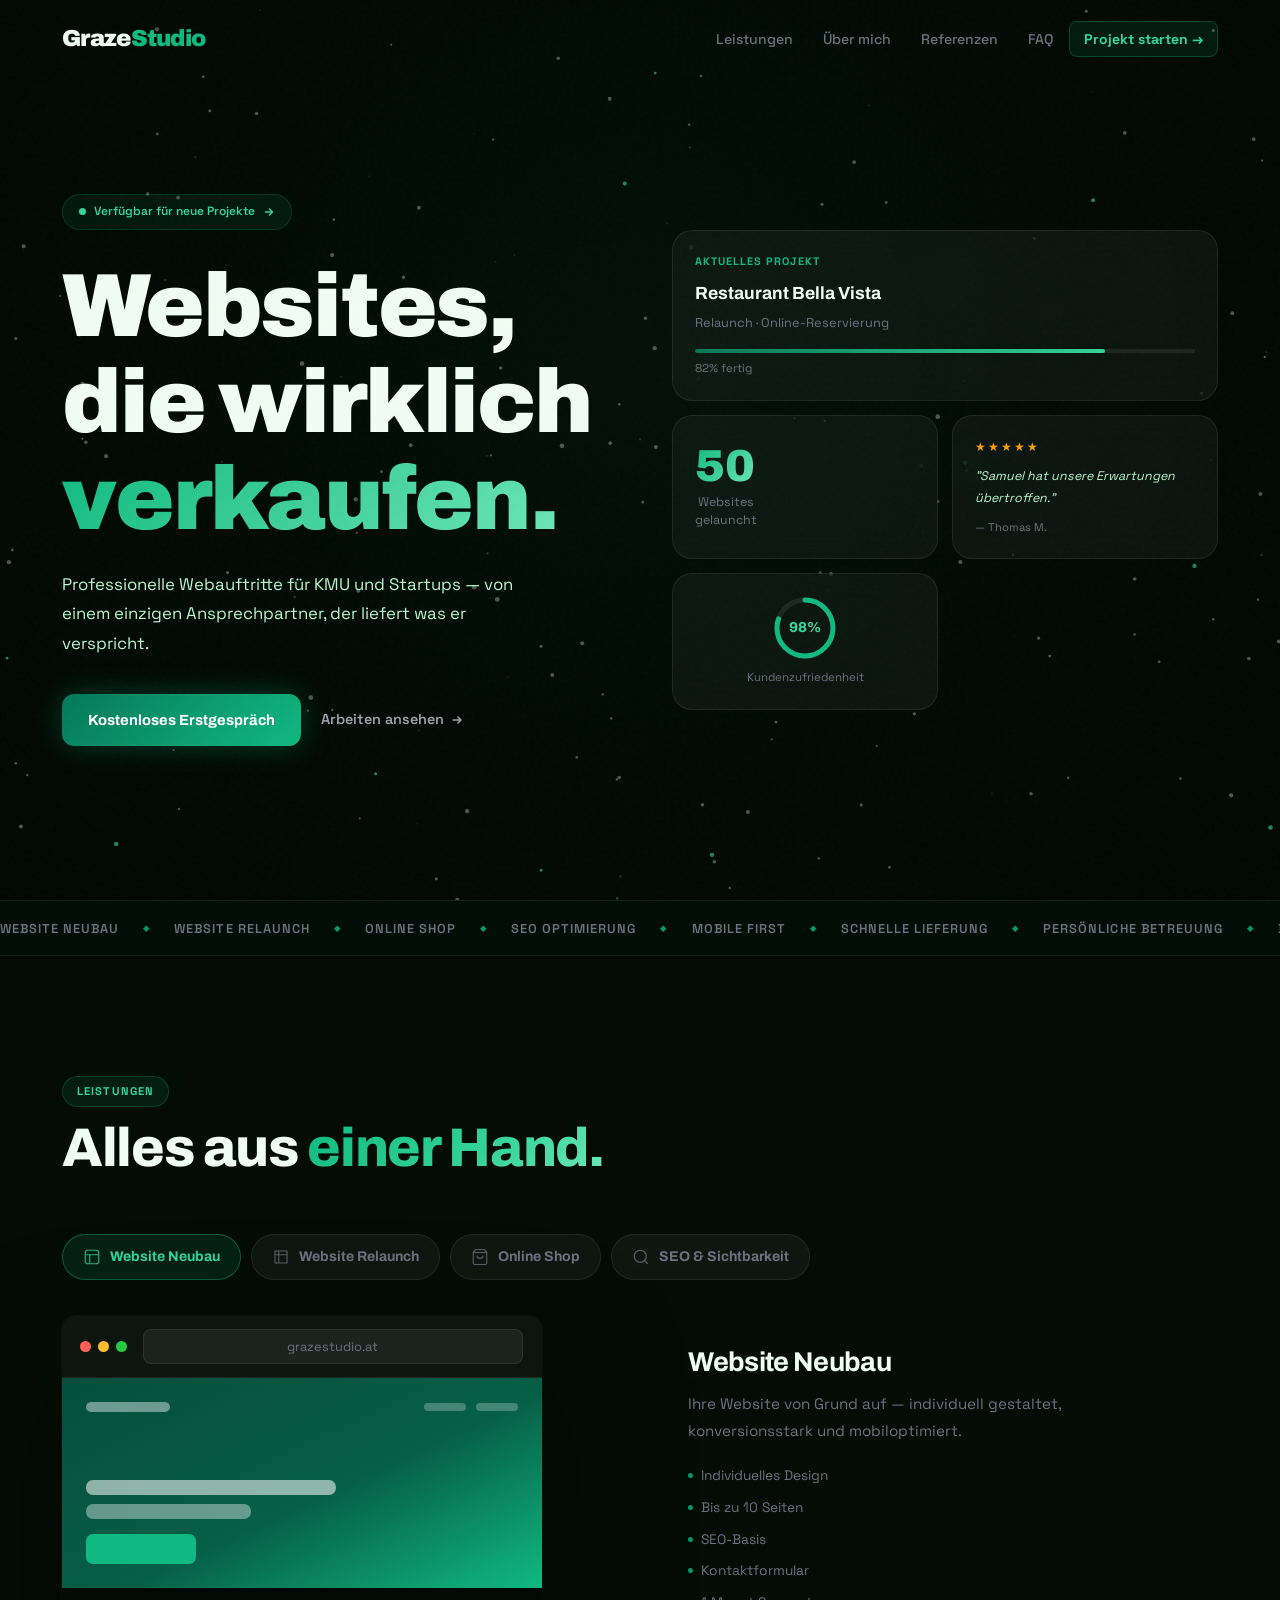
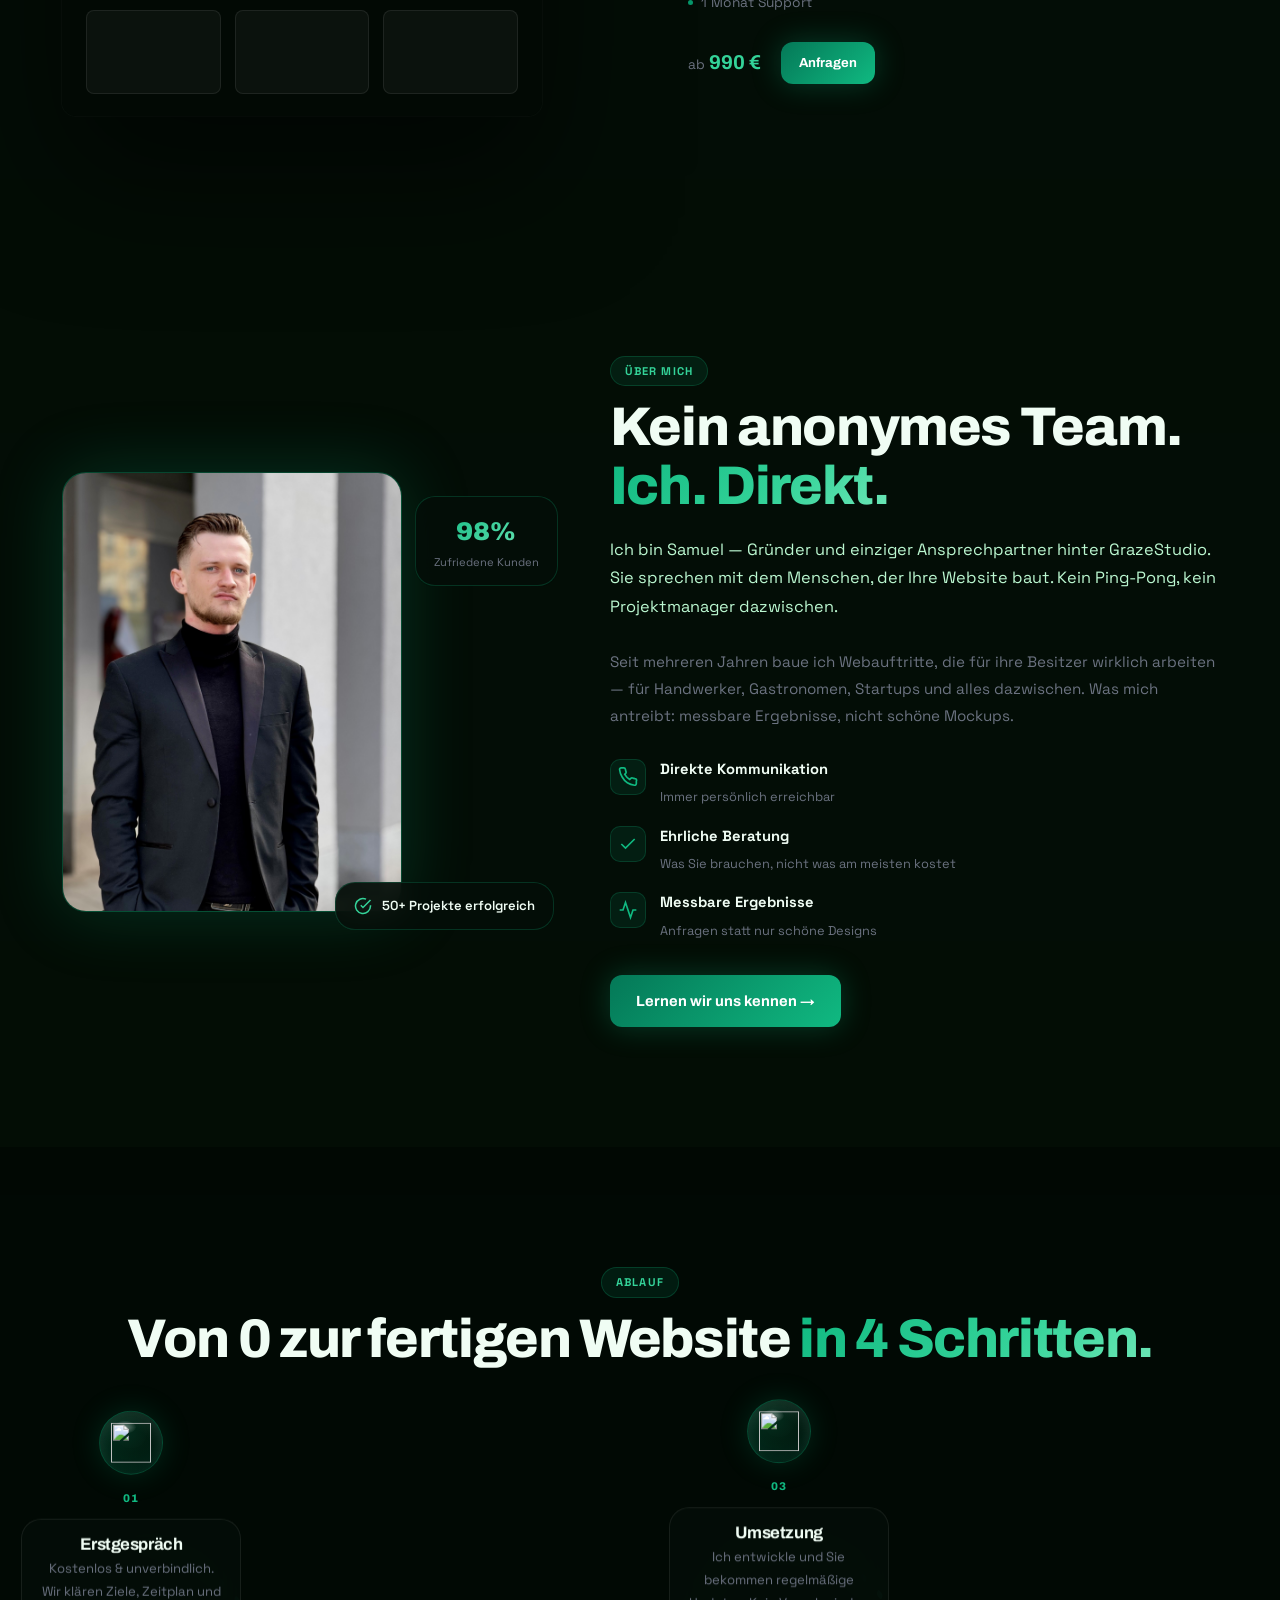
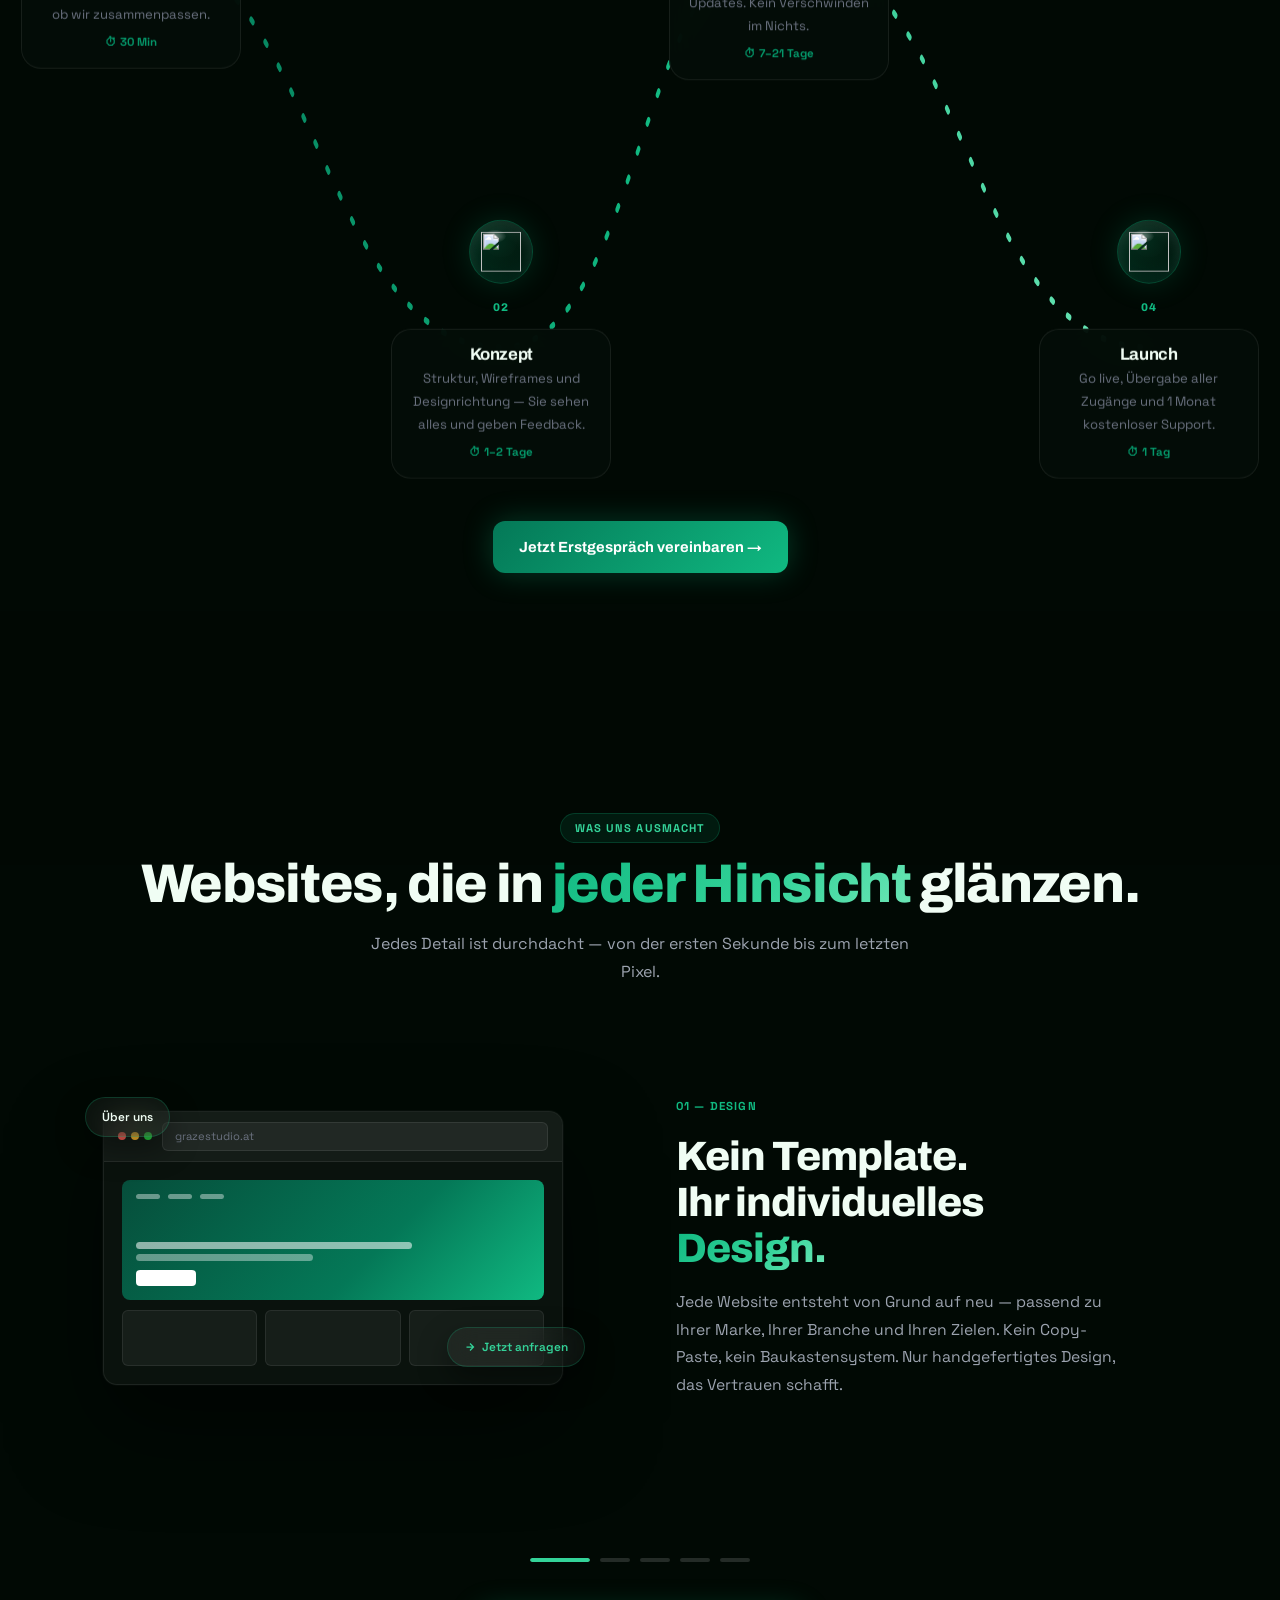
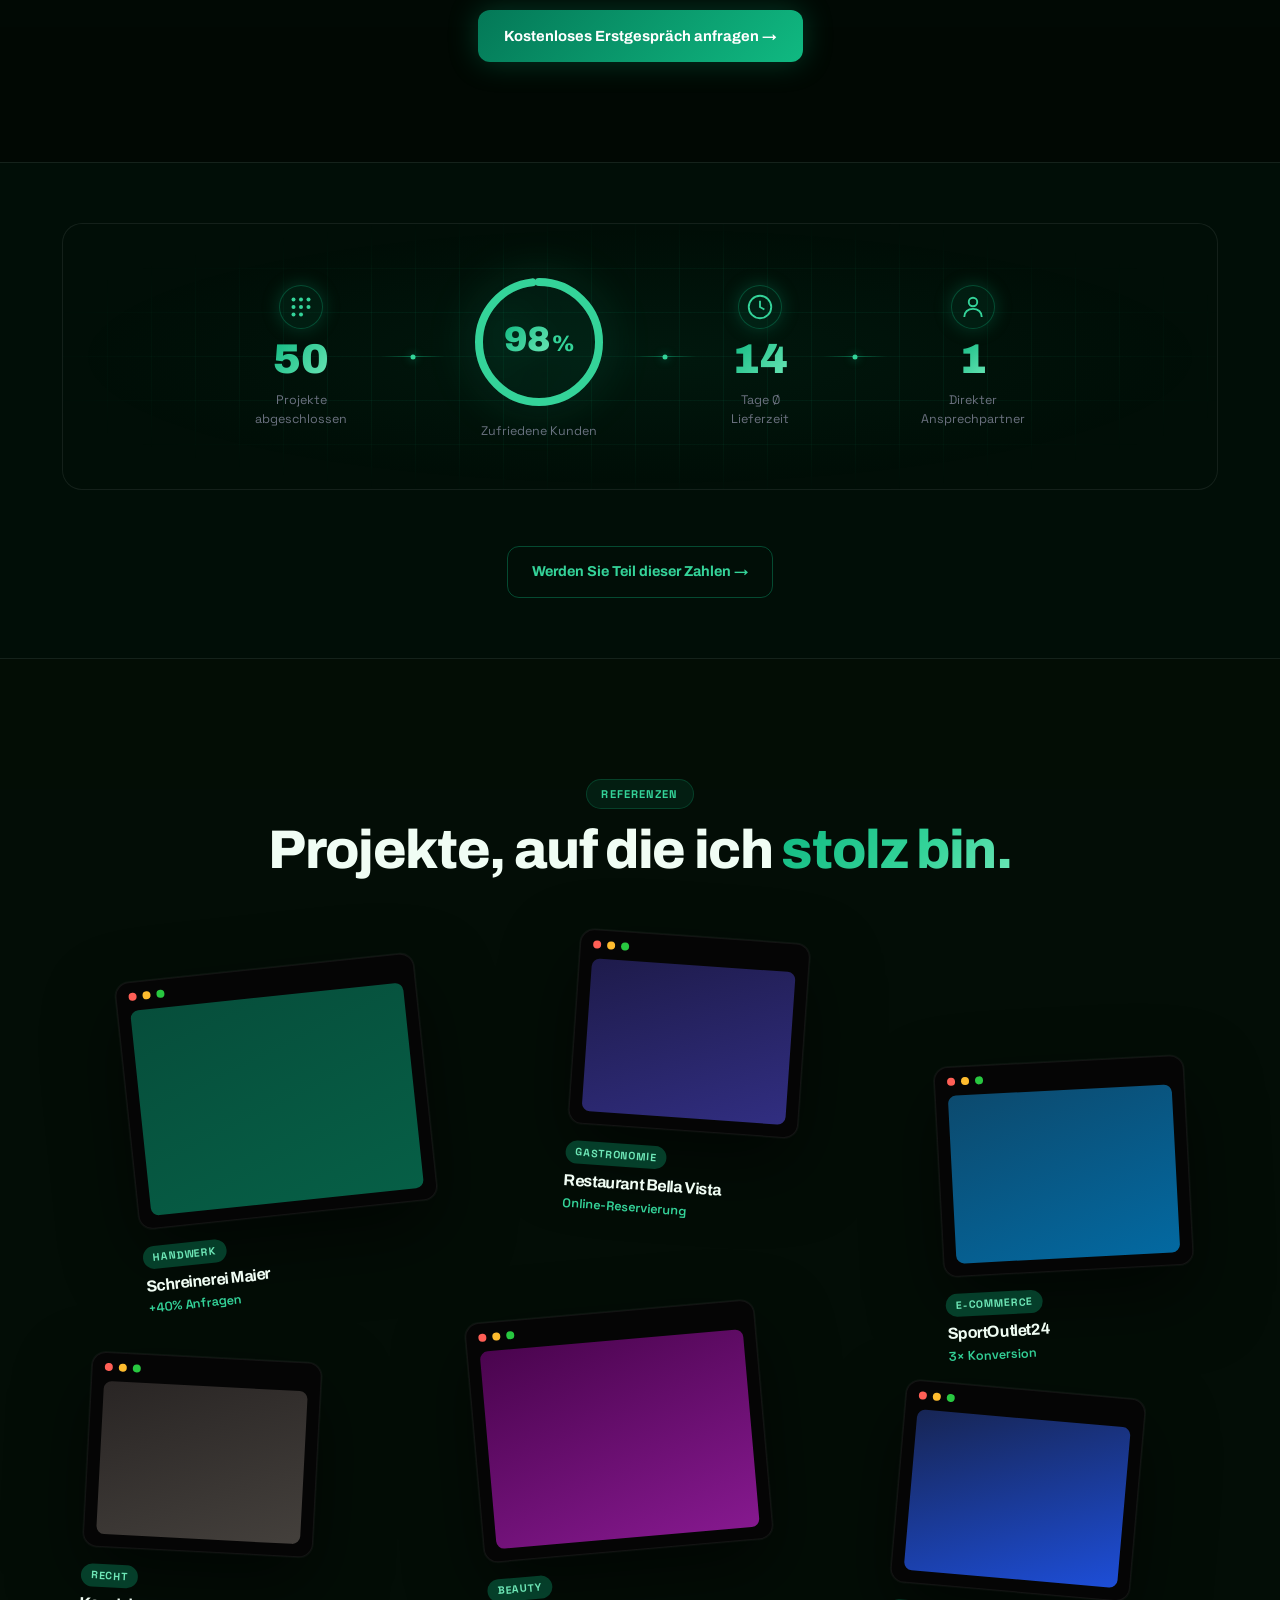
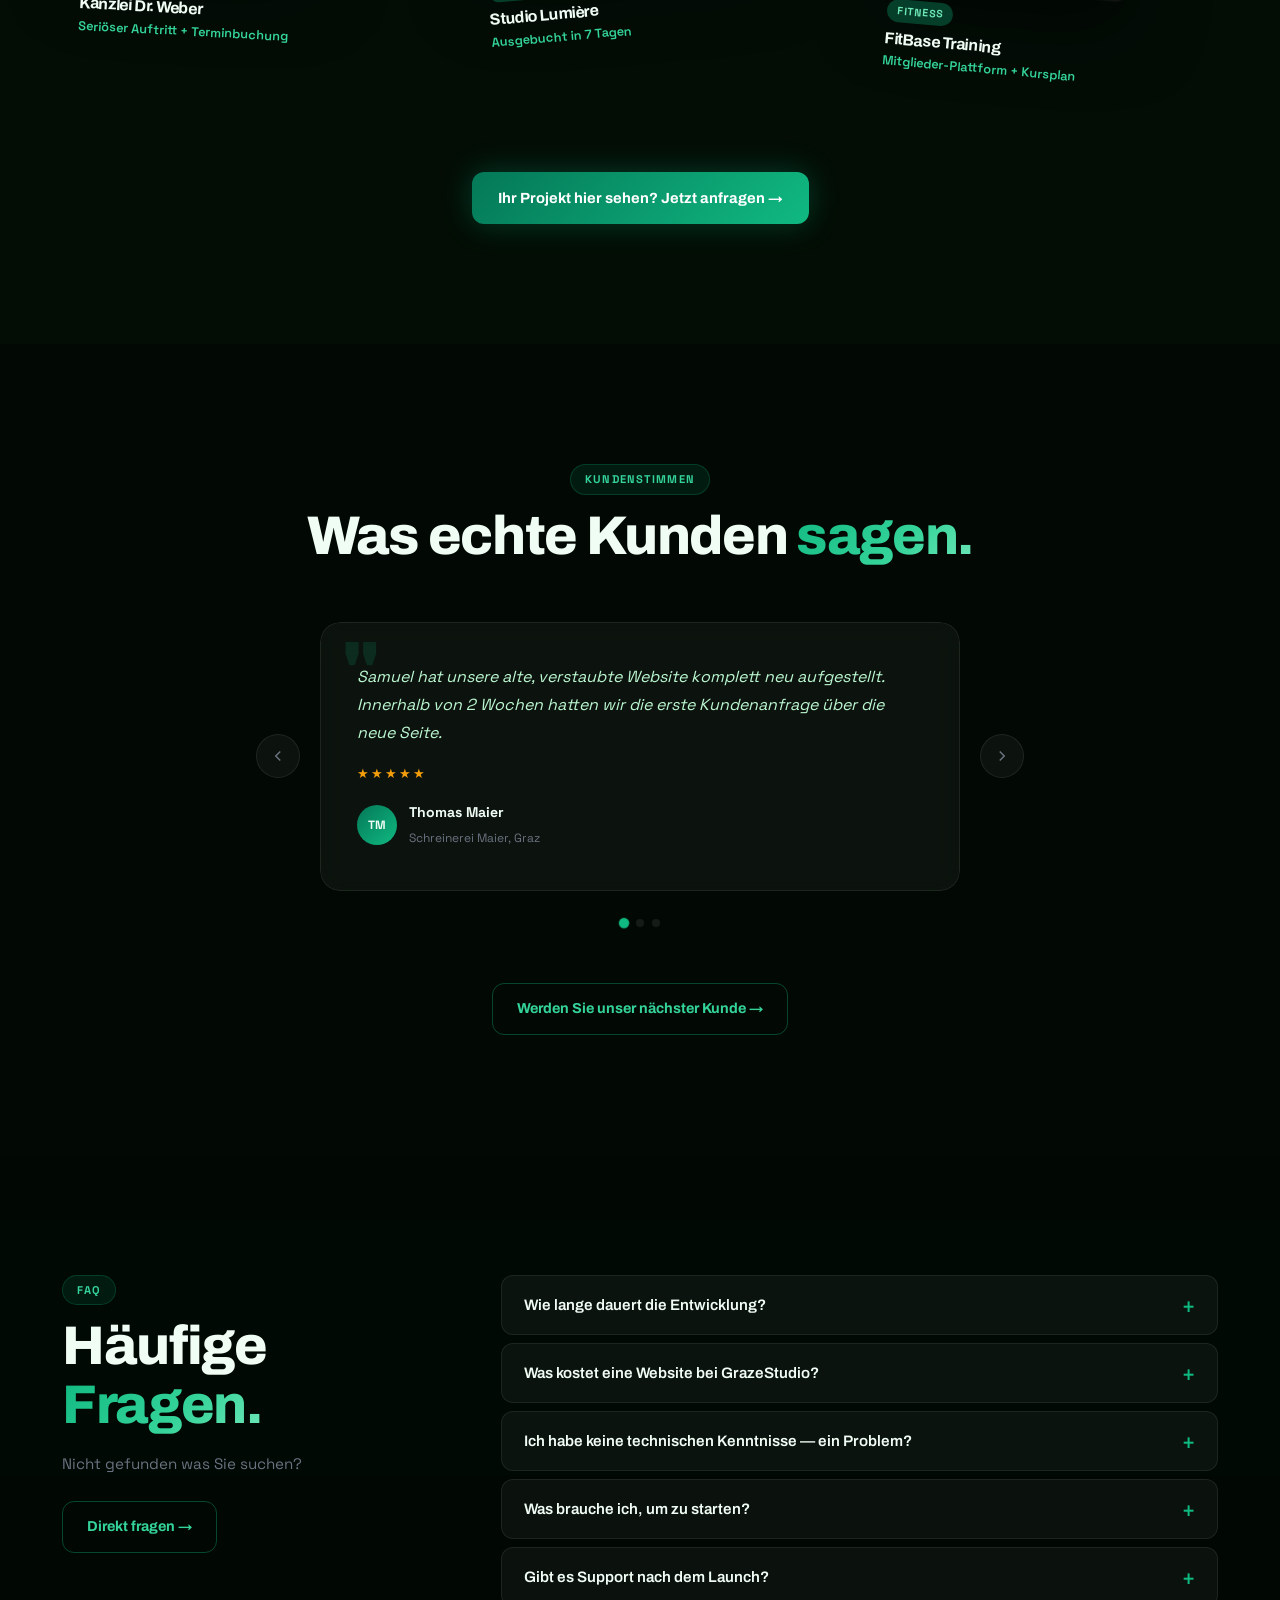
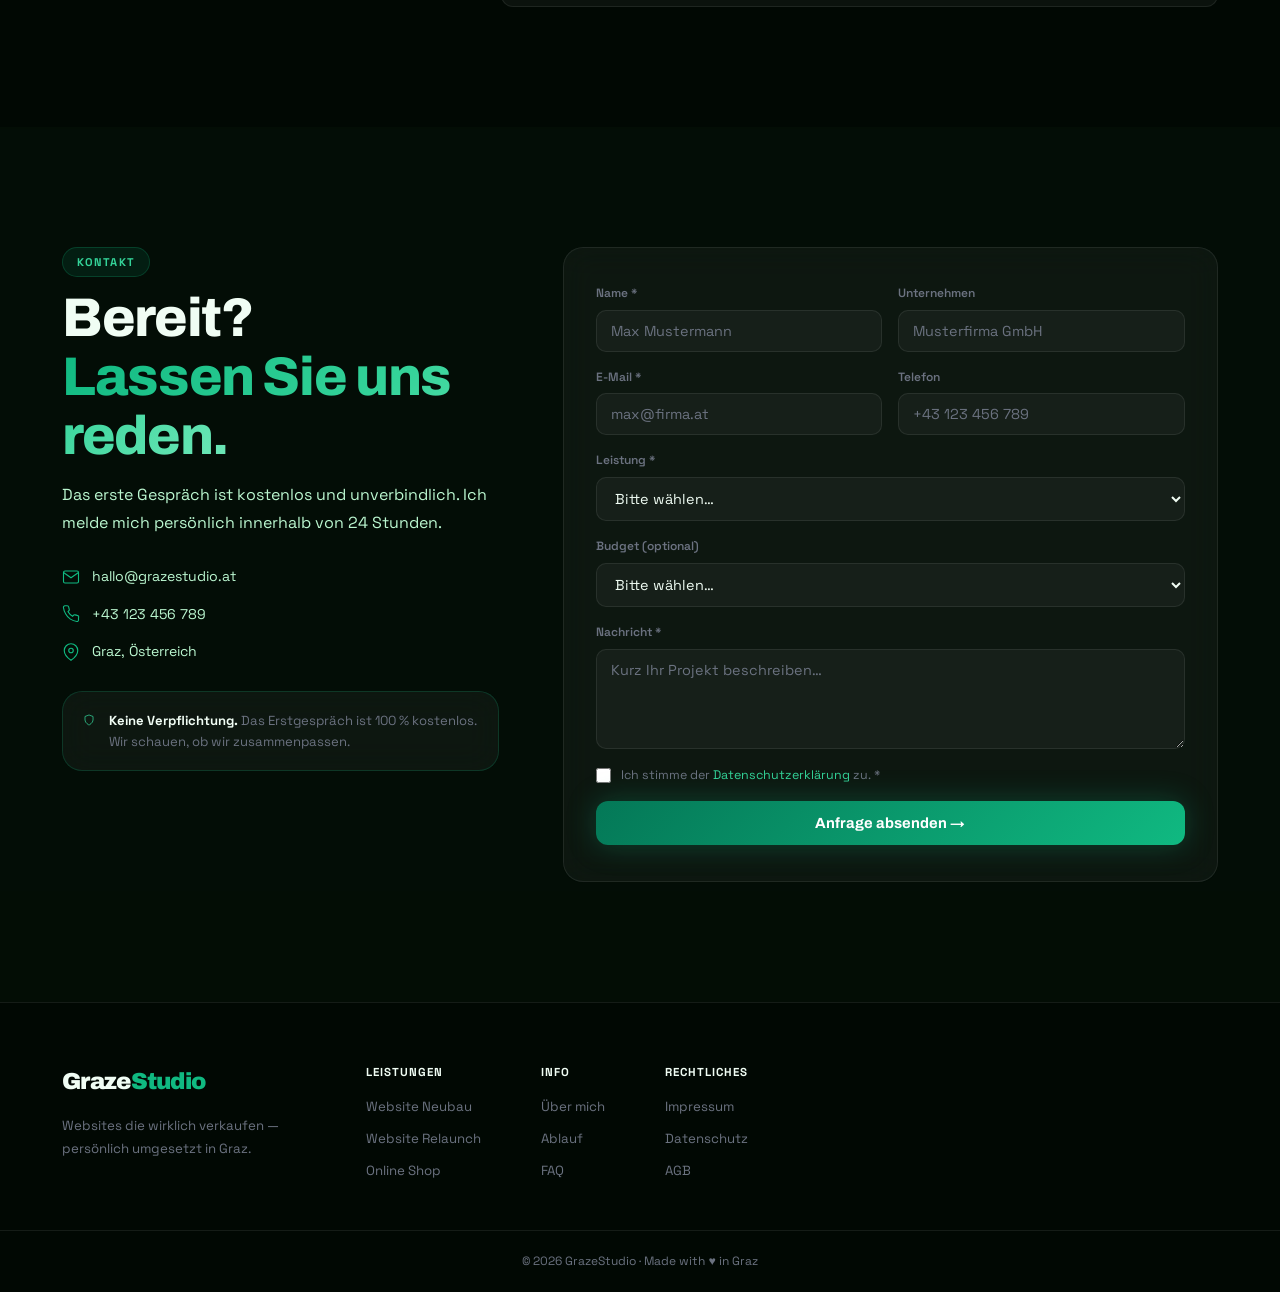
==== index.html @ c575b18d "Fix excessive gap above Highlights CTA The highlights dot-nav carried 96px bottom padding (fine when" ====
<!DOCTYPE html>
<html lang="de">
<head>
  <meta charset="UTF-8" />
  <meta name="viewport" content="width=device-width, initial-scale=1.0" />
  <title>GrazeStudio – Websites die verkaufen</title>
  <meta name="description" content="GrazeStudio baut professionelle Websites für kleine und mittlere Unternehmen." />
  <link rel="preconnect" href="https://fonts.googleapis.com" />
  <link rel="preconnect" href="https://fonts.gstatic.com" crossorigin />
  <link href="https://fonts.googleapis.com/css2?family=Archivo:wght@300;400;500;600;700;800;900&family=Space+Grotesk:wght@300;400;500;600;700&display=swap" rel="stylesheet" />
  <link rel="stylesheet" href="style.css?v=cta-spacing" />
</head>
<body>

  <!-- STATIC 3D WAVE BACKGROUND — fixed behind everything below the hero header -->
  <canvas id="siteWaveBg" class="site-wave-bg" aria-hidden="true"></canvas>

  <!-- NOISE OVERLAY -->
  <div class="noise-overlay" aria-hidden="true"></div>

  <!-- NAV -->
  <nav id="navbar">
    <div class="nav-inner">
      <a href="#hero" class="logo">Graze<span>Studio</span></a>
      <ul class="nav-links">
        <li><a href="#leistungen">Leistungen</a></li>
        <li><a href="#ueber-mich">Über mich</a></li>
        <li><a href="#referenzen">Referenzen</a></li>
        <li><a href="#faq">FAQ</a></li>
        <li><a href="#kontakt" class="btn-nav">Projekt starten →</a></li>
      </ul>
      <button class="burger" id="burger" aria-label="Menü öffnen">
        <span></span><span></span><span></span>
      </button>
    </div>
    <div class="mobile-menu" id="mobileMenu">
      <a href="#leistungen" class="mob-link">Leistungen</a>
      <a href="#ueber-mich" class="mob-link">Über mich</a>
      <a href="#referenzen" class="mob-link">Referenzen</a>
      <a href="#faq" class="mob-link">FAQ</a>
      <a href="#kontakt" class="mob-link cta">Projekt starten →</a>
    </div>
  </nav>

  <!-- ═══════════ HERO — Split Layout ═══════════ -->
  <section id="hero">
    <canvas id="heroParticles" class="hero-particles" aria-hidden="true"></canvas>
    <div class="container hero-grid">
      <!-- LEFT -->
      <div class="hero-left">
        <a href="#kontakt" class="availability-pill">
          <span class="avail-dot"></span>
          Verfügbar für neue Projekte
          <svg width="12" height="12" viewBox="0 0 12 12" fill="none"><path d="M2.5 6h7M6.5 3l3 3-3 3" stroke="currentColor" stroke-width="1.5" stroke-linecap="round" stroke-linejoin="round"/></svg>
        </a>
        <h1>
          Websites,<br />
          die wirklich<br />
          <em>verkaufen.</em>
        </h1>
        <p class="hero-desc">Professionelle Webauftritte für KMU und Startups — von einem einzigen Ansprechpartner, der liefert was er verspricht.</p>
        <div class="hero-actions">
          <a href="#kontakt" class="btn-primary">Kostenloses Erstgespräch</a>
          <a href="#referenzen" class="btn-text">
            Arbeiten ansehen
            <svg width="14" height="14" viewBox="0 0 14 14" fill="none"><path d="M3 7h8M8 4l3 3-3 3" stroke="currentColor" stroke-width="1.5" stroke-linecap="round"/></svg>
          </a>
        </div>
      </div>
      <!-- RIGHT — Floating Glass Cards -->
      <div class="hero-right" aria-hidden="true">
        <div class="hero-card card-main glass">
          <div class="card-label">Aktuelles Projekt</div>
          <div class="card-title">Restaurant Bella Vista</div>
          <div class="card-sub">Relaunch · Online-Reservierung</div>
          <div class="card-progress">
            <div class="progress-bar" style="--pct:82%"></div>
            <span>82% fertig</span>
          </div>
        </div>
        <div class="hero-card card-stat glass">
          <div class="stat-big counter" data-target="50">0</div>
          <div class="stat-label">Websites<br/>gelauncht</div>
        </div>
        <div class="hero-card card-review glass">
          <div class="review-stars">★★★★★</div>
          <p>"Samuel hat unsere Erwartungen übertroffen."</p>
          <div class="review-author">— Thomas M.</div>
        </div>
        <div class="hero-card card-speed glass">
          <div class="speed-ring">
            <svg viewBox="0 0 64 64" width="64" height="64">
              <circle cx="32" cy="32" r="28" fill="none" stroke="rgba(255,255,255,.08)" stroke-width="5"/>
              <circle cx="32" cy="32" r="28" fill="none" stroke="var(--em-500)" stroke-width="5"
                      stroke-dasharray="176" stroke-dashoffset="35" stroke-linecap="round"
                      transform="rotate(-90 32 32)"/>
            </svg>
            <span>98%</span>
          </div>
          <div class="speed-label">Kundenzufriedenheit</div>
        </div>
      </div>
    </div>
  </section>

  <!-- MARQUEE TICKER -->
  <div class="marquee-wrap" aria-hidden="true">
    <div class="marquee-track">
      <span>Website Neubau</span><span class="marquee-dot">◆</span>
      <span>Website Relaunch</span><span class="marquee-dot">◆</span>
      <span>Online Shop</span><span class="marquee-dot">◆</span>
      <span>SEO Optimierung</span><span class="marquee-dot">◆</span>
      <span>Mobile First</span><span class="marquee-dot">◆</span>
      <span>Schnelle Lieferung</span><span class="marquee-dot">◆</span>
      <span>Persönliche Betreuung</span><span class="marquee-dot">◆</span>
      <span>DSGVO konform</span><span class="marquee-dot">◆</span>
      <span>Website Neubau</span><span class="marquee-dot">◆</span>
      <span>Website Relaunch</span><span class="marquee-dot">◆</span>
      <span>Online Shop</span><span class="marquee-dot">◆</span>
      <span>SEO Optimierung</span><span class="marquee-dot">◆</span>
      <span>Mobile First</span><span class="marquee-dot">◆</span>
      <span>Schnelle Lieferung</span><span class="marquee-dot">◆</span>
      <span>Persönliche Betreuung</span><span class="marquee-dot">◆</span>
      <span>DSGVO konform</span><span class="marquee-dot">◆</span>
    </div>
  </div>

  <!-- ═══════════ BENTO GRID — Leistungen ═══════════ -->
  <section id="leistungen">
    <div class="container">
      <div class="section-header reveal">
        <span class="section-tag">Leistungen</span>
        <h2>Alles aus <span class="gradient-text">einer Hand.</span></h2>
      </div>
      <div class="capabilities reveal">
        <div class="cap-tabs" role="tablist" id="capTabs">
          <button class="cap-tab active" data-cap="neubau" role="tab" aria-selected="true">
            <svg width="18" height="18" viewBox="0 0 24 24" fill="none" stroke="currentColor" stroke-width="1.5"><rect x="3" y="3" width="18" height="18" rx="3"/><path d="M3 9h18M9 21V9"/></svg>
            Website Neubau
          </button>
          <button class="cap-tab" data-cap="relaunch" role="tab" aria-selected="false">
            <svg width="18" height="18" viewBox="0 0 24 24" fill="none" stroke="currentColor" stroke-width="1.5"><path d="M4 4h16v16H4z"/><path d="M4 9h16M9 4v16"/></svg>
            Website Relaunch
          </button>
          <button class="cap-tab" data-cap="shop" role="tab" aria-selected="false">
            <svg width="18" height="18" viewBox="0 0 24 24" fill="none" stroke="currentColor" stroke-width="1.5"><path d="M6 2 3 6v14a2 2 0 0 0 2 2h14a2 2 0 0 0 2-2V6l-3-4z"/><line x1="3" y1="6" x2="21" y2="6"/><path d="M16 10a4 4 0 0 1-8 0"/></svg>
            Online Shop
          </button>
          <button class="cap-tab" data-cap="seo" role="tab" aria-selected="false">
            <svg width="18" height="18" viewBox="0 0 24 24" fill="none" stroke="currentColor" stroke-width="1.5"><circle cx="11" cy="11" r="8"/><path d="m21 21-4.35-4.35"/></svg>
            SEO &amp; Sichtbarkeit
          </button>
        </div>

        <div class="cap-panels" id="capPanels">
          <!-- Website Neubau -->
          <div class="cap-panel active" data-panel="neubau">
            <div class="cap-visual">
              <div class="browser-chrome cap-browser">
                <div class="browser-bar">
                  <div class="browser-dots"><i></i><i></i><i></i></div>
                  <div class="browser-url">grazestudio.at</div>
                </div>
                <div class="bscene-hero" style="background:linear-gradient(155deg,#064e3b,#065f46 55%,#10b981)">
                  <div class="bscene-nav"><div class="bscene-logo"></div><div class="bscene-nav-links"></div></div>
                  <div class="bscene-headline"><div class="bsh-line"></div><div class="bsh-line short"></div><div class="bsh-btn"></div></div>
                </div>
                <div class="bscene-body">
                  <div class="bscene-grid3"><div class="bscene-card"></div><div class="bscene-card"></div><div class="bscene-card"></div></div>
                </div>
              </div>
            </div>
            <div class="cap-info">
              <h3>Website Neubau</h3>
              <p>Ihre Website von Grund auf — individuell gestaltet, konversionsstark und mobiloptimiert.</p>
              <ul class="cap-list">
                <li>Individuelles Design</li>
                <li>Bis zu 10 Seiten</li>
                <li>SEO-Basis</li>
                <li>Kontaktformular</li>
                <li>1 Monat Support</li>
              </ul>
              <div class="cap-footer">
                <div class="cap-price">ab <strong>990 €</strong></div>
                <a href="#kontakt" class="btn-primary btn-sm">Anfragen</a>
              </div>
            </div>
          </div>

          <!-- Website Relaunch -->
          <div class="cap-panel" data-panel="relaunch">
            <div class="cap-visual">
              <div class="browser-chrome cap-browser">
                <div class="browser-bar">
                  <div class="browser-dots"><i></i><i></i><i></i></div>
                  <div class="browser-url">ihre-website.at</div>
                </div>
                <div class="bscene-body" style="background:var(--bg-alt)">
                  <div class="bscene-grid2">
                    <div class="bscene-img-block" style="background:rgba(16,185,129,.14); border-color:rgba(16,185,129,.25)"></div>
                    <div class="bscene-text-block"><div class="bsh-line" style="width:100%"></div><div class="bsh-line" style="width:90%"></div><div class="bsh-line short"></div><div class="bsh-btn" style="margin-top:10px"></div></div>
                  </div>
                </div>
              </div>
            </div>
            <div class="cap-info">
              <h3>Website Relaunch</h3>
              <p>Ihre Seite ist veraltet? Ich erneuere Design, Technik und Struktur — gleiches Ziel, modernes Ergebnis.</p>
              <ul class="cap-list">
                <li>Neues Design auf Basis Ihrer Marke</li>
                <li>Technik &amp; Performance modernisiert</li>
                <li>Inhalte werden übernommen</li>
                <li>1 Monat Support</li>
              </ul>
              <div class="cap-footer">
                <div class="cap-price">ab <strong>790 €</strong></div>
                <a href="#kontakt" class="btn-outline-sm">Anfragen</a>
              </div>
            </div>
          </div>

          <!-- Online Shop -->
          <div class="cap-panel" data-panel="shop">
            <div class="cap-visual">
              <div class="browser-chrome cap-browser">
                <div class="browser-bar">
                  <div class="browser-dots"><i></i><i></i><i></i></div>
                  <div class="browser-url">ihr-shop.at</div>
                </div>
                <div class="bscene-hero" style="background:linear-gradient(155deg,#022c22,#065f46 60%,#34d399)">
                  <div class="bscene-nav"><div class="bscene-logo"></div><div class="bscene-nav-links"></div></div>
                  <div class="bscene-headline"><div class="bsh-line"></div><div class="bsh-line short"></div></div>
                </div>
                <div class="bscene-body">
                  <div class="bscene-grid3"><div class="bscene-card"></div><div class="bscene-card"></div><div class="bscene-card"></div></div>
                </div>
              </div>
            </div>
            <div class="cap-info">
              <h3>Online Shop</h3>
              <p>Verkaufen Sie Produkte direkt online — mit sicherem Checkout und einfachem Bestellmanagement.</p>
              <ul class="cap-list">
                <li>Produktkatalog &amp; Warenkorb</li>
                <li>Sicherer Checkout</li>
                <li>Bestellmanagement</li>
                <li>1 Monat Support</li>
              </ul>
              <div class="cap-footer">
                <div class="cap-price">ab <strong>1.990 €</strong></div>
                <a href="#kontakt" class="btn-outline-sm">Anfragen</a>
              </div>
            </div>
          </div>

          <!-- SEO & Sichtbarkeit -->
          <div class="cap-panel" data-panel="seo">
            <div class="cap-visual cap-visual-seo">
              <div class="cap-seo-grid">
                <div class="cap-seo-item">
                  <svg width="22" height="22" viewBox="0 0 24 24" fill="none" stroke="var(--em-400)" stroke-width="1.5"><path d="M13 2L3 14h9l-1 8 10-12h-9l1-8z"/></svg>
                  <span>Ladezeit &lt; 2 Sek.</span>
                </div>
                <div class="cap-seo-item">
                  <svg width="22" height="22" viewBox="0 0 24 24" fill="none" stroke="var(--em-400)" stroke-width="1.5"><rect x="5" y="2" width="14" height="20" rx="2"/><path d="M12 18h.01"/></svg>
                  <span>Mobile First</span>
                </div>
                <div class="cap-seo-item">
                  <svg width="22" height="22" viewBox="0 0 24 24" fill="none" stroke="var(--em-400)" stroke-width="1.5"><circle cx="11" cy="11" r="8"/><path d="m21 21-4.35-4.35"/></svg>
                  <span>SEO-Ready</span>
                </div>
                <div class="cap-seo-item">
                  <svg width="22" height="22" viewBox="0 0 24 24" fill="none" stroke="var(--em-400)" stroke-width="1.5"><path d="M12 22s8-4 8-10V5l-8-3-8 3v7c0 6 8 10 8 10z"/></svg>
                  <span>DSGVO konform</span>
                </div>
              </div>
            </div>
            <div class="cap-info">
              <h3>SEO &amp; Sichtbarkeit</h3>
              <p>In jedem Projekt inklusive: technische Optimierung, strukturierte Daten und schnelle Ladezeiten, damit Sie bei Google gefunden werden.</p>
              <ul class="cap-list">
                <li>Google PageSpeed 90+</li>
                <li>Strukturierte Daten &amp; Meta-Tags</li>
                <li>DSGVO-konforme Umsetzung</li>
                <li>Laufend optimierbar</li>
              </ul>
              <div class="cap-footer">
                <div class="cap-price">In jedem Projekt <strong>inklusive</strong></div>
                <a href="#kontakt" class="btn-outline-sm">Anfragen</a>
              </div>
            </div>
          </div>
        </div>
      </div>
    </div>
  </section>

  <!-- ═══════════ ÜBER MICH — Two-column cinematic ═══════════ -->
  <section id="ueber-mich" class="section-alt">
    <div class="container about-layout">
      <div class="about-visual reveal">
        <div class="about-frame">
          <div class="about-photo">
            <div class="photo-glow"></div>
            <img src="assets/images/samuel.jpg" alt="Samuel, Gründer von GrazeStudio" class="about-photo-img" />
          </div>
          <div class="about-float-card glass">
            <svg width="18" height="18" viewBox="0 0 24 24" fill="none" stroke="var(--em-400)" stroke-width="2"><path d="M22 11.08V12a10 10 0 1 1-5.93-9.14"/><polyline points="22 4 12 14.01 9 11.01"/></svg>
            <span>50+ Projekte erfolgreich</span>
          </div>
          <div class="about-float-stat glass">
            <div class="float-num">98%</div>
            <div class="float-text">Zufriedene Kunden</div>
          </div>
        </div>
      </div>
      <div class="about-text reveal">
        <span class="section-tag">Über mich</span>
        <h2>Kein anonymes Team.<br/><span class="gradient-text">Ich. Direkt.</span></h2>
        <p class="about-lead">Ich bin Samuel — Gründer und einziger Ansprechpartner hinter GrazeStudio. Sie sprechen mit dem Menschen, der Ihre Website baut. Kein Ping-Pong, kein Projektmanager dazwischen.</p>
        <p>Seit mehreren Jahren baue ich Webauftritte, die für ihre Besitzer wirklich arbeiten — für Handwerker, Gastronomen, Startups und alles dazwischen. Was mich antreibt: messbare Ergebnisse, nicht schöne Mockups.</p>
        <div class="value-grid">
          <div class="value-block">
            <div class="value-num">
              <svg width="20" height="20" viewBox="0 0 24 24" fill="none" stroke="var(--em-500)" stroke-width="2"><path d="M22 16.92v3a2 2 0 0 1-2.18 2 19.79 19.79 0 0 1-8.63-3.07A19.5 19.5 0 0 1 4.99 12a19.79 19.79 0 0 1-3.07-8.67A2 2 0 0 1 3.92 1h3a2 2 0 0 1 2 1.72c.127.96.361 1.903.7 2.81a2 2 0 0 1-.45 2.11L8.09 8.91a16 16 0 0 0 6 6l1.27-1.27a2 2 0 0 1 2.11-.45c.907.339 1.85.573 2.81.7A2 2 0 0 1 22 16.92z"/></svg>
            </div>
            <div>
              <strong>Direkte Kommunikation</strong>
              <span>Immer persönlich erreichbar</span>
            </div>
          </div>
          <div class="value-block">
            <div class="value-num">
              <svg width="20" height="20" viewBox="0 0 24 24" fill="none" stroke="var(--em-500)" stroke-width="2"><polyline points="20 6 9 17 4 12"/></svg>
            </div>
            <div>
              <strong>Ehrliche Beratung</strong>
              <span>Was Sie brauchen, nicht was am meisten kostet</span>
            </div>
          </div>
          <div class="value-block">
            <div class="value-num">
              <svg width="20" height="20" viewBox="0 0 24 24" fill="none" stroke="var(--em-500)" stroke-width="2"><polyline points="22 12 18 12 15 21 9 3 6 12 2 12"/></svg>
            </div>
            <div>
              <strong>Messbare Ergebnisse</strong>
              <span>Anfragen statt nur schöne Designs</span>
            </div>
          </div>
        </div>
        <a href="#kontakt" class="btn-primary">Lernen wir uns kennen →</a>
      </div>
    </div>
  </section>

  <!-- ═══════════ PROZESS — Storyline curve ═══════════ -->
  <section id="prozess">
    <div class="container">
      <div class="section-header text-center reveal">
        <span class="section-tag">Ablauf</span>
        <h2>Von 0 zur fertigen Website <span class="gradient-text">in 4 Schritten.</span></h2>
      </div>

      <div class="storyline reveal">
        <svg class="storyline-svg" viewBox="0 0 1000 300" preserveAspectRatio="none" aria-hidden="true">
          <path d="M60,55 C220,55 220,245 380,245 C500,245 500,55 620,55 C780,55 780,245 940,245"
                fill="none" stroke="url(#storyGrad)" stroke-width="3" stroke-dasharray="2 14" stroke-linecap="round"/>
          <defs>
            <linearGradient id="storyGrad" x1="0" y1="0" x2="1" y2="0">
              <stop offset="0%" stop-color="#047857"/>
              <stop offset="50%" stop-color="#10b981"/>
              <stop offset="100%" stop-color="#6ee7b7"/>
            </linearGradient>
          </defs>
        </svg>

        <div class="story-step" style="--x:6%; --y:18%">
          <div class="story-icon"><div class="story-icon-float"><img src="https://d8j0ntlcm91z4.cloudfront.net/user_3Fo8OJRpdPkxkR7ZYIqtBbCpSjX/hf_20260701_085308_16b68c79-f0a1-42de-8b29-b3843efd6728.svg" alt="" width="44" height="44" loading="lazy" /></div></div>
          <span class="story-step-num">01</span>
          <div class="story-text glass">
            <h3>Erstgespräch</h3>
            <p>Kostenlos &amp; unverbindlich. Wir klären Ziele, Zeitplan und ob wir zusammenpassen.</p>
            <div class="story-time">⏱ 30 Min</div>
          </div>
        </div>

        <div class="story-step" style="--x:38%; --y:82%">
          <div class="story-icon"><div class="story-icon-float"><img src="https://d8j0ntlcm91z4.cloudfront.net/user_3Fo8OJRpdPkxkR7ZYIqtBbCpSjX/hf_20260701_085309_8d0d1a33-e359-45ea-abee-3d100ac16124.svg" alt="" width="44" height="44" loading="lazy" /></div></div>
          <span class="story-step-num">02</span>
          <div class="story-text glass">
            <h3>Konzept</h3>
            <p>Struktur, Wireframes und Designrichtung — Sie sehen alles und geben Feedback.</p>
            <div class="story-time">⏱ 1–2 Tage</div>
          </div>
        </div>

        <div class="story-step" style="--x:62%; --y:18%">
          <div class="story-icon"><div class="story-icon-float"><img src="https://d8j0ntlcm91z4.cloudfront.net/user_3Fo8OJRpdPkxkR7ZYIqtBbCpSjX/hf_20260701_085312_d4e67f1e-28a3-42b1-b039-258fe74d850a.svg" alt="" width="44" height="44" loading="lazy" /></div></div>
          <span class="story-step-num">03</span>
          <div class="story-text glass">
            <h3>Umsetzung</h3>
            <p>Ich entwickle und Sie bekommen regelmäßige Updates. Kein Verschwinden im Nichts.</p>
            <div class="story-time">⏱ 7–21 Tage</div>
          </div>
        </div>

        <div class="story-step" style="--x:94%; --y:82%">
          <div class="story-icon"><div class="story-icon-float"><img src="https://d8j0ntlcm91z4.cloudfront.net/user_3Fo8OJRpdPkxkR7ZYIqtBbCpSjX/hf_20260701_085313_b766cb0e-2519-47b1-9c9e-38eef336ff41.svg" alt="" width="44" height="44" loading="lazy" /></div></div>
          <span class="story-step-num">04</span>
          <div class="story-text glass">
            <h3>Launch</h3>
            <p>Go live, Übergabe aller Zugänge und 1 Monat kostenloser Support.</p>
            <div class="story-time">⏱ 1 Tag</div>
          </div>
        </div>
      </div>
      <div class="section-cta reveal">
        <a href="#kontakt" class="btn-primary">Jetzt Erstgespräch vereinbaren →</a>
      </div>
    </div>
  </section>

  <!-- ═══════════ HIGHLIGHTS GALLERY — Apple-Style ═══════════ -->
  <section id="highlights">
    <div class="container">
      <div class="section-header text-center reveal">
        <span class="section-tag">Was uns ausmacht</span>
        <h2>Websites, die in <span class="gradient-text">jeder Hinsicht</span> glänzen.</h2>
        <p class="hl-lead">Jedes Detail ist durchdacht — von der ersten Sekunde bis zum letzten Pixel.</p>
      </div>
    </div>
    <div class="hl-track-outer">
      <div class="hl-track" id="hlTrack">

        <!-- Slide 1 — Design -->
        <div class="hl-slide playing">
          <div class="container hl-card-inner">
            <div class="hl-visual" aria-hidden="true">
              <div class="hl-vis-design">
                <div class="hl-browser-mini">
                  <div class="hl-brow-bar">
                    <div class="hl-dot-trio"><i></i><i></i><i></i></div>
                    <div class="hl-url-bar">grazestudio.at</div>
                  </div>
                  <div class="hl-brow-body">
                    <div class="hl-page-hero">
                      <div class="hl-page-hero-nav"><span></span><span></span><span></span></div>
                      <div class="hl-page-hero-text"><div class="hl-ph-line"></div><div class="hl-ph-line short"></div><div class="hl-ph-btn"></div></div>
                    </div>
                    <div class="hl-page-cards">
                      <div class="hl-page-card"></div>
                      <div class="hl-page-card"></div>
                      <div class="hl-page-card"></div>
                    </div>
                  </div>
                </div>
                <div class="hl-design-float hl-df1 glass">Über uns</div>
                <div class="hl-design-float hl-df2 glass">
                  <svg width="12" height="12" viewBox="0 0 24 24" fill="none" stroke="var(--em-400)" stroke-width="2.5"><path d="M5 12h14M12 5l7 7-7 7"/></svg>
                  Jetzt anfragen
                </div>
              </div>
            </div>
            <div class="hl-text">
              <span class="hl-tag-label">01 — Design</span>
              <h3>Kein Template.<br/>Ihr individuelles<br/><span class="gradient-text">Design.</span></h3>
              <p>Jede Website entsteht von Grund auf neu — passend zu Ihrer Marke, Ihrer Branche und Ihren Zielen. Kein Copy-Paste, kein Baukastensystem. Nur handgefertigtes Design, das Vertrauen schafft.</p>
            </div>
          </div>
        </div>

        <!-- Slide 2 — Geschwindigkeit -->
        <div class="hl-slide">
          <div class="container hl-card-inner">
            <div class="hl-visual" aria-hidden="true">
              <div class="hl-vis-speed">
                <div class="hl-gauge-card glass">
                  <div class="hl-gauge-label-top">Google PageSpeed Score</div>
                  <svg class="hl-gauge" viewBox="0 0 200 180">
                    <circle cx="100" cy="110" r="80" fill="none" stroke="rgba(255,255,255,.06)" stroke-width="14" stroke-dasharray="251.2" stroke-dashoffset="62.8" stroke-linecap="round" transform="rotate(135 100 110)"/>
                    <circle cx="100" cy="110" r="80" fill="none" stroke="url(#gGrad)" stroke-width="14" stroke-dasharray="251.2" stroke-dashoffset="62.8" stroke-linecap="round" transform="rotate(135 100 110)" class="hl-gauge-arc"/>
                    <defs>
                      <linearGradient id="gGrad" x1="0%" y1="0%" x2="100%" y2="0%">
                        <stop offset="0%" stop-color="#059669"/>
                        <stop offset="100%" stop-color="#6ee7b7"/>
                      </linearGradient>
                    </defs>
                    <text x="100" y="104" text-anchor="middle" fill="#f0fdf4" font-size="38" font-weight="900" font-family="Archivo, sans-serif">98</text>
                    <text x="100" y="126" text-anchor="middle" fill="#6b7280" font-size="11" font-family="Space Grotesk, sans-serif">von 100</text>
                  </svg>
                  <div class="hl-speed-tags">
                    <div class="hl-speed-tag"><span class="hl-green-dot"></span>FCP: 0.8s</div>
                    <div class="hl-speed-tag"><span class="hl-green-dot"></span>LCP: 1.2s</div>
                    <div class="hl-speed-tag"><span class="hl-green-dot"></span>CLS: 0.00</div>
                  </div>
                </div>
              </div>
            </div>
            <div class="hl-text">
              <span class="hl-tag-label">02 — Geschwindigkeit</span>
              <h3>Unter 2 Sekunden<br/>Ladezeit —<br/><span class="gradient-text">garantiert.</span></h3>
              <p>Langsame Websites verlieren 53 % der Besucher. Alle GrazeStudio-Websites erreichen Google PageSpeed-Werte von 90+ — das verbessert das Ranking und hält Besucher auf der Seite.</p>
            </div>
          </div>
        </div>

        <!-- Slide 3 — Mobile -->
        <div class="hl-slide">
          <div class="container hl-card-inner">
            <div class="hl-visual" aria-hidden="true">
              <div class="hl-vis-mobile">
                <div class="hl-phone">
                  <div class="hl-phone-notch"></div>
                  <div class="hl-phone-screen">
                    <div class="hl-mob-hero"></div>
                    <div class="hl-mob-content">
                      <div class="hl-mob-line"></div>
                      <div class="hl-mob-line short"></div>
                      <div class="hl-mob-cards">
                        <div class="hl-mob-card"></div>
                        <div class="hl-mob-card"></div>
                      </div>
                      <div class="hl-mob-btn"></div>
                    </div>
                  </div>
                  <div class="hl-phone-home"></div>
                </div>
                <div class="hl-phone-glow"></div>
              </div>
            </div>
            <div class="hl-text">
              <span class="hl-tag-label">03 — Mobile First</span>
              <h3>Perfekt auf<br/>jedem Gerät.<br/><span class="gradient-text">Immer.</span></h3>
              <p>Über 65 % Ihrer Besucher kommen vom Smartphone. Alle Websites werden mobile-first entwickelt — und auf echten Geräten getestet, nicht nur im Browser.</p>
            </div>
          </div>
        </div>

        <!-- Slide 4 — SEO -->
        <div class="hl-slide">
          <div class="container hl-card-inner">
            <div class="hl-visual" aria-hidden="true">
              <div class="hl-vis-seo">
                <div class="hl-serp glass">
                  <div class="hl-serp-header">
                    <div class="hl-serp-logo">G</div>
                    <div class="hl-serp-bar">Schreinerei Graz <span>×</span></div>
                    <svg width="14" height="14" viewBox="0 0 24 24" fill="none" stroke="#9ca3af" stroke-width="2"><circle cx="11" cy="11" r="8"/><path d="m21 21-4.35-4.35"/></svg>
                  </div>
                  <div class="hl-serp-results">
                    <div class="hl-serp-result hl-rank1">
                      <div class="hl-rank-badge">#1</div>
                      <div class="hl-result-content">
                        <div class="hl-result-url">schreinerei-maier.at › start</div>
                        <div class="hl-result-title">Schreinerei Maier Graz – Maßmöbel &amp; Innenausbau</div>
                        <div class="hl-result-desc">Hochwertige Holzarbeiten in Graz. ✓ Kostenlose Beratung ✓ 20 Jahre Erfahrung…</div>
                      </div>
                    </div>
                    <div class="hl-serp-result hl-rank-other">
                      <div class="hl-result-url muted">mitbewerber-graz.at ›</div>
                      <div class="hl-result-title muted">Schreiner in Graz — Holzarbeiten</div>
                    </div>
                    <div class="hl-serp-result hl-rank-other">
                      <div class="hl-result-url muted">anderer-anbieter.at ›</div>
                      <div class="hl-result-title muted">Tischlerei Graz &amp; Umgebung</div>
                    </div>
                  </div>
                </div>
              </div>
            </div>
            <div class="hl-text">
              <span class="hl-tag-label">04 — SEO</span>
              <h3>Auf Google<br/>gefunden —<br/><span class="gradient-text">von Anfang an.</span></h3>
              <p>SEO ist kein Addon — es steckt in der Struktur jeder Website. Technische Optimierung, strukturierte Daten, sauberer Code und schnelle Ladezeiten von Tag eins.</p>
            </div>
          </div>
        </div>

        <!-- Slide 5 — Konversion -->
        <div class="hl-slide">
          <div class="container hl-card-inner">
            <div class="hl-visual" aria-hidden="true">
              <div class="hl-vis-conv">
                <div class="hl-chart glass">
                  <div class="hl-chart-header">
                    <span class="hl-chart-label">Kundenanfragen / Monat</span>
                    <span class="hl-chart-badge">+147%</span>
                  </div>
                  <div class="hl-bars" id="hlBars">
                    <div class="hl-bar-wrap"><div class="hl-bar" style="--bh:28%"></div><span>Jan</span></div>
                    <div class="hl-bar-wrap"><div class="hl-bar" style="--bh:36%"></div><span>Feb</span></div>
                    <div class="hl-bar-wrap"><div class="hl-bar" style="--bh:40%"></div><span>Mär</span></div>
                    <div class="hl-bar-wrap"><div class="hl-bar launch" style="--bh:48%"></div><span>Apr</span></div>
                    <div class="hl-bar-wrap"><div class="hl-bar new" style="--bh:72%"></div><span>Mai</span></div>
                    <div class="hl-bar-wrap"><div class="hl-bar new" style="--bh:88%"></div><span>Jun</span></div>
                    <div class="hl-bar-wrap"><div class="hl-bar new" style="--bh:100%"></div><span>Jul</span></div>
                  </div>
                  <div class="hl-launch-marker">
                    <div class="hl-launch-line"></div>
                    <span class="hl-launch-label">
                      <svg width="10" height="10" viewBox="0 0 24 24" fill="none" stroke="var(--em-400)" stroke-width="2.5"><polygon points="5 3 19 12 5 21 5 3"/></svg>
                      Launch
                    </span>
                  </div>
                </div>
              </div>
            </div>
            <div class="hl-text">
              <span class="hl-tag-label">05 — Konversion</span>
              <h3>Mehr Anfragen.<br/>Mehr Umsatz.<br/><span class="gradient-text">Messbar.</span></h3>
              <p>Design allein verkauft nicht. Jede Seite wird psychologisch optimiert — klare Handlungsaufforderungen, Vertrauenssignale und eine Struktur, die Besucher in Kunden verwandelt.</p>
            </div>
          </div>
        </div>

      </div><!-- /hl-track -->

      <!-- Dot Navigation -->
      <div class="hl-dotnav" id="hlDotnav" role="tablist" aria-label="Highlights Navigation">
        <button class="hl-dot active" data-idx="0" aria-label="Design"><div class="hl-dot-progress"></div></button>
        <button class="hl-dot" data-idx="1" aria-label="Geschwindigkeit"><div class="hl-dot-progress"></div></button>
        <button class="hl-dot" data-idx="2" aria-label="Mobile"><div class="hl-dot-progress"></div></button>
        <button class="hl-dot" data-idx="3" aria-label="SEO"><div class="hl-dot-progress"></div></button>
        <button class="hl-dot" data-idx="4" aria-label="Konversion"><div class="hl-dot-progress"></div></button>
      </div>
    </div><!-- /hl-track-outer -->
    <div class="container">
      <div class="section-cta reveal">
        <a href="#kontakt" class="btn-primary">Kostenloses Erstgespräch anfragen →</a>
      </div>
    </div>
  </section>

  <!-- ═══════════ STATS BAND — Dynamic Data Viz ═══════════ -->
  <div class="stats-band">
    <div class="container">
      <div class="stats-viz reveal">
        <div class="stats-viz-grid" aria-hidden="true"></div>

        <div class="stat-node">
          <div class="stat-node-icon">
            <svg width="30" height="30" viewBox="0 0 24 24" fill="none" stroke="var(--em-400)" stroke-width="1.5"><circle cx="6" cy="6" r="1.6" fill="var(--em-400)" stroke="none"/><circle cx="12" cy="6" r="1.6" fill="var(--em-400)" stroke="none"/><circle cx="18" cy="6" r="1.6" fill="var(--em-400)" stroke="none"/><circle cx="6" cy="12" r="1.6" fill="var(--em-400)" stroke="none"/><circle cx="12" cy="12" r="1.6" fill="var(--em-400)" stroke="none"/><circle cx="18" cy="12" r="1.6" fill="var(--em-400)" stroke="none"/><circle cx="6" cy="18" r="1.6" fill="var(--em-400)" stroke="none"/><circle cx="12" cy="18" r="1.6" fill="var(--em-400)" stroke="none"/></svg>
          </div>
          <div class="stat-number counter" data-target="50">0</div>
          <div class="stat-label">Projekte<br/>abgeschlossen</div>
        </div>

        <div class="stats-connector" aria-hidden="true"></div>

        <div class="stat-node stat-node-center">
          <div class="stat-ring">
            <svg viewBox="0 0 140 140">
              <circle class="ring-track" cx="70" cy="70" r="60"/>
              <circle class="ring-fill counter-ring" data-target="98" cx="70" cy="70" r="60"/>
            </svg>
            <div class="stat-ring-value">
              <span class="stat-number counter" data-target="98">0</span><span class="stat-unit">%</span>
            </div>
          </div>
          <div class="stat-label">Zufriedene Kunden</div>
        </div>

        <div class="stats-connector" aria-hidden="true"></div>

        <div class="stat-node">
          <div class="stat-node-icon">
            <svg width="30" height="30" viewBox="0 0 24 24" fill="none" stroke="var(--em-400)" stroke-width="1.5"><circle cx="12" cy="12" r="9"/><path d="M12 7v5l3.5 2"/></svg>
          </div>
          <div class="stat-number counter" data-target="14">0</div>
          <div class="stat-label">Tage Ø<br/>Lieferzeit</div>
        </div>

        <div class="stats-connector" aria-hidden="true"></div>

        <div class="stat-node">
          <div class="stat-node-icon">
            <svg width="30" height="30" viewBox="0 0 24 24" fill="none" stroke="var(--em-400)" stroke-width="1.5"><circle cx="12" cy="8" r="3.4"/><path d="M5 20c0-4 3-6.5 7-6.5s7 2.5 7 6.5"/></svg>
          </div>
          <div class="stat-number counter" data-target="1">0</div>
          <div class="stat-label">Direkter<br/>Ansprechpartner</div>
        </div>
      </div>
      <div class="section-cta reveal">
        <a href="#kontakt" class="btn-outline">Werden Sie Teil dieser Zahlen →</a>
      </div>
    </div>
  </div>

  <!-- ═══════════ REFERENZEN — Infinite Canvas Portfolio ═══════════ -->
  <section id="referenzen" class="section-alt">
    <div class="container">
      <div class="section-header text-center reveal">
        <span class="section-tag">Referenzen</span>
        <h2>Projekte, auf die ich <span class="gradient-text">stolz bin.</span></h2>
      </div>

      <div class="canvas-portfolio reveal">
        <div class="canvas-card" style="--x:6%; --y:4%; --rot:-6deg; --w:300px;">
          <div class="canvas-browser"><i></i><i></i><i></i>
            <div class="canvas-hero" style="background:linear-gradient(160deg,#064e3b,#065f46)"></div>
          </div>
          <div class="canvas-label">
            <span class="ref-tag">Handwerk</span>
            <h4>Schreinerei Maier</h4>
            <p>+40% Anfragen</p>
          </div>
        </div>

        <div class="canvas-card" style="--x:44%; --y:0%; --rot:4deg; --w:230px;">
          <div class="canvas-browser"><i></i><i></i><i></i>
            <div class="canvas-hero" style="background:linear-gradient(160deg,#1e1b4b,#312e81)"></div>
          </div>
          <div class="canvas-label">
            <span class="ref-tag">Gastronomie</span>
            <h4>Restaurant Bella Vista</h4>
            <p>Online-Reservierung</p>
          </div>
        </div>

        <div class="canvas-card" style="--x:76%; --y:16%; --rot:-3deg; --w:250px;">
          <div class="canvas-browser"><i></i><i></i><i></i>
            <div class="canvas-hero" style="background:linear-gradient(160deg,#0c4a6e,#0369a1)"></div>
          </div>
          <div class="canvas-label">
            <span class="ref-tag">E-Commerce</span>
            <h4>SportOutlet24</h4>
            <p>3× Konversion</p>
          </div>
        </div>

        <div class="canvas-card" style="--x:2%; --y:54%; --rot:3deg; --w:230px;">
          <div class="canvas-browser"><i></i><i></i><i></i>
            <div class="canvas-hero" style="background:linear-gradient(160deg,#292524,#44403c)"></div>
          </div>
          <div class="canvas-label">
            <span class="ref-tag">Recht</span>
            <h4>Kanzlei Dr. Weber</h4>
            <p>Seriöser Auftritt + Terminbuchung</p>
          </div>
        </div>

        <div class="canvas-card" style="--x:36%; --y:48%; --rot:-5deg; --w:290px;">
          <div class="canvas-browser"><i></i><i></i><i></i>
            <div class="canvas-hero" style="background:linear-gradient(160deg,#4a044e,#86198f)"></div>
          </div>
          <div class="canvas-label">
            <span class="ref-tag">Beauty</span>
            <h4>Studio Lumière</h4>
            <p>Ausgebucht in 7 Tagen</p>
          </div>
        </div>

        <div class="canvas-card" style="--x:72%; --y:58%; --rot:5deg; --w:240px;">
          <div class="canvas-browser"><i></i><i></i><i></i>
            <div class="canvas-hero" style="background:linear-gradient(160deg,#172554,#1d4ed8)"></div>
          </div>
          <div class="canvas-label">
            <span class="ref-tag">Fitness</span>
            <h4>FitBase Training</h4>
            <p>Mitglieder-Plattform + Kursplan</p>
          </div>
        </div>
      </div>
      <button class="portfolio-more" id="portfolioMore">Weitere Projekte anzeigen</button>
      <div class="section-cta reveal">
        <a href="#kontakt" class="btn-primary">Ihr Projekt hier sehen? Jetzt anfragen →</a>
      </div>
    </div>
  </section>

  <!-- ═══════════ TESTIMONIALS ═══════════ -->
  <section id="testimonials">
    <div class="container">
      <div class="section-header text-center reveal">
        <span class="section-tag">Kundenstimmen</span>
        <h2>Was echte Kunden <span class="gradient-text">sagen.</span></h2>
      </div>
      <div class="testimonial-carousel reveal">
        <button class="tc-arrow tc-prev" id="tcPrev" aria-label="Vorheriges Zitat">
          <svg width="18" height="18" viewBox="0 0 24 24" fill="none" stroke="currentColor" stroke-width="2"><path d="M15 18l-6-6 6-6"/></svg>
        </button>

        <div class="tc-viewport">
          <div class="tc-track" id="tcTrack">
            <div class="t-quote glass tc-slide">
              <div class="quote-mark">"</div>
              <p>Samuel hat unsere alte, verstaubte Website komplett neu aufgestellt. Innerhalb von 2 Wochen hatten wir die erste Kundenanfrage über die neue Seite.</p>
              <div class="stars">★★★★★</div>
              <div class="t-author">
                <div class="t-avatar">TM</div>
                <div>
                  <strong>Thomas Maier</strong>
                  <span>Schreinerei Maier, Graz</span>
                </div>
              </div>
            </div>
            <div class="t-quote glass tc-slide">
              <div class="quote-mark">"</div>
              <p>Endlich eine Website, bei der ich nicht mehr rot werde wenn ich sie zeige. Die Zusammenarbeit war unkompliziert — Samuel hat wirklich zugehört.</p>
              <div class="stars">★★★★★</div>
              <div class="t-author">
                <div class="t-avatar">SK</div>
                <div>
                  <strong>Sandra Klein</strong>
                  <span>Studio Lumière, Wien</span>
                </div>
              </div>
            </div>
            <div class="t-quote glass tc-slide">
              <div class="quote-mark">"</div>
              <p>Professionell, schnell und faires Preis-Leistungs-Verhältnis. Unser Shop läuft seit dem Launch ohne Probleme und die Konversionsrate hat sich verdreifacht.</p>
              <div class="stars">★★★★★</div>
              <div class="t-author">
                <div class="t-avatar">MR</div>
                <div>
                  <strong>Markus Richter</strong>
                  <span>SportOutlet24</span>
                </div>
              </div>
            </div>
          </div>
        </div>

        <button class="tc-arrow tc-next" id="tcNext" aria-label="Nächstes Zitat">
          <svg width="18" height="18" viewBox="0 0 24 24" fill="none" stroke="currentColor" stroke-width="2"><path d="M9 6l6 6-6 6"/></svg>
        </button>
      </div>
      <div class="tc-dots" id="tcDots">
        <button class="tc-dot active" data-idx="0" aria-label="Zitat 1"></button>
        <button class="tc-dot" data-idx="1" aria-label="Zitat 2"></button>
        <button class="tc-dot" data-idx="2" aria-label="Zitat 3"></button>
      </div>
      <div class="section-cta reveal">
        <a href="#kontakt" class="btn-outline">Werden Sie unser nächster Kunde →</a>
      </div>
    </div>
  </section>

  <!-- ═══════════ FAQ ═══════════ -->
  <section id="faq" class="section-alt">
    <div class="container faq-layout">
      <div class="faq-left reveal">
        <span class="section-tag">FAQ</span>
        <h2>Häufige<br/><span class="gradient-text">Fragen.</span></h2>
        <p>Nicht gefunden was Sie suchen?</p>
        <a href="#kontakt" class="btn-outline">Direkt fragen →</a>
      </div>
      <div class="faq-right">
        <div class="faq-item reveal">
          <button class="faq-q" onclick="toggleFaq(this)">Wie lange dauert die Entwicklung?<span class="faq-plus">+</span></button>
          <div class="faq-a"><p>Eine Standard-Website ist in 7–21 Tagen fertig. Ein Online-Shop kann 3–6 Wochen dauern. Sie erhalten von Anfang an einen klaren Zeitplan — keine Überraschungen.</p></div>
        </div>
        <div class="faq-item reveal">
          <button class="faq-q" onclick="toggleFaq(this)">Was kostet eine Website bei GrazeStudio?<span class="faq-plus">+</span></button>
          <div class="faq-a"><p>Eine Business-Website beginnt ab 990 €, ein Relaunch ab 790 €, ein Online-Shop ab 1.990 €. Im kostenlosen Erstgespräch erstelle ich ein genaues Angebot für Ihr Projekt.</p></div>
        </div>
        <div class="faq-item reveal">
          <button class="faq-q" onclick="toggleFaq(this)">Ich habe keine technischen Kenntnisse — ein Problem?<span class="faq-plus">+</span></button>
          <div class="faq-a"><p>Überhaupt nicht. Ich erkläre alles verständlich, übernehme alle technischen Aufgaben und zeige Ihnen nach dem Launch, wie Sie Inhalte selbst einfach aktualisieren.</p></div>
        </div>
        <div class="faq-item reveal">
          <button class="faq-q" onclick="toggleFaq(this)">Was brauche ich, um zu starten?<span class="faq-plus">+</span></button>
          <div class="faq-a"><p>Idealerweise: Ihre Vorstellungen, Texte, Bilder und Ihr Logo. Falls etwas fehlt — kein Problem, ich helfe Ihnen dabei, gute Inhalte zu formulieren.</p></div>
        </div>
        <div class="faq-item reveal">
          <button class="faq-q" onclick="toggleFaq(this)">Gibt es Support nach dem Launch?<span class="faq-plus">+</span></button>
          <div class="faq-a"><p>Ja. Jedes Projekt beinhaltet 1 Monat kostenlosen Support. Danach biete ich günstige Wartungspakete an, damit Ihre Website immer sicher und aktuell bleibt.</p></div>
        </div>
      </div>
    </div>
  </section>

  <!-- ═══════════ KONTAKT ═══════════ -->
  <section id="kontakt">
    <div class="container">
      <div class="contact-layout">
        <div class="contact-left reveal">
          <span class="section-tag">Kontakt</span>
          <h2>Bereit?<br/><span class="gradient-text">Lassen Sie uns reden.</span></h2>
          <p class="contact-lead">Das erste Gespräch ist kostenlos und unverbindlich. Ich melde mich persönlich innerhalb von 24 Stunden.</p>
          <div class="contact-details">
            <div class="contact-row">
              <svg width="18" height="18" viewBox="0 0 24 24" fill="none" stroke="var(--em-500)" stroke-width="1.5"><path d="M4 4h16c1.1 0 2 .9 2 2v12c0 1.1-.9 2-2 2H4c-1.1 0-2-.9-2-2V6c0-1.1.9-2 2-2z"/><polyline points="22,6 12,13 2,6"/></svg>
              <span>hallo@grazestudio.at</span>
            </div>
            <div class="contact-row">
              <svg width="18" height="18" viewBox="0 0 24 24" fill="none" stroke="var(--em-500)" stroke-width="1.5"><path d="M22 16.92v3a2 2 0 0 1-2.18 2 19.79 19.79 0 0 1-8.63-3.07A19.5 19.5 0 0 1 4.99 12a19.79 19.79 0 0 1-3.07-8.67A2 2 0 0 1 3.92 1h3a2 2 0 0 1 2 1.72 12.84 12.84 0 0 0 .7 2.81 2 2 0 0 1-.45 2.11L8.09 8.91a16 16 0 0 0 6 6l1.27-1.27a2 2 0 0 1 2.11-.45 12.84 12.84 0 0 0 2.81.7A2 2 0 0 1 22 16.92z"/></svg>
              <span>+43 123 456 789</span>
            </div>
            <div class="contact-row">
              <svg width="18" height="18" viewBox="0 0 24 24" fill="none" stroke="var(--em-500)" stroke-width="1.5"><path d="M21 10c0 7-9 13-9 13s-9-6-9-13a9 9 0 0 1 18 0z"/><circle cx="12" cy="10" r="3"/></svg>
              <span>Graz, Österreich</span>
            </div>
          </div>
          <div class="guarantee glass">
            <svg width="20" height="20" viewBox="0 0 24 24" fill="none" stroke="var(--em-400)" stroke-width="1.5"><path d="M12 22s8-4 8-10V5l-8-3-8 3v7c0 6 8 10 8 10z"/></svg>
            <p><strong>Keine Verpflichtung.</strong> Das Erstgespräch ist 100 % kostenlos. Wir schauen, ob wir zusammenpassen.</p>
          </div>
        </div>
        <div class="glass contact-form-card reveal">
          <form id="contactForm" onsubmit="handleSubmit(event)">
            <div class="form-row">
              <div class="form-group">
                <label>Name *</label>
                <input type="text" name="name" placeholder="Max Mustermann" required />
              </div>
              <div class="form-group">
                <label>Unternehmen</label>
                <input type="text" name="company" placeholder="Musterfirma GmbH" />
              </div>
            </div>
            <div class="form-row">
              <div class="form-group">
                <label>E-Mail *</label>
                <input type="email" name="email" placeholder="max@firma.at" required />
              </div>
              <div class="form-group">
                <label>Telefon</label>
                <input type="tel" name="phone" placeholder="+43 123 456 789" />
              </div>
            </div>
            <div class="form-group">
              <label>Leistung *</label>
              <select name="service" required>
                <option value="" disabled selected>Bitte wählen…</option>
                <option>Website Neubau</option>
                <option>Website Relaunch</option>
                <option>Online Shop</option>
                <option>Ich bin noch unsicher</option>
              </select>
            </div>
            <div class="form-group">
              <label>Budget (optional)</label>
              <select name="budget">
                <option value="" disabled selected>Bitte wählen…</option>
                <option>500 – 1.000 €</option>
                <option>1.000 – 2.500 €</option>
                <option>2.500 – 5.000 €</option>
                <option>Über 5.000 €</option>
              </select>
            </div>
            <div class="form-group">
              <label>Nachricht *</label>
              <textarea name="message" rows="4" placeholder="Kurz Ihr Projekt beschreiben…" required></textarea>
            </div>
            <div class="form-check">
              <input type="checkbox" id="dsgvo" required />
              <label for="dsgvo">Ich stimme der <a href="#" class="link">Datenschutzerklärung</a> zu. *</label>
            </div>
            <button type="submit" class="btn-primary w-full" id="submitBtn">Anfrage absenden →</button>
            <div class="form-success" id="formSuccess">✓ Danke! Ich melde mich persönlich innerhalb von 24 Stunden.</div>
          </form>
        </div>
      </div>
    </div>
  </section>

  <!-- FOOTER -->
  <footer>
    <div class="container footer-inner">
      <div class="footer-brand">
        <a href="#hero" class="logo">Graze<span>Studio</span></a>
        <p>Websites die wirklich verkaufen — persönlich umgesetzt in Graz.</p>
      </div>
      <div class="footer-links">
        <div class="footer-col">
          <strong>Leistungen</strong>
          <a href="#leistungen">Website Neubau</a>
          <a href="#leistungen">Website Relaunch</a>
          <a href="#leistungen">Online Shop</a>
        </div>
        <div class="footer-col">
          <strong>Info</strong>
          <a href="#ueber-mich">Über mich</a>
          <a href="#prozess">Ablauf</a>
          <a href="#faq">FAQ</a>
        </div>
        <div class="footer-col">
          <strong>Rechtliches</strong>
          <a href="#">Impressum</a>
          <a href="#">Datenschutz</a>
          <a href="#">AGB</a>
        </div>
      </div>
    </div>
    <div class="footer-bottom">
      <p>© 2026 GrazeStudio · Made with ♥ in Graz</p>
    </div>
  </footer>

  <script src="main.js?v=swipe-carousels"></script>
</body>
</html>
---- style.css ----
/* ============================================================
   GRAZE STUDIO — Cinematic Dark Glassmorphism
   Fonts: Archivo (headings) + Space Grotesk (body)
   Source: UI/UX Pro Max — cinematic dark + bento grid
   ============================================================ */

*, *::before, *::after { box-sizing: border-box; margin: 0; padding: 0; }

:root {
  --em-300: #6ee7b7;
  --em-400: #34d399;
  --em-500: #10b981;
  --em-600: #059669;
  --em-700: #047857;
  --em-900: #064e3b;

  --bg:      #020904;
  --bg-alt:  #050f07;
  --bg-t:     rgba(2,9,4,0.8);
  --bg-alt-t: rgba(5,15,7,0.76);
  --glass:   rgba(255,255,255,0.045);
  --glass-h: rgba(255,255,255,0.075);
  --border:  rgba(255,255,255,0.08);
  --border-h:rgba(16,185,129,0.30);

  --text-1: #f0fdf4;
  --text-2: #bbf7d0;
  --text-3: #6b7280;
  --text-4: #9ca3af;

  --blur: 16px;
  --r: 20px;
  --r-sm: 12px;
  --ease: cubic-bezier(0.16, 1, 0.3, 1);
  --t: 0.28s;
}

html { scroll-behavior: smooth; }

body {
  font-family: 'Space Grotesk', sans-serif;
  background: var(--bg);
  color: var(--text-1);
  line-height: 1.65;
  overflow-x: hidden;
}

/* Animated 3D wave backdrop — sits behind everything below the hero.
   Pinned via position:fixed so it never scrolls with the page; only the
   wave motion inside the canvas animates in place. */
.site-wave-bg {
  position: fixed; inset: 0; z-index: -1;
  width: 100%; height: 100%;
  display: block; pointer-events: none;
}

/* Noise texture overlay */
.noise-overlay {
  position: fixed; inset: 0; z-index: 999; pointer-events: none;
  background-image: url("data:image/svg+xml,%3Csvg viewBox='0 0 256 256' xmlns='http://www.w3.org/2000/svg'%3E%3Cfilter id='n'%3E%3CfeTurbulence type='fractalNoise' baseFrequency='0.9' numOctaves='4' stitchTiles='stitch'/%3E%3C/filter%3E%3Crect width='100%25' height='100%25' filter='url(%23n)' opacity='1'/%3E%3C/svg%3E");
  opacity: 0.022;
}

/* ---- TYPE ---- */
h1,h2,h3,h4 { font-family:'Archivo',sans-serif; letter-spacing:-0.025em; line-height:1.08; }
h1 { font-size:clamp(3rem,7vw,5.8rem); font-weight:900; }
h1 em { font-style:normal; background:linear-gradient(135deg,var(--em-500),var(--em-300)); -webkit-background-clip:text; -webkit-text-fill-color:transparent; background-clip:text; }
h2 { font-size:clamp(2rem,4.5vw,3.4rem); font-weight:800; }
h3 { font-size:1.15rem; font-weight:700; }
p  { color:var(--text-3); font-size:0.95rem; line-height:1.75; }

.gradient-text {
  background:linear-gradient(135deg,var(--em-500) 0%,var(--em-400) 60%,var(--em-300) 100%);
  -webkit-background-clip:text; -webkit-text-fill-color:transparent; background-clip:text;
}

/* ---- LAYOUT ---- */
.container { max-width:1220px; margin:0 auto; padding:0 32px; }
.text-center { text-align:center; }
section { padding:120px 0; }
.section-alt { background:var(--bg-alt-t); }

.section-header { margin-bottom:56px; }
.section-header h2 { margin-top:12px; }

.section-cta { text-align:center; margin-top:56px; }

/* ---- GLASS ---- */
.glass {
  background:var(--glass);
  backdrop-filter:blur(var(--blur));
  -webkit-backdrop-filter:blur(var(--blur));
  border:1px solid var(--border);
  border-radius:var(--r);
}

/* ---- TAGS ---- */
.section-tag {
  display:inline-block;
  background:rgba(16,185,129,.1);
  border:1px solid rgba(16,185,129,.22);
  color:var(--em-400);
  padding:5px 14px; border-radius:999px;
  font-size:.7rem; font-weight:700; letter-spacing:.1em; text-transform:uppercase;
}

/* ---- BUTTONS ---- */
.btn-primary {
  display:inline-flex; align-items:center; justify-content:center; gap:6px;
  background:linear-gradient(135deg,var(--em-700),var(--em-500));
  color:#fff; font-family:'Archivo',sans-serif; font-weight:700; font-size:.92rem;
  padding:14px 26px; border-radius:var(--r-sm);
  border:none; cursor:pointer; text-decoration:none;
  box-shadow:0 0 30px rgba(16,185,129,.28);
  transition:transform var(--t) var(--ease), box-shadow var(--t) var(--ease);
}
.btn-primary:hover { transform:translateY(-2px); box-shadow:0 0 48px rgba(16,185,129,.48); }
.btn-primary.btn-sm { padding:10px 18px; font-size:.82rem; }
.btn-large { padding:17px 36px; font-size:1rem; }
.w-full { width:100%; }

.btn-outline {
  display:inline-flex; align-items:center; gap:6px;
  background:transparent; color:var(--em-400);
  font-family:'Archivo',sans-serif; font-weight:700; font-size:.9rem;
  padding:13px 24px; border-radius:var(--r-sm);
  border:1px solid rgba(16,185,129,.35); text-decoration:none;
  transition:background var(--t), border-color var(--t);
}
.btn-outline:hover { background:rgba(16,185,129,.1); border-color:rgba(16,185,129,.6); }

.btn-outline-sm {
  display:inline-flex; align-items:center;
  background:transparent; color:var(--em-400);
  font-weight:700; font-size:.8rem; padding:8px 16px;
  border-radius:8px; border:1px solid rgba(16,185,129,.3);
  text-decoration:none; cursor:pointer; transition:background var(--t);
}
.btn-outline-sm:hover { background:rgba(16,185,129,.1); }

.btn-text {
  display:inline-flex; align-items:center; gap:6px;
  color:var(--text-4); font-weight:600; font-size:.9rem;
  text-decoration:none; padding:14px 0;
  transition:color var(--t);
}
.btn-text:hover { color:var(--text-1); }

/* ---- NAVBAR ---- */
#navbar {
  position:fixed; top:0; left:0; right:0; z-index:1000;
  border-bottom:1px solid transparent;
  transition:background .3s, border-color .3s, backdrop-filter .3s;
}
#navbar.scrolled {
  background:rgba(2,9,4,.85);
  backdrop-filter:blur(24px);
  -webkit-backdrop-filter:blur(24px);
  border-bottom-color:var(--border);
}
.nav-inner { max-width:1220px; margin:0 auto; padding:20px 32px; display:flex; align-items:center; justify-content:space-between; }
.logo { font-family:'Archivo',sans-serif; font-size:1.45rem; font-weight:900; color:var(--text-1); text-decoration:none; letter-spacing:-.03em; }
.logo span { color:var(--em-500); }
.nav-links { list-style:none; display:flex; align-items:center; gap:2px; }
.nav-links a { color:var(--text-3); font-size:.88rem; font-weight:500; padding:8px 14px; border-radius:8px; text-decoration:none; transition:color var(--t); }
.nav-links a:hover { color:var(--text-1); }
.btn-nav { background:rgba(16,185,129,.1) !important; border:1px solid rgba(16,185,129,.28) !important; color:var(--em-400) !important; font-weight:700 !important; }
.btn-nav:hover { background:rgba(16,185,129,.22) !important; color:#fff !important; }

.burger { display:none; flex-direction:column; gap:5px; background:none; border:none; cursor:pointer; padding:8px; }
.burger span { width:22px; height:2px; background:var(--text-3); border-radius:2px; display:block; }
.mobile-menu { display:none; flex-direction:column; padding:16px 32px; border-top:1px solid var(--border); background:#020904; }
.mobile-menu.open { display:flex; }
.mob-link { color:var(--text-3); font-weight:500; padding:13px 0; border-bottom:1px solid var(--border); text-decoration:none; transition:color var(--t); }
.mob-link:hover,.mob-link.cta { color:var(--em-400); }
.mob-link.cta { border:none; font-weight:700; margin-top:8px; }

/* ════════════════════════════════
   HERO — Split Layout
   ════════════════════════════════ */
#hero {
  min-height:100vh; display:flex; align-items:center;
  position:relative; overflow:hidden; padding:120px 0 80px;
  background:var(--bg); /* fully opaque — the wave backdrop only starts below the hero */
}

/* Ambient particle field (physics-based, replaces static blobs) */
.hero-particles {
  position:absolute; inset:0; z-index:0;
  display:block; width:100%; height:100%;
  pointer-events:none;
}

.hero-grid {
  display:grid; grid-template-columns:1fr 1fr;
  gap:64px; align-items:center;
  position:relative; z-index:1;
}

.availability-pill {
  display:inline-flex; align-items:center; gap:8px;
  background:rgba(16,185,129,.08); border:1px solid rgba(16,185,129,.2);
  color:var(--em-400); padding:7px 16px; border-radius:999px;
  font-size:.75rem; font-weight:600; text-decoration:none;
  margin-bottom:28px; transition:background var(--t);
}
.availability-pill:hover { background:rgba(16,185,129,.15); }
.avail-dot { width:7px; height:7px; background:var(--em-400); border-radius:50%; animation:pulse 2s ease infinite; }
@keyframes pulse { 0%,100%{opacity:1;box-shadow:0 0 0 0 rgba(16,185,129,.4)} 50%{opacity:.7;box-shadow:0 0 0 6px rgba(16,185,129,0)} }

.hero-left h1 { margin-bottom:22px; }
.hero-desc { font-size:1.05rem; color:var(--text-2); margin-bottom:36px; max-width:480px; }
.hero-actions { display:flex; align-items:center; gap:20px; flex-wrap:wrap; }

/* Floating cards right side */
.hero-right {
  display:grid;
  grid-template-columns:1fr 1fr;
  grid-template-rows:auto auto;
  gap:14px;
  animation:heroFloat 6s ease-in-out infinite;
}
@keyframes heroFloat { 0%,100%{transform:translateY(0)} 50%{transform:translateY(-8px)} }

.hero-card { padding:22px; cursor:default; }
.hero-card:hover { border-color:var(--border-h); background:var(--glass-h); }

.card-main { grid-column:span 2; }
.card-label { font-size:.68rem; font-weight:700; color:var(--em-500); text-transform:uppercase; letter-spacing:.09em; margin-bottom:8px; }
.card-title { font-family:'Archivo',sans-serif; font-weight:700; font-size:1.1rem; margin-bottom:4px; }
.card-sub   { font-size:.8rem; color:var(--text-3); margin-bottom:16px; }
.card-progress { display:flex; flex-direction:column; gap:6px; }
.progress-bar { height:4px; background:rgba(255,255,255,.08); border-radius:2px; position:relative; overflow:hidden; }
.progress-bar::after { content:''; position:absolute; inset:0 auto 0 0; width:var(--pct); background:linear-gradient(90deg,var(--em-700),var(--em-400)); border-radius:2px; animation:fillBar 1.2s var(--ease) .5s both; }
@keyframes fillBar { from{width:0} to{width:var(--pct)} }
.card-progress span { font-size:.72rem; color:var(--text-3); }

.card-stat { display:flex; flex-direction:column; justify-content:center; align-items:flex-start; gap:4px; }
.stat-big { font-family:'Archivo',sans-serif; font-size:2.8rem; font-weight:900; line-height:1; background:linear-gradient(135deg,var(--em-500),var(--em-300)); -webkit-background-clip:text; -webkit-text-fill-color:transparent; background-clip:text; }
.stat-label { font-size:.75rem; color:var(--text-3); line-height:1.4; }

.card-review { display:flex; flex-direction:column; gap:8px; }
.review-stars { color:#f59e0b; font-size:.75rem; letter-spacing:2px; }
.card-review p { font-size:.78rem; font-style:italic; color:var(--text-2); }
.review-author { font-size:.7rem; color:var(--text-3); }

.card-speed { display:flex; flex-direction:column; align-items:center; justify-content:center; gap:8px; }
.speed-ring { position:relative; display:flex; align-items:center; justify-content:center; }
.speed-ring span { position:absolute; font-family:'Archivo',sans-serif; font-size:.9rem; font-weight:800; color:var(--em-400); }
.speed-label { font-size:.72rem; color:var(--text-3); text-align:center; }

/* ════════════════════════════════
   MARQUEE TICKER
   ════════════════════════════════ */
.marquee-wrap {
  border-top:1px solid var(--border);
  border-bottom:1px solid var(--border);
  background:rgba(16,185,129,.03);
  padding:14px 0; overflow:hidden; white-space:nowrap;
}
.marquee-track {
  display:inline-flex; align-items:center; gap:24px;
  animation:marquee 28s linear infinite;
  font-size:.8rem; font-weight:600; color:var(--text-3);
  text-transform:uppercase; letter-spacing:.08em;
}
.marquee-dot { color:var(--em-600); font-size:.5rem; }
@keyframes marquee { from{transform:translateX(0)} to{transform:translateX(-50%)} }

/* ════════════════════════════════
   CAPABILITIES — tabbed services with live preview
   ════════════════════════════════ */
#leistungen { background:var(--bg-alt-t); }

.cap-tabs { display:flex; flex-wrap:wrap; gap:10px; margin-bottom:36px; }
.cap-tab {
  display:inline-flex; align-items:center; gap:9px;
  background:var(--glass); border:1px solid var(--border); color:var(--text-3);
  font-family:'Archivo',sans-serif; font-weight:700; font-size:.88rem;
  padding:13px 20px; border-radius:999px; cursor:pointer;
  transition:background var(--t), border-color var(--t), color var(--t);
}
.cap-tab svg { flex-shrink:0; opacity:.8; }
.cap-tab:hover { border-color:var(--border-h); color:var(--text-1); }
.cap-tab.active { background:rgba(16,185,129,.12); border-color:rgba(16,185,129,.4); color:var(--em-400); }

.cap-panel { display:none; grid-template-columns:1.1fr 1fr; gap:44px; align-items:center; }
.cap-panel.active { display:grid; animation:capFade .4s var(--ease) both; }
@keyframes capFade { from{opacity:0; transform:translateY(10px)} to{opacity:1; transform:translateY(0)} }

.cap-browser { max-width:480px; }
.cap-visual-seo {
  background:var(--glass); border:1px solid var(--border); border-radius:var(--r);
  padding:32px; backdrop-filter:blur(var(--blur));
}
.cap-seo-grid { display:grid; grid-template-columns:1fr 1fr; gap:16px; }
.cap-seo-item {
  display:flex; align-items:center; gap:10px;
  background:rgba(16,185,129,.06); border:1px solid rgba(16,185,129,.18);
  border-radius:var(--r-sm); padding:16px;
}
.cap-seo-item span { font-size:.85rem; font-weight:600; color:var(--text-2); }

.cap-info h3 { font-size:1.7rem; margin-bottom:14px; }
.cap-info p { margin-bottom:20px; max-width:440px; }
.cap-list { list-style:none; display:flex; flex-direction:column; gap:9px; margin-bottom:28px; }
.cap-list li { font-size:.86rem; color:var(--text-3); display:flex; align-items:center; gap:8px; }
.cap-list li::before { content:''; width:5px; height:5px; background:var(--em-600); border-radius:50%; flex-shrink:0; }
.cap-footer { display:flex; align-items:center; gap:20px; flex-wrap:wrap; }
.cap-price { font-size:.85rem; color:var(--text-3); }
.cap-price strong { color:var(--em-400); font-size:1.25rem; font-family:'Archivo',sans-serif; }

/* ════════════════════════════════
   ÜBER MICH
   ════════════════════════════════ */
.about-layout { display:grid; grid-template-columns:1fr 1.3fr; gap:80px; align-items:center; }

.about-frame { position:relative; }
.about-photo {
  width:340px; height:440px;
  background:linear-gradient(160deg,rgba(16,185,129,.12),rgba(16,185,129,.03));
  border:1px solid rgba(16,185,129,.3); border-radius:24px;
  display:flex; align-items:center; justify-content:center;
  position:relative; overflow:hidden;
  box-shadow:0 0 70px rgba(16,185,129,.22), 0 0 0 1px rgba(16,185,129,.08) inset;
}
.photo-glow {
  position:absolute; width:220px; height:220px; border-radius:50%;
  background:var(--em-700); filter:blur(60px); opacity:.4;
}
.about-photo-img {
  width:100%; height:100%; object-fit:cover;
  position:relative; z-index:1;
}
.about-float-card {
  position:absolute; bottom:-18px; right:-24px; z-index:2;
  padding:12px 18px; display:flex; align-items:center; gap:10px;
  font-size:.82rem; font-weight:600; color:var(--text-1);
  border-color:rgba(16,185,129,.22) !important;
  background:rgba(4,14,8,.9) !important;
}
.about-float-stat {
  position:absolute; top:24px; right:-28px; z-index:2;
  padding:14px 18px; text-align:center;
  border-color:rgba(16,185,129,.22) !important;
  background:rgba(4,14,8,.9) !important;
}
.float-num { font-family:'Archivo',sans-serif; font-size:1.6rem; font-weight:900; background:linear-gradient(135deg,var(--em-500),var(--em-300)); -webkit-background-clip:text; -webkit-text-fill-color:transparent; background-clip:text; }
.float-text { font-size:.7rem; color:var(--text-3); }

.about-text h2 { margin-top:12px; margin-bottom:20px; }
.about-lead { font-size:1.02rem !important; color:var(--text-2) !important; margin-bottom:14px; }
.about-text > p { margin-bottom:28px; }

.value-grid { display:flex; flex-direction:column; gap:14px; margin-bottom:32px; }
.value-block { display:flex; align-items:flex-start; gap:14px; }
.value-num { width:36px; height:36px; background:rgba(16,185,129,.1); border:1px solid rgba(16,185,129,.2); border-radius:10px; display:flex; align-items:center; justify-content:center; flex-shrink:0; margin-top:2px; }
.value-block strong { display:block; font-size:.92rem; color:var(--text-1); margin-bottom:2px; }
.value-block span { font-size:.8rem; color:var(--text-3); }

/* ════════════════════════════════
   STORYLINE PROCESS
   ════════════════════════════════ */
#prozess { background:var(--bg-t); }

.storyline { position:relative; margin-top:32px; height:640px; }
.storyline-svg { position:absolute; inset:0; width:100%; height:100%; }

.story-step {
  position:absolute; left:var(--x); top:var(--y);
  transform:translate(-50%,-50%);
  width:220px; text-align:center;
  display:flex; flex-direction:column; align-items:center; gap:4px;
}
.story-icon {
  width:64px; height:64px; border-radius:50%;
  display:flex; align-items:center; justify-content:center;
  background:radial-gradient(circle at 35% 30%, rgba(16,185,129,.22), rgba(2,9,4,.4));
  border:1px solid rgba(16,185,129,.3);
  box-shadow:0 0 30px rgba(16,185,129,.18), inset 0 8px 14px rgba(255,255,255,.08), inset 0 -10px 16px rgba(16,185,129,.12);
  margin-bottom:10px;
  position:relative; overflow:hidden;
  cursor:default;
  transition:transform .35s var(--ease), box-shadow .35s var(--ease);
}
/* Glassy bubble highlight */
.story-icon::before {
  content:''; position:absolute; top:9px; left:14px; width:22px; height:13px;
  background:radial-gradient(ellipse at center, rgba(255,255,255,.4), transparent 75%);
  border-radius:50%; pointer-events:none;
}
.story-icon:hover {
  transform:scale(1.16);
  box-shadow:0 0 44px rgba(16,185,129,.4), inset 0 8px 14px rgba(255,255,255,.1), inset 0 -10px 16px rgba(16,185,129,.16);
}
.story-icon-float { display:flex; animation:bubbleFloat 3.6s ease-in-out infinite; }
.story-icon img { width:40px; height:40px; display:block; }

@keyframes bubbleFloat {
  0%, 100% { transform:translate(0, 0); }
  50%      { transform:translate(1px, -7px); }
}

/* Stagger the float so bubbles don't bob in unison */
.story-step:nth-of-type(1) .story-icon-float { animation-duration:3.6s; animation-delay:0s; }
.story-step:nth-of-type(2) .story-icon-float { animation-duration:4.2s; animation-delay:.4s; }
.story-step:nth-of-type(3) .story-icon-float { animation-duration:3.9s; animation-delay:.9s; }
.story-step:nth-of-type(4) .story-icon-float { animation-duration:4.4s; animation-delay:.2s; }

@media (prefers-reduced-motion: reduce) {
  .story-icon-float { animation:none; }
}
.story-step-num { font-family:'Archivo',sans-serif; font-size:.7rem; font-weight:800; color:var(--em-500); letter-spacing:.1em; position:relative; z-index:1; }
/* Solid card behind the text so the connecting path passes behind it, not across bare text */
.story-text { position:relative; z-index:1; margin-top:8px; padding:16px 18px; background:rgba(4,14,8,.92); }
.story-text h3 { font-size:1.05rem; margin-bottom:4px; }
.story-text p { font-size:.82rem; }
.story-time { margin-top:6px; font-size:.72rem; color:var(--em-600); font-weight:700; }

/* ════════════════════════════════
   HIGHLIGHTS GALLERY — Apple-Style
   ════════════════════════════════ */
#highlights { padding:120px 0 100px; overflow:hidden; background:var(--bg-t); }
/* Dotnav's large bottom padding suited a section that ended there; with a trailing CTA it double-gaps, so trim it */
#highlights .hl-dotnav { padding-bottom:48px; }
#highlights .section-cta { margin-top:0; }
.hl-lead { font-size:1rem !important; color:var(--text-4) !important; max-width:560px; margin:16px auto 0; }

.hl-track-outer { margin-top:64px; position:relative; }
.hl-track { display:flex; transition:transform .65s var(--ease); will-change:transform; }
.hl-slide { min-width:100%; }
.hl-card-inner { display:grid; grid-template-columns:1fr 1fr; gap:72px; align-items:center; min-height:460px; padding-bottom:64px; }

.hl-visual { display:flex; align-items:center; justify-content:center; }

/* -- Slide 1: Design -- */
.hl-vis-design { width:100%; max-width:460px; position:relative; }
.hl-browser-mini {
  background:rgba(255,255,255,.04); border:1px solid var(--border); border-radius:14px; overflow:hidden;
  box-shadow:0 40px 90px rgba(0,0,0,.55), 0 0 0 1px rgba(255,255,255,.03);
}
.hl-brow-bar { display:flex; align-items:center; gap:10px; background:rgba(255,255,255,.04); border-bottom:1px solid var(--border); padding:10px 14px; }
.hl-dot-trio { display:flex; gap:5px; flex-shrink:0; }
.hl-dot-trio i { display:block; width:8px; height:8px; border-radius:50%; }
.hl-dot-trio i:nth-child(1) { background:#ff5f56; }
.hl-dot-trio i:nth-child(2) { background:#febc2e; }
.hl-dot-trio i:nth-child(3) { background:#28c840; }
.hl-url-bar { flex:1; background:rgba(255,255,255,.06); border:1px solid var(--border); border-radius:6px; padding:4px 12px; font-size:.7rem; color:var(--text-3); }
.hl-brow-body { padding:18px; display:flex; flex-direction:column; gap:10px; }
.hl-page-hero {
  height:120px; background:linear-gradient(135deg,var(--em-900),var(--em-700) 60%,var(--em-500));
  border-radius:8px; padding:14px; display:flex; flex-direction:column; justify-content:space-between; position:relative; overflow:hidden;
}
.hl-page-hero-nav { display:flex; gap:8px; }
.hl-page-hero-nav span { width:24px; height:5px; background:rgba(255,255,255,.4); border-radius:3px; }
.hl-page-hero-text { display:flex; flex-direction:column; gap:5px; }
.hl-ph-line { height:7px; width:70%; background:rgba(255,255,255,.55); border-radius:4px; }
.hl-ph-line.short { width:45%; opacity:.7; }
.hl-ph-btn { width:60px; height:16px; background:#fff; border-radius:4px; margin-top:4px; }
.hl-page-cards { display:grid; grid-template-columns:repeat(3,1fr); gap:8px; }
.hl-page-card { height:56px; background:rgba(255,255,255,.05); border:1px solid var(--border); border-radius:6px; animation:hlShimmer 2.4s ease-in-out infinite; }
.hl-page-card:nth-child(2) { animation-delay:.3s; }
.hl-page-card:nth-child(3) { animation-delay:.6s; }
@keyframes hlShimmer { 0%,100%{opacity:.55} 50%{opacity:1;background:rgba(16,185,129,.1)} }
.hl-design-float { position:absolute; padding:9px 16px; font-size:.74rem; font-weight:600; color:var(--text-1); border-radius:999px; display:flex; align-items:center; gap:6px; box-shadow:0 12px 30px rgba(0,0,0,.4); border-color:rgba(16,185,129,.22) !important; }
.hl-df1 { top:-14px; left:-18px; animation:hlFloat1 5s ease-in-out infinite; }
.hl-df2 { bottom:18px; right:-22px; color:var(--em-400) !important; animation:hlFloat2 5s ease-in-out infinite 1s; }
@keyframes hlFloat1 { 0%,100%{transform:translateY(0)} 50%{transform:translateY(-8px)} }
@keyframes hlFloat2 { 0%,100%{transform:translateY(0)} 50%{transform:translateY(8px)} }

/* -- Slide 2: Speed -- */
.hl-vis-speed { width:100%; max-width:380px; }
.hl-gauge-card { padding:32px 28px; display:flex; flex-direction:column; align-items:center; gap:22px; border-color:rgba(16,185,129,.15) !important; }
.hl-gauge-label-top { font-size:.74rem; font-weight:600; color:var(--text-3); letter-spacing:.02em; }
.hl-gauge { width:200px; height:180px; filter:drop-shadow(0 0 28px rgba(16,185,129,.28)); }
.hl-gauge-arc { animation:hlGaugeIn 1.6s var(--ease) .2s both; }
.playing .hl-gauge-arc { animation:hlGaugeIn 1.6s var(--ease) .2s both; }
@keyframes hlGaugeIn { from{stroke-dashoffset:251.2} to{stroke-dashoffset:62.8} }
.hl-speed-tags { display:flex; gap:10px; flex-wrap:wrap; justify-content:center; }
.hl-speed-tag { display:flex; align-items:center; gap:6px; background:rgba(16,185,129,.08); border:1px solid rgba(16,185,129,.2); border-radius:999px; padding:5px 12px; font-size:.72rem; font-weight:600; color:var(--em-300); }
.hl-green-dot { width:6px; height:6px; background:var(--em-400); border-radius:50%; flex-shrink:0; }

/* -- Slide 3: Mobile -- */
.hl-vis-mobile { display:flex; justify-content:center; position:relative; }
.hl-phone-glow { position:absolute; width:220px; height:220px; background:var(--em-700); filter:blur(70px); opacity:.25; z-index:0; }
.hl-phone {
  width:200px; background:rgba(255,255,255,.04); border:2px solid rgba(255,255,255,.12); border-radius:32px; padding:14px 10px;
  display:flex; flex-direction:column; gap:10px; position:relative; z-index:1;
  box-shadow:0 40px 90px rgba(0,0,0,.55), inset 0 0 0 1px rgba(255,255,255,.03);
  animation:hlPhoneFloat 5s ease-in-out infinite;
}
@keyframes hlPhoneFloat { 0%,100%{transform:translateY(0)} 50%{transform:translateY(-10px)} }
.hl-phone-notch { width:60px; height:8px; background:rgba(255,255,255,.14); border-radius:4px; margin:0 auto; }
.hl-phone-screen { background:linear-gradient(165deg,var(--em-900),var(--em-700)); border-radius:20px; overflow:hidden; min-height:320px; }
.hl-mob-hero { height:90px; background:linear-gradient(135deg,rgba(16,185,129,.45),rgba(110,231,183,.18)); }
.hl-mob-content { padding:14px; display:flex; flex-direction:column; gap:8px; }
.hl-mob-line { height:8px; background:rgba(255,255,255,.22); border-radius:4px; }
.hl-mob-line.short { width:55%; }
.hl-mob-cards { display:flex; gap:8px; margin-top:6px; }
.hl-mob-card { flex:1; height:46px; background:rgba(255,255,255,.08); border-radius:6px; }
.hl-mob-btn { height:30px; background:var(--em-500); border-radius:7px; margin-top:8px; }
.hl-phone-home { width:40px; height:4px; background:rgba(255,255,255,.22); border-radius:2px; margin:0 auto; }

/* -- Slide 4: SEO -- */
.hl-vis-seo { width:100%; max-width:430px; }
.hl-serp { overflow:hidden; box-shadow:0 40px 90px rgba(0,0,0,.55); }
.hl-serp-header { display:flex; align-items:center; gap:12px; padding:14px 18px; border-bottom:1px solid var(--border); }
.hl-serp-logo { font-family:'Archivo',sans-serif; font-size:1.3rem; font-weight:900; color:#4285f4; flex-shrink:0; }
.hl-serp-bar { flex:1; background:rgba(255,255,255,.07); border:1px solid var(--border); border-radius:8px; padding:7px 14px; font-size:.78rem; color:var(--text-2); display:flex; justify-content:space-between; }
.hl-serp-bar span { color:var(--text-3); }
.hl-serp-results { padding:14px; display:flex; flex-direction:column; gap:6px; }
.hl-serp-result { padding:12px 14px; border-radius:8px; display:flex; gap:10px; align-items:flex-start; }
.hl-rank1 { background:rgba(16,185,129,.08); border:1px solid rgba(16,185,129,.22); }
.hl-rank-badge { background:var(--em-600); color:#fff; font-size:.65rem; font-weight:800; padding:2px 7px; border-radius:5px; flex-shrink:0; margin-top:2px; }
.hl-result-url { font-size:.7rem; color:var(--em-400); margin-bottom:3px; }
.hl-result-url.muted { color:var(--text-4); }
.hl-result-title { font-size:.84rem; font-weight:600; color:var(--text-1); margin-bottom:4px; }
.hl-result-title.muted { color:var(--text-3); font-weight:500; }
.hl-result-desc { font-size:.74rem; color:var(--text-3); }
.hl-rank-other { opacity:.45; }

/* -- Slide 5: Conversion -- */
.hl-vis-conv { width:100%; max-width:430px; }
.hl-chart { padding:26px 26px 18px; border-color:rgba(16,185,129,.15) !important; }
.hl-chart-header { display:flex; align-items:center; justify-content:space-between; margin-bottom:26px; }
.hl-chart-label { font-size:.78rem; color:var(--text-3); font-weight:600; }
.hl-chart-badge { background:rgba(16,185,129,.15); border:1px solid rgba(16,185,129,.32); color:var(--em-400); font-size:.76rem; font-weight:700; padding:3px 10px; border-radius:999px; }
.hl-bars { display:flex; align-items:flex-end; gap:8px; height:140px; }
.hl-bar-wrap { flex:1; display:flex; flex-direction:column; align-items:center; gap:6px; height:100%; justify-content:flex-end; }
.hl-bar-wrap span { font-size:.64rem; color:var(--text-4); }
.hl-bar { width:100%; height:0; border-radius:4px 4px 0 0; background:rgba(255,255,255,.12); }
.playing .hl-bar { animation:hlBarGrow 1s var(--ease) forwards; animation-delay:calc(var(--i, 0) * .08s); }
.hl-bar-wrap:nth-child(1) .hl-bar { animation-delay:.1s !important; }
.hl-bar-wrap:nth-child(2) .hl-bar { animation-delay:.18s !important; }
.hl-bar-wrap:nth-child(3) .hl-bar { animation-delay:.26s !important; }
.hl-bar-wrap:nth-child(4) .hl-bar { animation-delay:.34s !important; }
.hl-bar-wrap:nth-child(5) .hl-bar { animation-delay:.42s !important; }
.hl-bar-wrap:nth-child(6) .hl-bar { animation-delay:.5s !important; }
.hl-bar-wrap:nth-child(7) .hl-bar { animation-delay:.58s !important; }
@keyframes hlBarGrow { from{height:0} to{height:var(--bh)} }
.hl-bar.new { background:linear-gradient(180deg,var(--em-400),var(--em-700)); box-shadow:0 0 14px rgba(16,185,129,.3); }
.hl-bar.launch { background:rgba(255,255,255,.22); }
.hl-launch-marker { display:flex; align-items:center; gap:6px; margin-top:10px; padding-left:48%; }
.hl-launch-line { width:1px; height:10px; background:var(--em-500); }
.hl-launch-label { display:flex; align-items:center; gap:4px; font-size:.68rem; color:var(--em-400); font-weight:600; }

/* -- Dot nav -- */
.hl-dotnav { display:flex; align-items:center; justify-content:center; gap:10px; padding:48px 0 96px; }
.hl-dot { position:relative; width:30px; height:4px; background:rgba(255,255,255,.14); border:none; border-radius:2px; cursor:pointer; overflow:hidden; padding:0; transition:width .3s var(--ease); }
.hl-dot.active { width:60px; }
.hl-dot-progress { position:absolute; inset:0 100% 0 0; background:var(--em-400); border-radius:2px; }
.hl-dot.active .hl-dot-progress { animation:hlProgress 5500ms linear forwards; }
@keyframes hlProgress { from{right:100%} to{right:0%} }

/* -- Text side -- */
.hl-text { display:flex; flex-direction:column; gap:18px; }
.hl-tag-label { font-size:.72rem; font-weight:700; color:var(--em-500); letter-spacing:.1em; text-transform:uppercase; }
.hl-text h3 { font-size:clamp(1.7rem,3.2vw,2.6rem); font-weight:800; line-height:1.12; }
.hl-text p { font-size:.98rem; color:var(--text-4); line-height:1.75; max-width:440px; }

/* ════════════════════════════════
   BROWSER MOCKUP PARTS — reused by Capabilities tab previews
   ════════════════════════════════ */
.browser-chrome { border-radius:14px; overflow:hidden; box-shadow:0 60px 130px rgba(0,0,0,.6), 0 0 0 1px rgba(255,255,255,.03); }
.browser-bar { display:flex; align-items:center; gap:14px; background:rgba(255,255,255,.04); border-bottom:1px solid var(--border); padding:13px 18px; }
.browser-dots { display:flex; gap:7px; flex-shrink:0; }
.browser-dots i { display:block; width:11px; height:11px; border-radius:50%; }
.browser-dots i:nth-child(1) { background:#ff5f56; }
.browser-dots i:nth-child(2) { background:#febc2e; }
.browser-dots i:nth-child(3) { background:#28c840; }
.browser-url { flex:1; max-width:380px; margin:0 auto; background:rgba(255,255,255,.06); border:1px solid var(--border); border-radius:8px; padding:6px 16px; font-size:.8rem; color:var(--text-3); display:flex; align-items:center; justify-content:center; gap:7px; }
.bscene-hero { height:210px; padding:24px; display:flex; flex-direction:column; justify-content:space-between; }
.bscene-nav { display:flex; align-items:center; justify-content:space-between; }
.bscene-logo { width:84px; height:10px; background:rgba(255,255,255,.42); border-radius:5px; }
.bscene-nav-links { display:flex; gap:10px; }
.bscene-nav-links::before, .bscene-nav-links::after { content:''; display:block; width:42px; height:8px; background:rgba(255,255,255,.25); border-radius:4px; }
.bscene-headline { display:flex; flex-direction:column; gap:9px; }
.bsh-line { height:15px; width:250px; background:rgba(255,255,255,.55); border-radius:7px; }
.bsh-line.short { width:165px; opacity:.7; }
.bsh-btn { width:110px; height:30px; background:var(--em-500); border-radius:7px; margin-top:6px; }
.bsh-btn.alt { background:#6366f1; }
.bsh-btn.pink { background:#d946ef; }
.bscene-body { flex:1; padding:22px 24px; background:var(--bg); }
.bscene-grid3 { display:grid; grid-template-columns:repeat(3,1fr); gap:14px; }
.bscene-card { height:84px; background:rgba(255,255,255,.04); border:1px solid var(--border); border-radius:8px; }
.bscene-card.purple { border-color:rgba(217,70,239,.2); background:rgba(217,70,239,.06); }
.bscene-grid2 { display:grid; grid-template-columns:1fr 1fr; gap:18px; align-items:center; height:100%; }
.bscene-img-block { height:130px; background:rgba(99,102,241,.16); border:1px solid rgba(99,102,241,.22); border-radius:8px; }
.bscene-text-block { display:flex; flex-direction:column; gap:9px; }
.bstb-line { height:8px; background:rgba(255,255,255,.1); border-radius:4px; }
.bstb-line.short { width:65%; }

/* ════════════════════════════════
   STATS BAND — Dynamic Data Viz
   ════════════════════════════════ */
.stats-band {
  border-top:1px solid var(--border);
  border-bottom:1px solid var(--border);
  background:rgba(16,185,129,.03);
  padding:60px 0;
}

.stats-viz {
  position:relative;
  display:flex; align-items:center; justify-content:center; gap:0;
  padding:48px 40px;
  border:1px solid var(--border); border-radius:var(--r);
  background:radial-gradient(ellipse at center, rgba(16,185,129,.06), transparent 70%);
  overflow:hidden;
}
.stats-viz-grid {
  position:absolute; inset:0; pointer-events:none;
  background-image:
    linear-gradient(rgba(16,185,129,.07) 1px, transparent 1px),
    linear-gradient(90deg, rgba(16,185,129,.07) 1px, transparent 1px);
  background-size:44px 44px;
  -webkit-mask-image:radial-gradient(ellipse at center, #000 40%, transparent 78%);
  mask-image:radial-gradient(ellipse at center, #000 40%, transparent 78%);
}

.stat-node { position:relative; z-index:1; display:flex; flex-direction:column; align-items:center; gap:10px; padding:0 34px; }
.stat-node-icon {
  width:44px; height:44px; border-radius:50%;
  display:flex; align-items:center; justify-content:center;
  background:rgba(16,185,129,.08); border:1px solid rgba(16,185,129,.3);
  box-shadow:0 0 18px rgba(16,185,129,.25);
}
.stat-number {
  font-family:'Archivo',sans-serif; font-size:2.6rem; font-weight:900; line-height:1;
  background:linear-gradient(135deg,var(--em-500),var(--em-300));
  -webkit-background-clip:text; -webkit-text-fill-color:transparent; background-clip:text;
  display:inline-block;
}
.stat-unit { font-family:'Archivo',sans-serif; font-size:1.4rem; font-weight:900; color:var(--em-400); display:inline; }
.stat-label { font-size:.78rem; color:var(--text-3); text-align:center; line-height:1.5; }

.stats-connector { position:relative; z-index:1; width:64px; height:1px; flex-shrink:0; background:linear-gradient(90deg, transparent, rgba(16,185,129,.5), transparent); }
.stats-connector::after {
  content:''; position:absolute; top:50%; left:50%; width:5px; height:5px; border-radius:50%;
  background:var(--em-400); transform:translate(-50%,-50%); box-shadow:0 0 8px rgba(16,185,129,.7);
}

.stat-node-center { padding:0 24px; }
.stat-ring { position:relative; width:140px; height:140px; display:flex; align-items:center; justify-content:center; filter:drop-shadow(0 0 22px rgba(16,185,129,.4)); }
.stat-ring svg { width:100%; height:100%; transform:rotate(-90deg); }
.ring-track { fill:none; stroke:rgba(255,255,255,.06); stroke-width:8; }
.ring-fill { fill:none; stroke:var(--em-400); stroke-width:8; stroke-linecap:round; stroke-dasharray:376.8; stroke-dashoffset:376.8; }
.stat-ring-value { position:absolute; display:flex; align-items:baseline; gap:2px; }
.stat-ring-value .stat-number { font-size:2.2rem; }

/* ════════════════════════════════
   INFINITE CANVAS PORTFOLIO
   ════════════════════════════════ */
#referenzen { background:var(--bg-alt-t); }

.canvas-portfolio { position:relative; height:780px; margin-top:24px; }

.canvas-card {
  position:absolute; left:var(--x); top:var(--y); width:var(--w);
  transform:rotate(var(--rot));
  transition:transform .35s var(--ease);
}
.canvas-card:hover { transform:rotate(0deg) translateY(-8px) scale(1.04); z-index:5; }

.canvas-browser {
  display:flex; flex-wrap:wrap; align-content:flex-start; gap:6px;
  padding:10px 12px 12px; border-radius:14px; overflow:hidden;
  background:#050505; border:1px solid rgba(255,255,255,.06);
  box-shadow:0 30px 70px rgba(0,0,0,.55), 0 0 0 1px rgba(255,255,255,.04);
}
.canvas-browser i { width:8px; height:8px; border-radius:50%; }
.canvas-browser i:nth-child(1) { background:#ff5f56; }
.canvas-browser i:nth-child(2) { background:#febc2e; }
.canvas-browser i:nth-child(3) { background:#28c840; }
.canvas-hero { width:100%; aspect-ratio:4/3; border-radius:8px; margin-top:4px; }

.canvas-label { margin-top:14px; }
.ref-tag {
  display:inline-block; background:rgba(16,185,129,.3); color:var(--em-300);
  font-size:.66rem; font-weight:700; letter-spacing:.08em;
  padding:3px 10px; border-radius:999px; text-transform:uppercase; margin-bottom:8px; width:fit-content;
}
.canvas-label h4 { font-size:1rem; color:var(--text-1); margin-bottom:3px; }
.canvas-label p { font-size:.8rem; color:var(--em-400); font-weight:600; }
.portfolio-more { display:none; }

@media (max-width:1000px) {
  /* Scattered absolute layout doesn't survive narrow screens — stack it */
  .canvas-portfolio { position:static; height:auto; display:grid; grid-template-columns:1fr 1fr; gap:24px 20px; }
  .canvas-card { position:static; width:100%; transform:none; }
  .canvas-card:hover { transform:none; }

  /* 6 projects is a lot of scrolling on mobile — show 3, let people opt into more */
  .canvas-card:nth-child(n+4) { display:none; }
  .canvas-portfolio.expanded .canvas-card:nth-child(n+4) { display:block; }
  .portfolio-more {
    display:block; margin:28px auto 0;
    background:transparent; color:var(--em-400);
    font-family:'Archivo',sans-serif; font-weight:700; font-size:.9rem;
    padding:13px 24px; border-radius:var(--r-sm);
    border:1px solid rgba(16,185,129,.35); cursor:pointer;
    transition:background var(--t), border-color var(--t);
  }
  .portfolio-more:hover { background:rgba(16,185,129,.1); border-color:rgba(16,185,129,.6); }
}
@media (max-width:560px) {
  .canvas-portfolio { grid-template-columns:1fr; }
}

/* ════════════════════════════════
   TESTIMONIALS
   ════════════════════════════════ */
.testimonial-carousel { display:flex; align-items:center; justify-content:center; gap:20px; margin-top:16px; }
.tc-viewport { overflow:hidden; contain:paint; border-radius:var(--r); width:100%; max-width:640px; }
.tc-track { display:flex; transition:transform .5s var(--ease); }
.tc-slide { flex:0 0 100%; box-sizing:border-box; }

.t-quote { padding:40px 36px; display:flex; flex-direction:column; gap:16px; position:relative; }
/* Inside the carousel, the slide itself must span the full track width the
   viewport clips to — max-width here previously created a 40px gap that let
   the next slide's edge show through. */
.tc-slide.t-quote { max-width:none; margin:0; }
.quote-mark { font-family:'Archivo',sans-serif; font-size:5rem; font-weight:900; line-height:.8; color:rgba(16,185,129,.15); position:absolute; top:16px; left:20px; }
.t-quote p { font-style:italic; font-size:1rem; color:var(--text-2); flex:1; position:relative; }
.stars { color:#f59e0b; font-size:.82rem; letter-spacing:2px; }
.t-author { display:flex; align-items:center; gap:12px; }
.t-avatar { width:40px; height:40px; background:linear-gradient(135deg,var(--em-700),var(--em-500)); border-radius:50%; display:flex; align-items:center; justify-content:center; font-size:.75rem; font-weight:700; flex-shrink:0; }
.t-author strong { display:block; font-size:.88rem; color:var(--text-1); }
.t-author span { font-size:.75rem; color:var(--text-3); }

.tc-arrow {
  flex-shrink:0; width:44px; height:44px; border-radius:50%;
  display:flex; align-items:center; justify-content:center;
  background:var(--glass); border:1px solid var(--border); color:var(--text-3);
  cursor:pointer; transition:background var(--t), border-color var(--t), color var(--t);
}
.tc-arrow:hover { background:rgba(16,185,129,.12); border-color:rgba(16,185,129,.4); color:var(--em-400); }

.tc-dots { display:flex; justify-content:center; gap:8px; margin-top:28px; }
.tc-dot { width:8px; height:8px; border-radius:50%; background:var(--border); border:none; cursor:pointer; padding:0; transition:background var(--t), transform var(--t); }
.tc-dot.active { background:var(--em-500); transform:scale(1.3); }

/* ════════════════════════════════
   FAQ — Split Layout
   ════════════════════════════════ */
#faq { background:var(--bg-t); }
.faq-layout { display:grid; grid-template-columns:1fr 2fr; gap:80px; align-items:start; }
.faq-left { position:sticky; top:120px; }
.faq-left h2 { margin:12px 0 16px; }
.faq-left p { margin-bottom:24px; }
.faq-right { display:flex; flex-direction:column; gap:8px; }

.faq-item { background:var(--glass); border:1px solid var(--border); border-radius:var(--r-sm); overflow:hidden; transition:border-color var(--t); }
.faq-item:hover { border-color:rgba(16,185,129,.22); }
.faq-q {
  width:100%; background:none; border:none; color:var(--text-1);
  font-family:'Archivo',sans-serif; font-weight:600; font-size:.95rem;
  padding:18px 22px; display:flex; align-items:center; justify-content:space-between;
  cursor:pointer; gap:12px; text-align:left;
}
.faq-plus { font-size:1.3rem; color:var(--em-500); flex-shrink:0; transition:transform .25s; }
.faq-q.open .faq-plus { transform:rotate(45deg); }
.faq-a { max-height:0; overflow:hidden; transition:max-height .35s ease; }
.faq-a.open { max-height:180px; }
.faq-a p { padding:0 22px 18px; font-size:.88rem; line-height:1.75; }

/* ════════════════════════════════
   KONTAKT
   ════════════════════════════════ */
#kontakt { background:var(--bg-alt-t); }
.contact-layout { display:grid; grid-template-columns:1fr 1.5fr; gap:64px; align-items:start; }
.contact-left h2 { margin:12px 0 16px; }
.contact-lead { font-size:1rem !important; color:var(--text-2) !important; margin-bottom:28px; }
.contact-details { display:flex; flex-direction:column; gap:14px; margin-bottom:28px; }
.contact-row { display:flex; align-items:center; gap:12px; font-size:.88rem; color:var(--text-2); }

.guarantee {
  display:flex; align-items:flex-start; gap:14px;
  padding:18px 20px; margin-top:4px;
  border-color:rgba(16,185,129,.2) !important;
}
.guarantee p { font-size:.82rem; line-height:1.6; }
.guarantee strong { color:var(--text-1); }

.contact-form-card { padding:36px 32px; }
form { display:flex; flex-direction:column; gap:16px; }
.form-row { display:grid; grid-template-columns:1fr 1fr; gap:16px; }
.form-group { display:flex; flex-direction:column; gap:6px; }
.form-group label { font-size:.75rem; font-weight:600; color:var(--text-3); }
.form-group input,.form-group select,.form-group textarea {
  background:rgba(255,255,255,.04); border:1px solid var(--border);
  border-radius:10px; color:var(--text-1);
  font-family:'Space Grotesk',sans-serif; font-size:.9rem;
  padding:11px 14px; outline:none; transition:border-color var(--t), box-shadow var(--t); width:100%;
}
.form-group input::placeholder,.form-group textarea::placeholder { color:var(--text-3); }
.form-group select option { background:#050f07; }
.form-group input:focus,.form-group select:focus,.form-group textarea:focus {
  border-color:var(--em-600); background:rgba(16,185,129,.04);
  box-shadow:0 0 0 3px rgba(16,185,129,.1);
}
.form-group textarea { resize:vertical; min-height:100px; }
.form-check { display:flex; gap:10px; align-items:flex-start; }
.form-check input[type=checkbox] { width:15px; height:15px; accent-color:var(--em-500); margin-top:3px; flex-shrink:0; cursor:pointer; }
.form-check label { font-size:.78rem; color:var(--text-3); cursor:pointer; }
.link { color:var(--em-400); text-decoration:none; }
.form-success { display:none; background:rgba(16,185,129,.1); border:1px solid rgba(16,185,129,.28); color:var(--em-400); border-radius:10px; padding:14px; font-size:.88rem; font-weight:600; text-align:center; }

/* ════════════════════════════════
   FOOTER
   ════════════════════════════════ */
footer { background:#01060303; border-top:1px solid var(--border); padding-top:60px; }
.footer-inner { display:flex; gap:64px; padding-bottom:48px; flex-wrap:wrap; }
.footer-brand { max-width:240px; }
.footer-brand p { font-size:.83rem; margin-top:12px; color:var(--text-3); }
.footer-links { display:flex; gap:60px; flex:1; flex-wrap:wrap; }
.footer-col { display:flex; flex-direction:column; gap:10px; }
.footer-col strong { font-size:.72rem; color:var(--text-1); letter-spacing:.09em; text-transform:uppercase; margin-bottom:4px; }
.footer-col a { color:var(--text-3); font-size:.83rem; text-decoration:none; transition:color var(--t); }
.footer-col a:hover { color:var(--em-400); }
.footer-bottom { border-top:1px solid var(--border); padding:20px 32px; text-align:center; }
.footer-bottom p { font-size:.75rem; color:var(--text-3); }

/* ════════════════════════════════
   REVEAL ANIMATION (stagger)
   ════════════════════════════════ */
.reveal { opacity:0; transform:translateY(24px); transition:opacity .65s var(--ease), transform .65s var(--ease); }
.reveal.visible { opacity:1; transform:translateY(0); }

/* ════════════════════════════════
   RESPONSIVE
   ════════════════════════════════ */
@media (max-width:1100px) {
  .hero-grid { grid-template-columns:1fr; gap:48px; }
  .hero-right { max-width:480px; }
  .cap-panel.active { grid-template-columns:1fr; gap:28px; }
  .cap-browser { max-width:100%; }
  .about-layout { grid-template-columns:1fr; gap:48px; }
  .about-photo { width:100%; max-width:340px; margin:0 auto; }
  .storyline { height:720px; }
  .story-step { width:180px; }
  .contact-layout { grid-template-columns:1fr; }
  .hl-card-inner { grid-template-columns:1fr; gap:40px; text-align:center; }
  .hl-text { align-items:center; }
  .hl-text p { max-width:480px; }
}

@media (max-width:768px) {
  section { padding:80px 0; }
  .nav-links { display:none; }
  .burger { display:flex; }
  h1 { font-size:2.8rem; }
  h2 { font-size:2rem; }
  .hero-right { display:none; }
  .cap-tabs { gap:8px; }
  .cap-tab { padding:11px 16px; font-size:.82rem; }
  .cap-seo-grid { grid-template-columns:1fr; }
  /* Storyline: precise curve positioning doesn't survive tiny screens — stack it */
  .storyline-svg { display:none; }
  .storyline { height:auto; display:flex; flex-direction:column; gap:28px; }
  .story-step { position:static; transform:none; width:100%; }
  .stats-viz { flex-direction:column; gap:10px; padding:26px 20px; }
  .stats-connector { width:1px; height:18px; background:linear-gradient(180deg, transparent, rgba(16,185,129,.5), transparent); }
  .stat-node { padding:0; gap:6px; }
  .stat-node-icon { width:36px; height:36px; }
  .stat-node-icon svg { width:22px; height:22px; }
  .stat-ring { width:104px; height:104px; }
  .stat-ring-value .stat-number { font-size:1.7rem; }
  .stat-number { font-size:2rem; }
  .stat-label { font-size:.74rem; }
  .t-quote { padding:28px 20px; }
  .tc-arrow { width:36px; height:36px; }
  .testimonial-carousel { gap:10px; }
  .faq-layout { grid-template-columns:1fr; gap:40px; }
  .faq-left { position:static; }
  .form-row { grid-template-columns:1fr; }
  .footer-inner { gap:32px; }
  .footer-links { gap:28px; }
  .contact-form-card { padding:24px 18px; }
  .hl-vis-design, .hl-vis-speed, .hl-vis-seo, .hl-vis-conv { max-width:300px; margin:0 auto; }
  .hl-phone { width:150px; }
  .hl-phone-screen { min-height:230px; }
  .hl-df1, .hl-df2 { display:none; }
  .hl-dotnav { padding:36px 0 72px; }
  .bscene-hero { height:160px; padding:18px; }
  .bsh-line { width:170px; }
  .bsh-line.short { width:120px; }
  .bscene-body { padding:16px; }
  .bscene-grid3 { gap:10px; }
  .bscene-card { height:64px; }
}
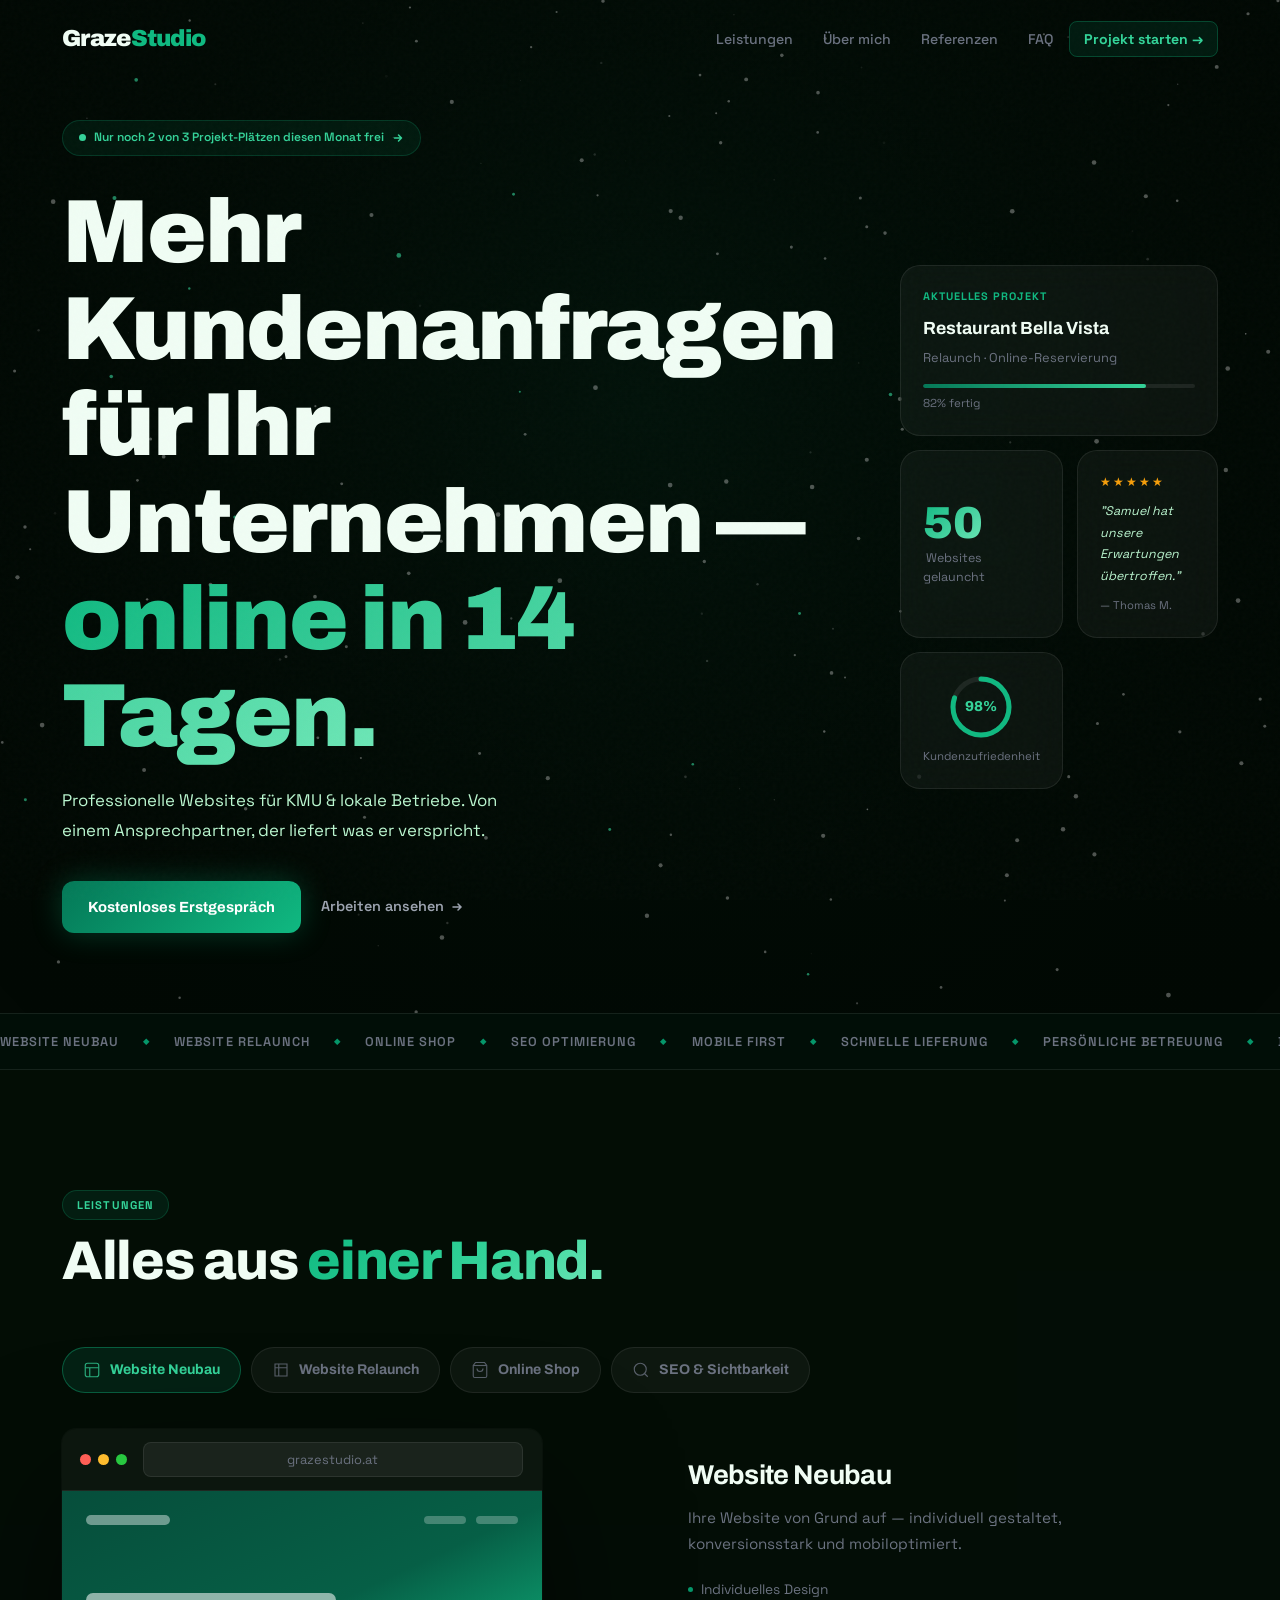
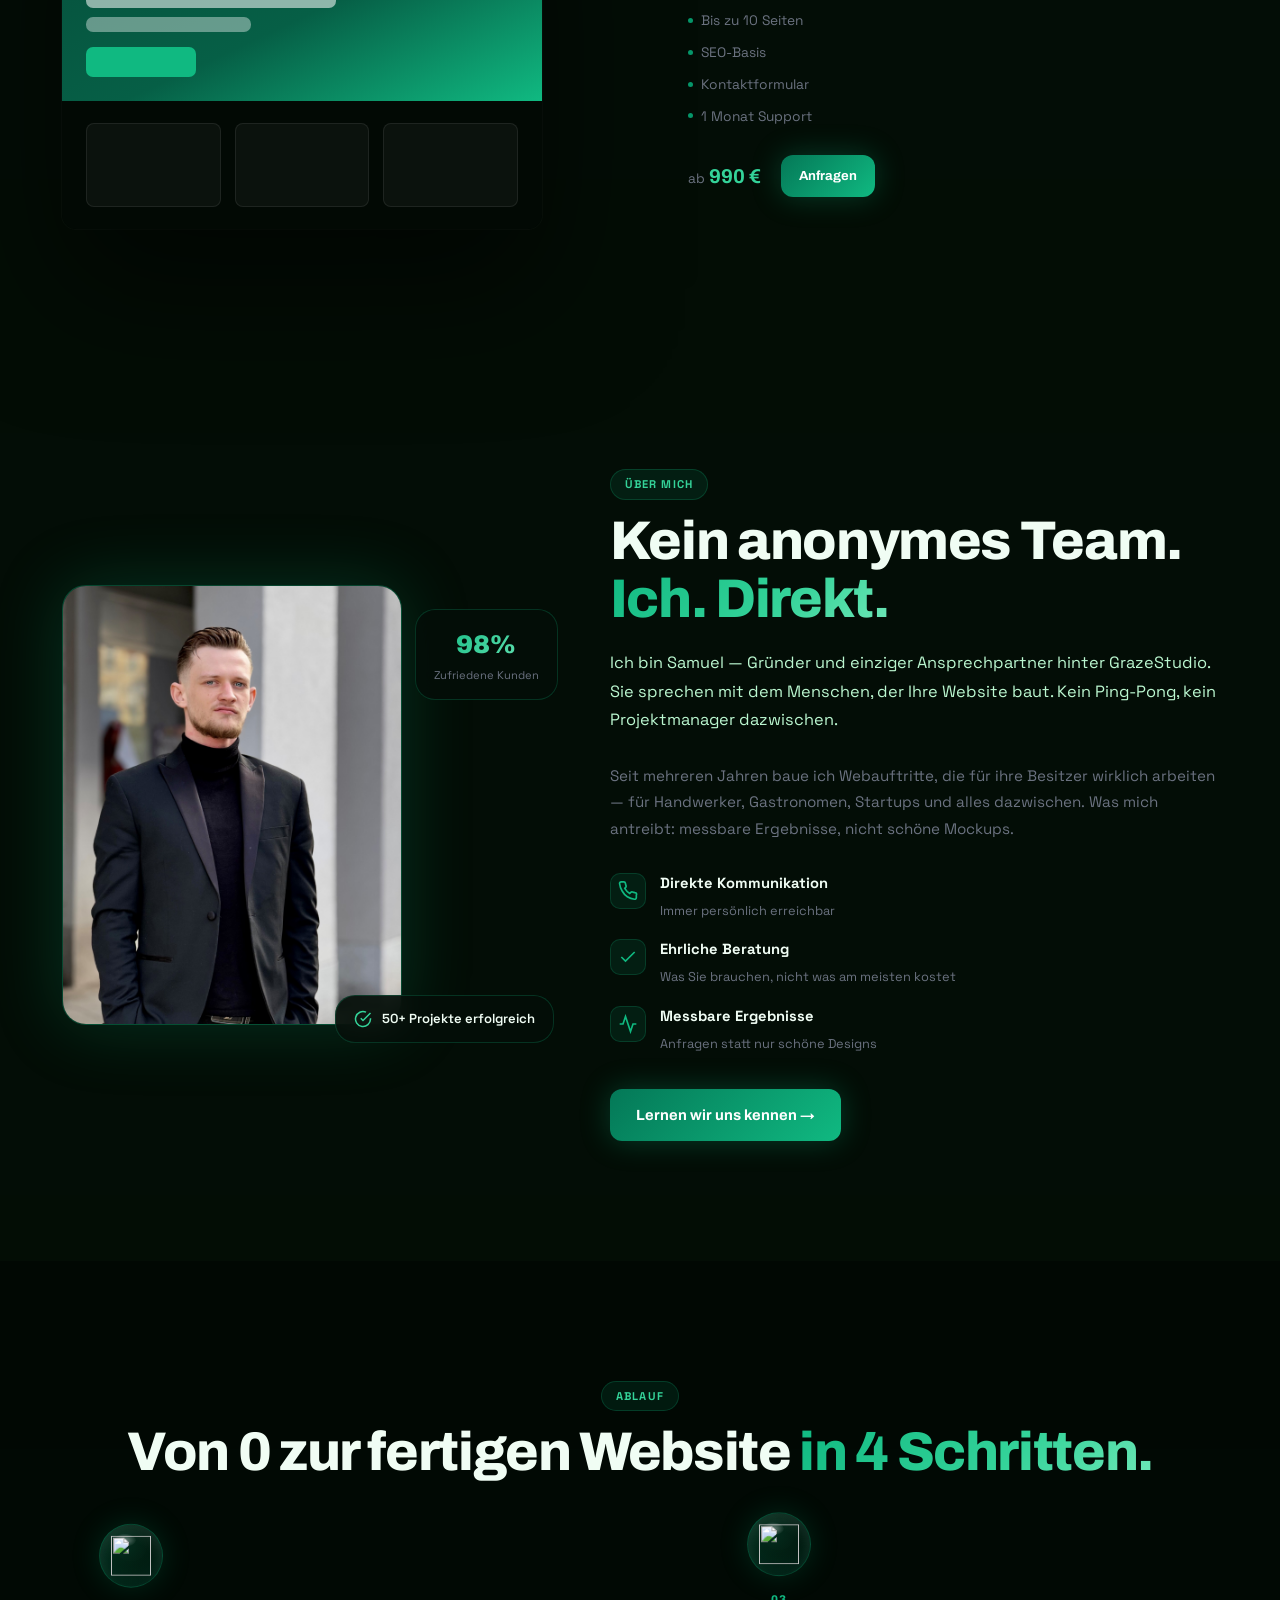
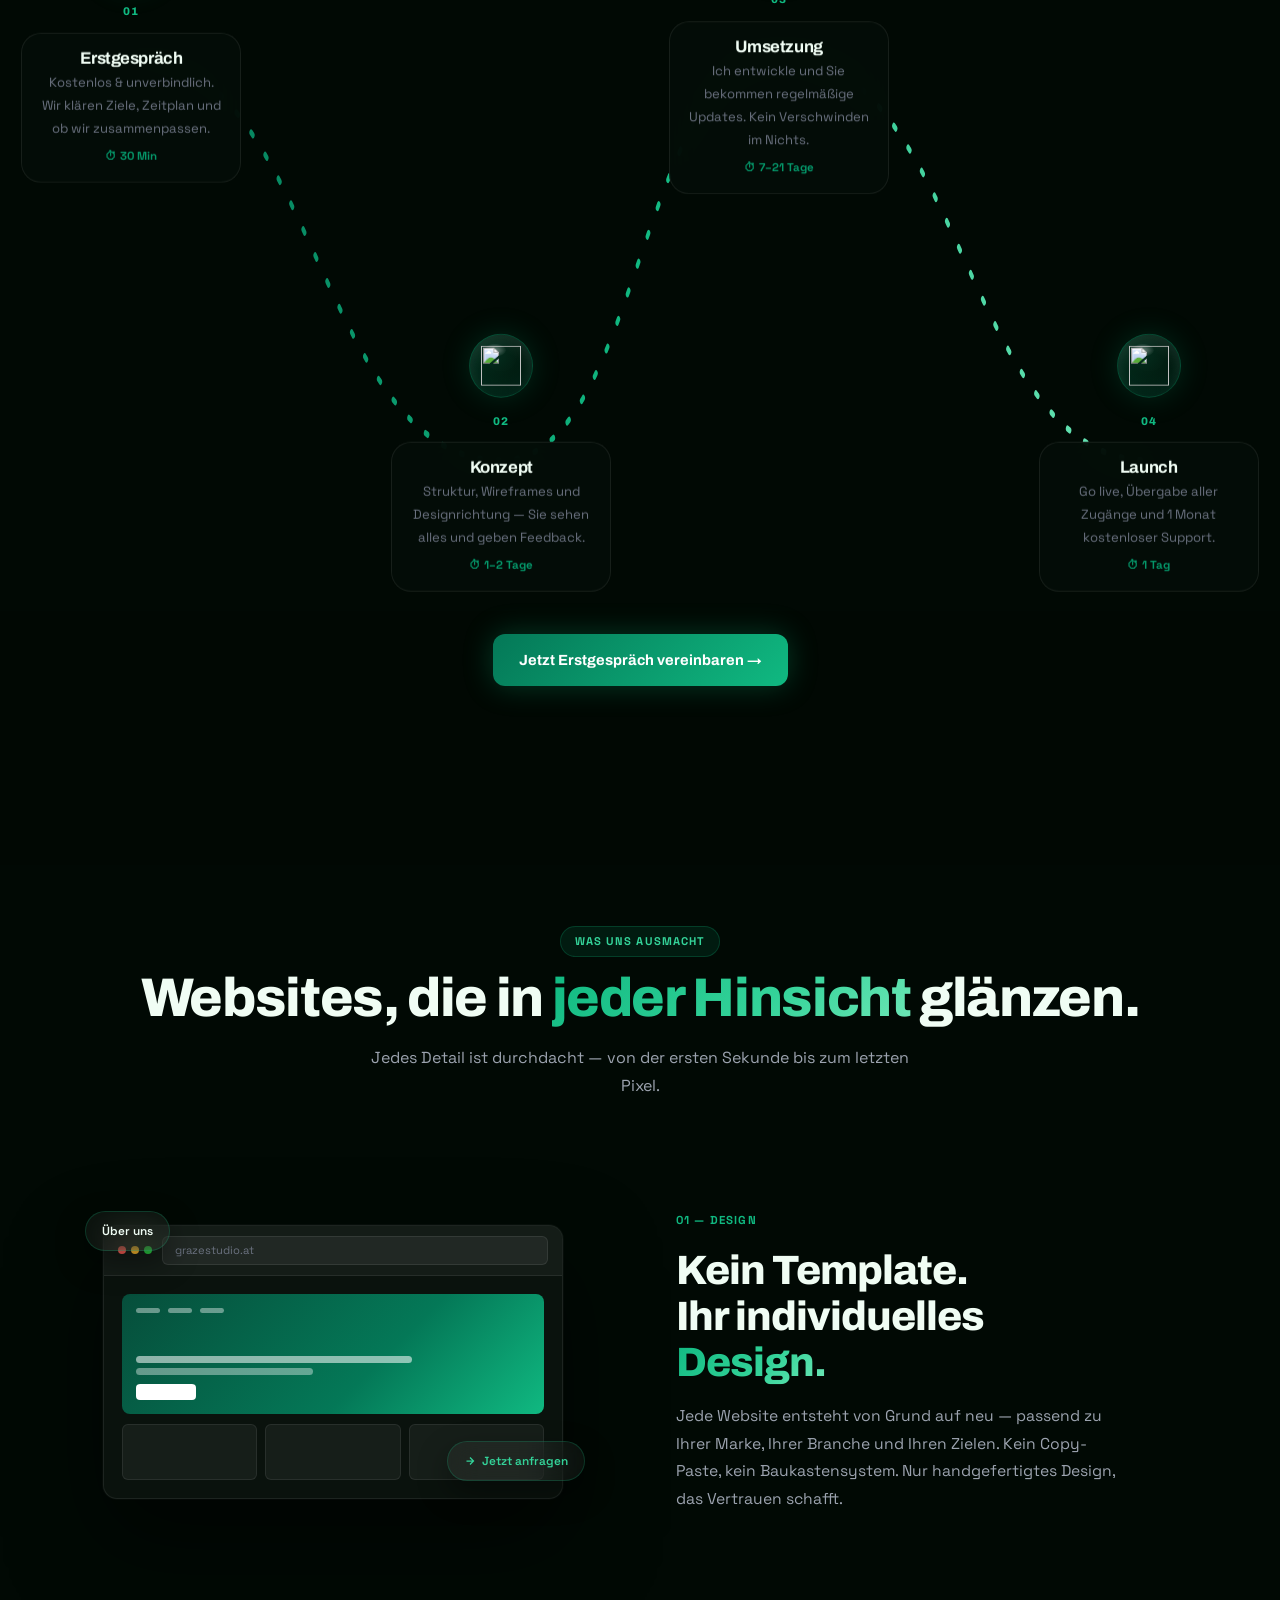
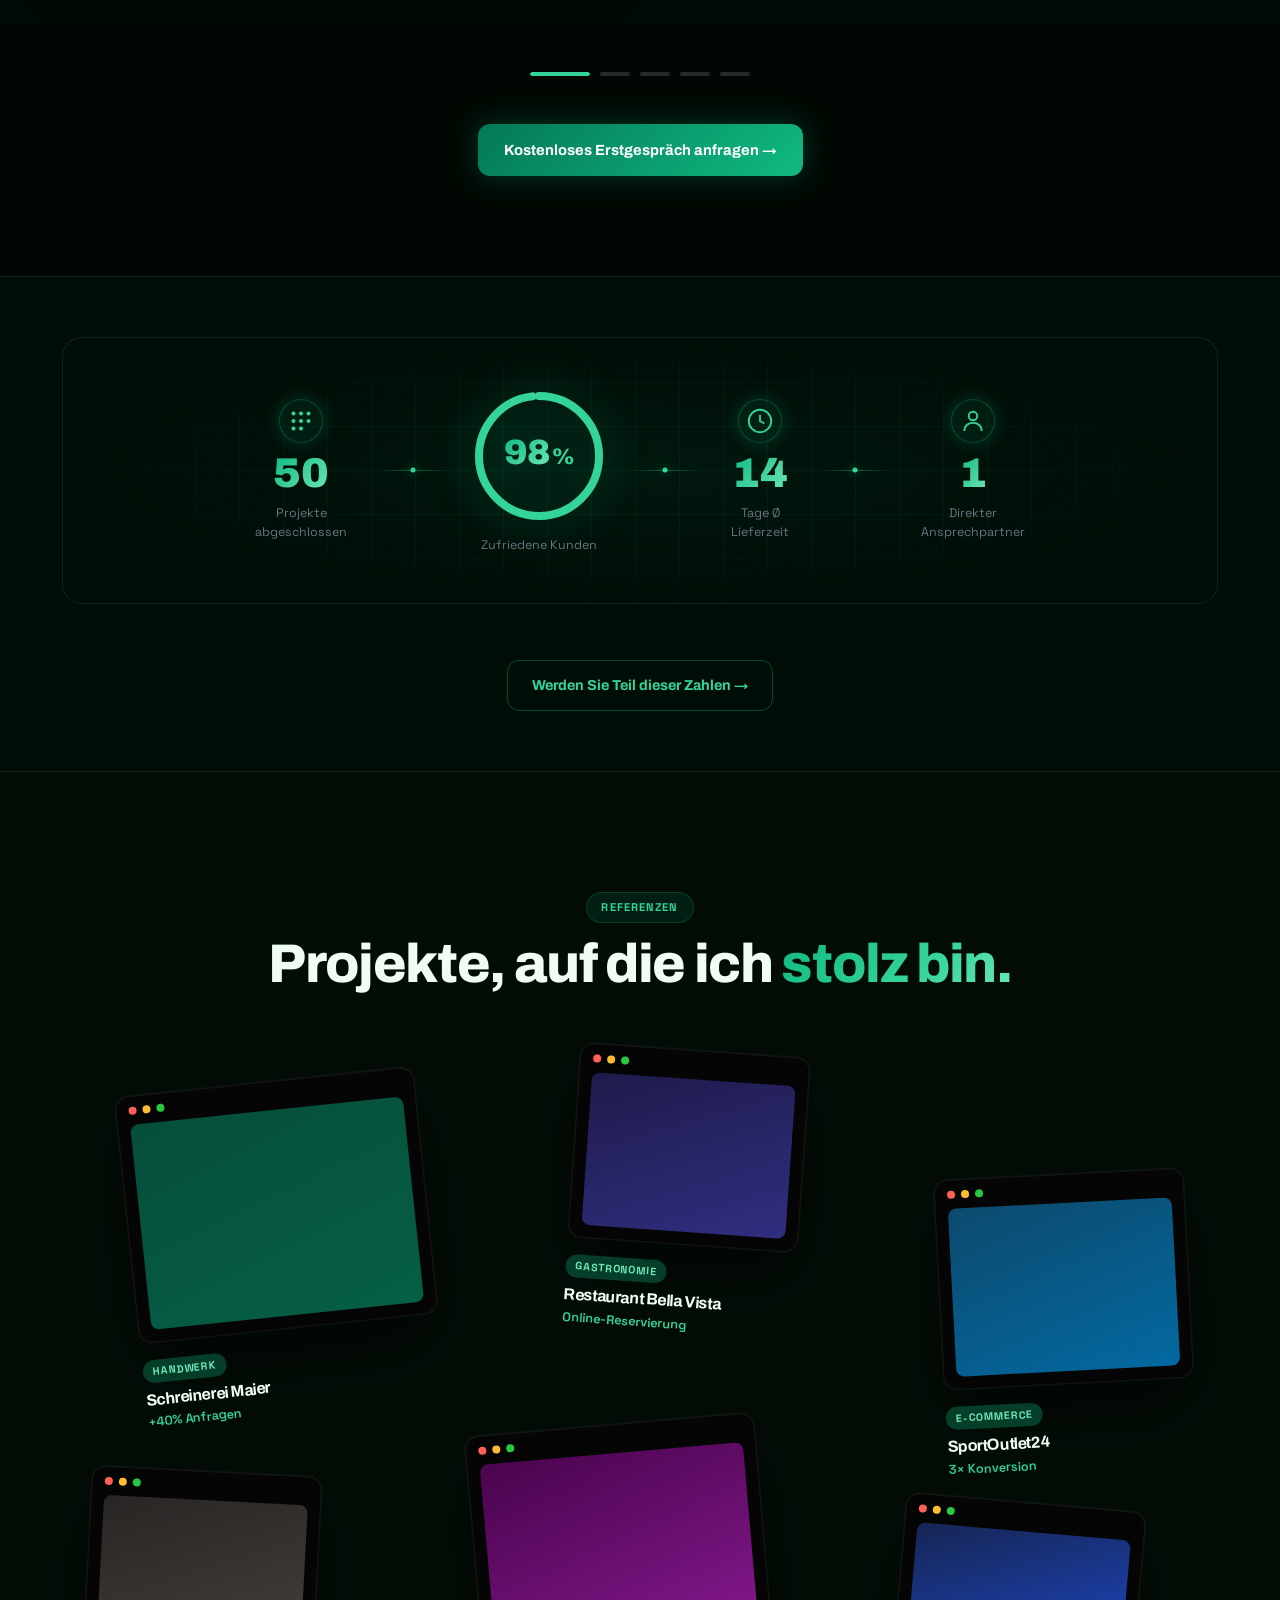
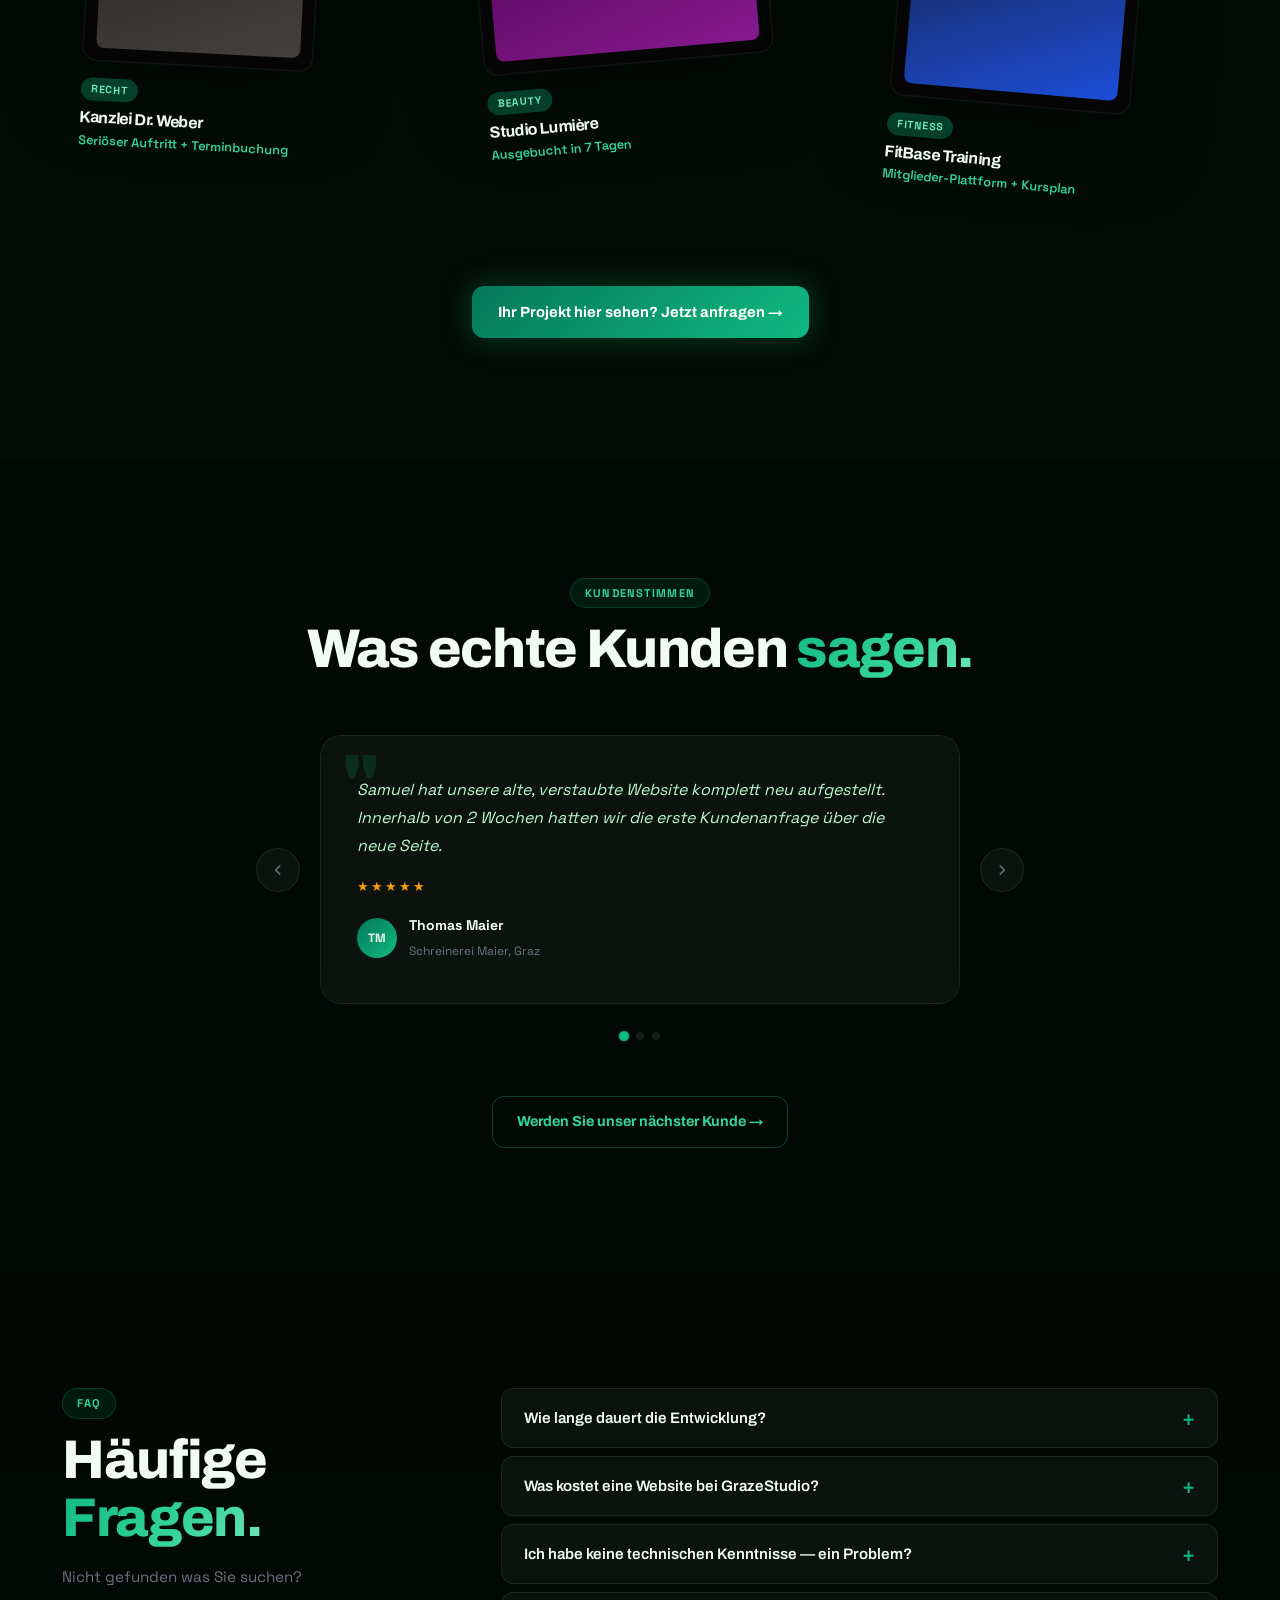
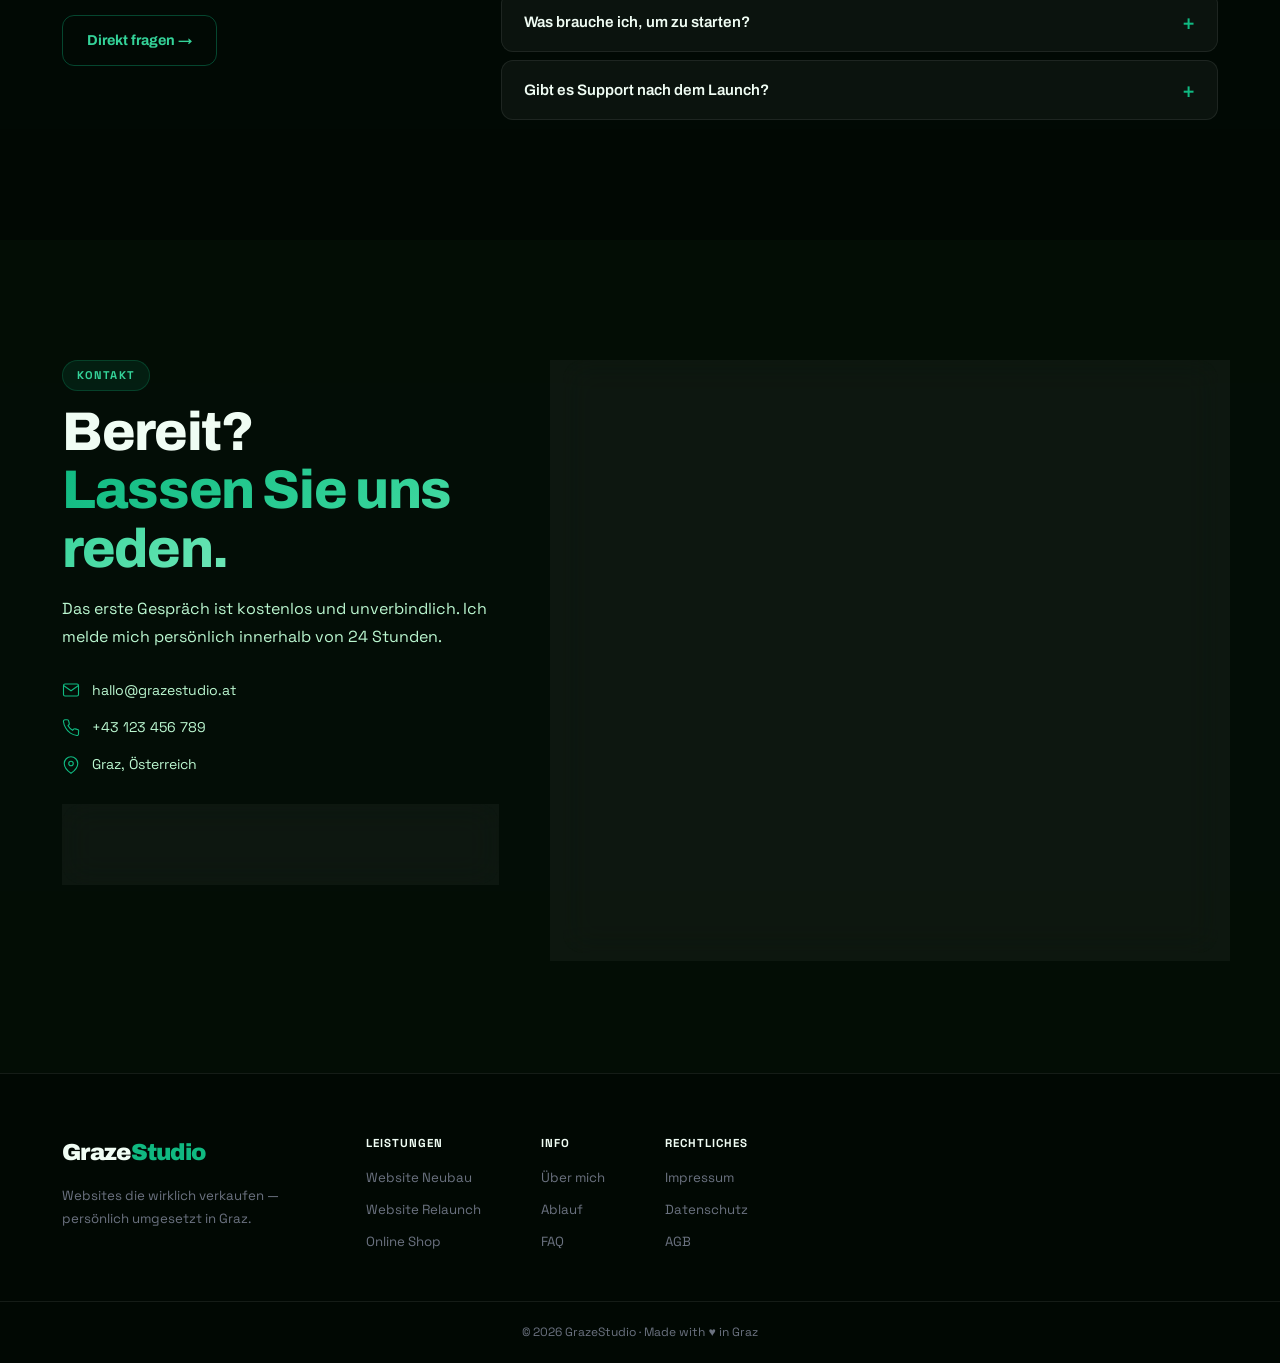
==== commit 9af82a62: "Conversion optimization for cold mobile ad traffic Three changes aimed at Insta-ad clicks (mobile, c" ====
--- a/index.html
+++ b/index.html
@@ -8,7 +8,7 @@
   <link rel="preconnect" href="https://fonts.googleapis.com" />
   <link rel="preconnect" href="https://fonts.gstatic.com" crossorigin />
   <link href="https://fonts.googleapis.com/css2?family=Archivo:wght@300;400;500;600;700;800;900&family=Space+Grotesk:wght@300;400;500;600;700&display=swap" rel="stylesheet" />
-  <link rel="stylesheet" href="style.css?v=cta-spacing" />
+  <link rel="stylesheet" href="style.css?v=conv-opt" />
 </head>
 <body>
 
@@ -50,15 +50,15 @@
       <div class="hero-left">
         <a href="#kontakt" class="availability-pill">
           <span class="avail-dot"></span>
-          Verfügbar für neue Projekte
+          <span id="capacityText">Nur noch 2 von 3 Projekt-Plätzen diesen Monat frei</span>
           <svg width="12" height="12" viewBox="0 0 12 12" fill="none"><path d="M2.5 6h7M6.5 3l3 3-3 3" stroke="currentColor" stroke-width="1.5" stroke-linecap="round" stroke-linejoin="round"/></svg>
         </a>
-        <h1>
-          Websites,<br />
-          die wirklich<br />
-          <em>verkaufen.</em>
+        <h1 id="heroHeadline" data-variant="A">
+          Mehr Kundenanfragen<br />
+          für Ihr Unternehmen —<br />
+          <em>online in 14 Tagen.</em>
         </h1>
-        <p class="hero-desc">Professionelle Webauftritte für KMU und Startups — von einem einzigen Ansprechpartner, der liefert was er verspricht.</p>
+        <p class="hero-desc" id="heroSub">Professionelle Websites für KMU &amp; lokale Betriebe. Von einem Ansprechpartner, der liefert was er verspricht.</p>
         <div class="hero-actions">
           <a href="#kontakt" class="btn-primary">Kostenloses Erstgespräch</a>
           <a href="#referenzen" class="btn-text">
@@ -897,56 +897,32 @@
           </div>
         </div>
         <div class="glass contact-form-card reveal">
+          <div class="form-capacity">
+            <span class="avail-dot"></span>
+            <span id="capacityTextForm">Nur noch 2 von 3 Projekt-Plätzen diesen Monat frei</span>
+          </div>
+          <div class="form-intro">
+            <strong>In 30 Sekunden anfragen.</strong>
+            <span>Ich melde mich persönlich innerhalb von 24 Stunden.</span>
+          </div>
           <form id="contactForm" onsubmit="handleSubmit(event)">
-            <div class="form-row">
-              <div class="form-group">
-                <label>Name *</label>
-                <input type="text" name="name" placeholder="Max Mustermann" required />
-              </div>
-              <div class="form-group">
-                <label>Unternehmen</label>
-                <input type="text" name="company" placeholder="Musterfirma GmbH" />
-              </div>
-            </div>
-            <div class="form-row">
-              <div class="form-group">
-                <label>E-Mail *</label>
-                <input type="email" name="email" placeholder="max@firma.at" required />
-              </div>
-              <div class="form-group">
-                <label>Telefon</label>
-                <input type="tel" name="phone" placeholder="+43 123 456 789" />
-              </div>
-            </div>
             <div class="form-group">
-              <label>Leistung *</label>
-              <select name="service" required>
-                <option value="" disabled selected>Bitte wählen…</option>
-                <option>Website Neubau</option>
-                <option>Website Relaunch</option>
-                <option>Online Shop</option>
-                <option>Ich bin noch unsicher</option>
-              </select>
+              <label>Name *</label>
+              <input type="text" name="name" placeholder="Max Mustermann" required />
             </div>
             <div class="form-group">
-              <label>Budget (optional)</label>
-              <select name="budget">
-                <option value="" disabled selected>Bitte wählen…</option>
-                <option>500 – 1.000 €</option>
-                <option>1.000 – 2.500 €</option>
-                <option>2.500 – 5.000 €</option>
-                <option>Über 5.000 €</option>
-              </select>
+              <label>Telefon oder E-Mail *</label>
+              <input type="text" name="contact" placeholder="+43 123 456 789 oder max@firma.at" required />
             </div>
             <div class="form-group">
-              <label>Nachricht *</label>
-              <textarea name="message" rows="4" placeholder="Kurz Ihr Projekt beschreiben…" required></textarea>
+              <label>Kurz worum geht's? <span class="label-optional">(optional)</span></label>
+              <textarea name="message" rows="3" placeholder="z.B. Neue Website für mein Café…"></textarea>
             </div>
             <div class="form-check">
               <input type="checkbox" id="dsgvo" required />
-              <label for="dsgvo">Ich stimme der <a href="#" class="link">Datenschutzerklärung</a> zu. *</label>
-            </div>
-            <button type="submit" class="btn-primary w-full" id="submitBtn">Anfrage absenden →</button>
+              <label for="dsgvo">Ich stimme der <a href="datenschutz.html" class="link">Datenschutzerklärung</a> zu. *</label>
+            </div>
+            <button type="submit" class="btn-primary w-full" id="submitBtn">Jetzt kostenlos anfragen →</button>
             <div class="form-success" id="formSuccess">✓ Danke! Ich melde mich persönlich innerhalb von 24 Stunden.</div>
           </form>
         </div>
@@ -976,9 +952,9 @@
         </div>
         <div class="footer-col">
           <strong>Rechtliches</strong>
-          <a href="#">Impressum</a>
-          <a href="#">Datenschutz</a>
-          <a href="#">AGB</a>
+          <a href="impressum.html">Impressum</a>
+          <a href="datenschutz.html">Datenschutz</a>
+          <a href="agb.html">AGB</a>
         </div>
       </div>
     </div>
@@ -987,6 +963,6 @@
     </div>
   </footer>
 
-  <script src="main.js?v=swipe-carousels"></script>
+  <script src="main.js?v=conv-opt"></script>
 </body>
 </html>
--- a/style.css
+++ b/style.css
@@ -783,6 +783,19 @@
 .guarantee strong { color:var(--text-1); }
 
 .contact-form-card { padding:36px 32px; }
+
+/* Quick-Contact: capacity note + intro above the form */
+.form-capacity {
+  display:inline-flex; align-items:center; gap:8px;
+  background:rgba(16,185,129,.1); border:1px solid rgba(16,185,129,.28);
+  color:var(--em-400); padding:7px 14px; border-radius:999px;
+  font-size:.72rem; font-weight:700; margin-bottom:18px;
+}
+.form-intro { margin-bottom:20px; display:flex; flex-direction:column; gap:3px; }
+.form-intro strong { font-family:'Archivo',sans-serif; font-size:1.15rem; color:var(--text-1); }
+.form-intro span { font-size:.85rem; color:var(--text-3); }
+.label-optional { color:var(--text-3); font-weight:400; text-transform:none; }
+
 form { display:flex; flex-direction:column; gap:16px; }
 .form-row { display:grid; grid-template-columns:1fr 1fr; gap:16px; }
 .form-group { display:flex; flex-direction:column; gap:6px; }
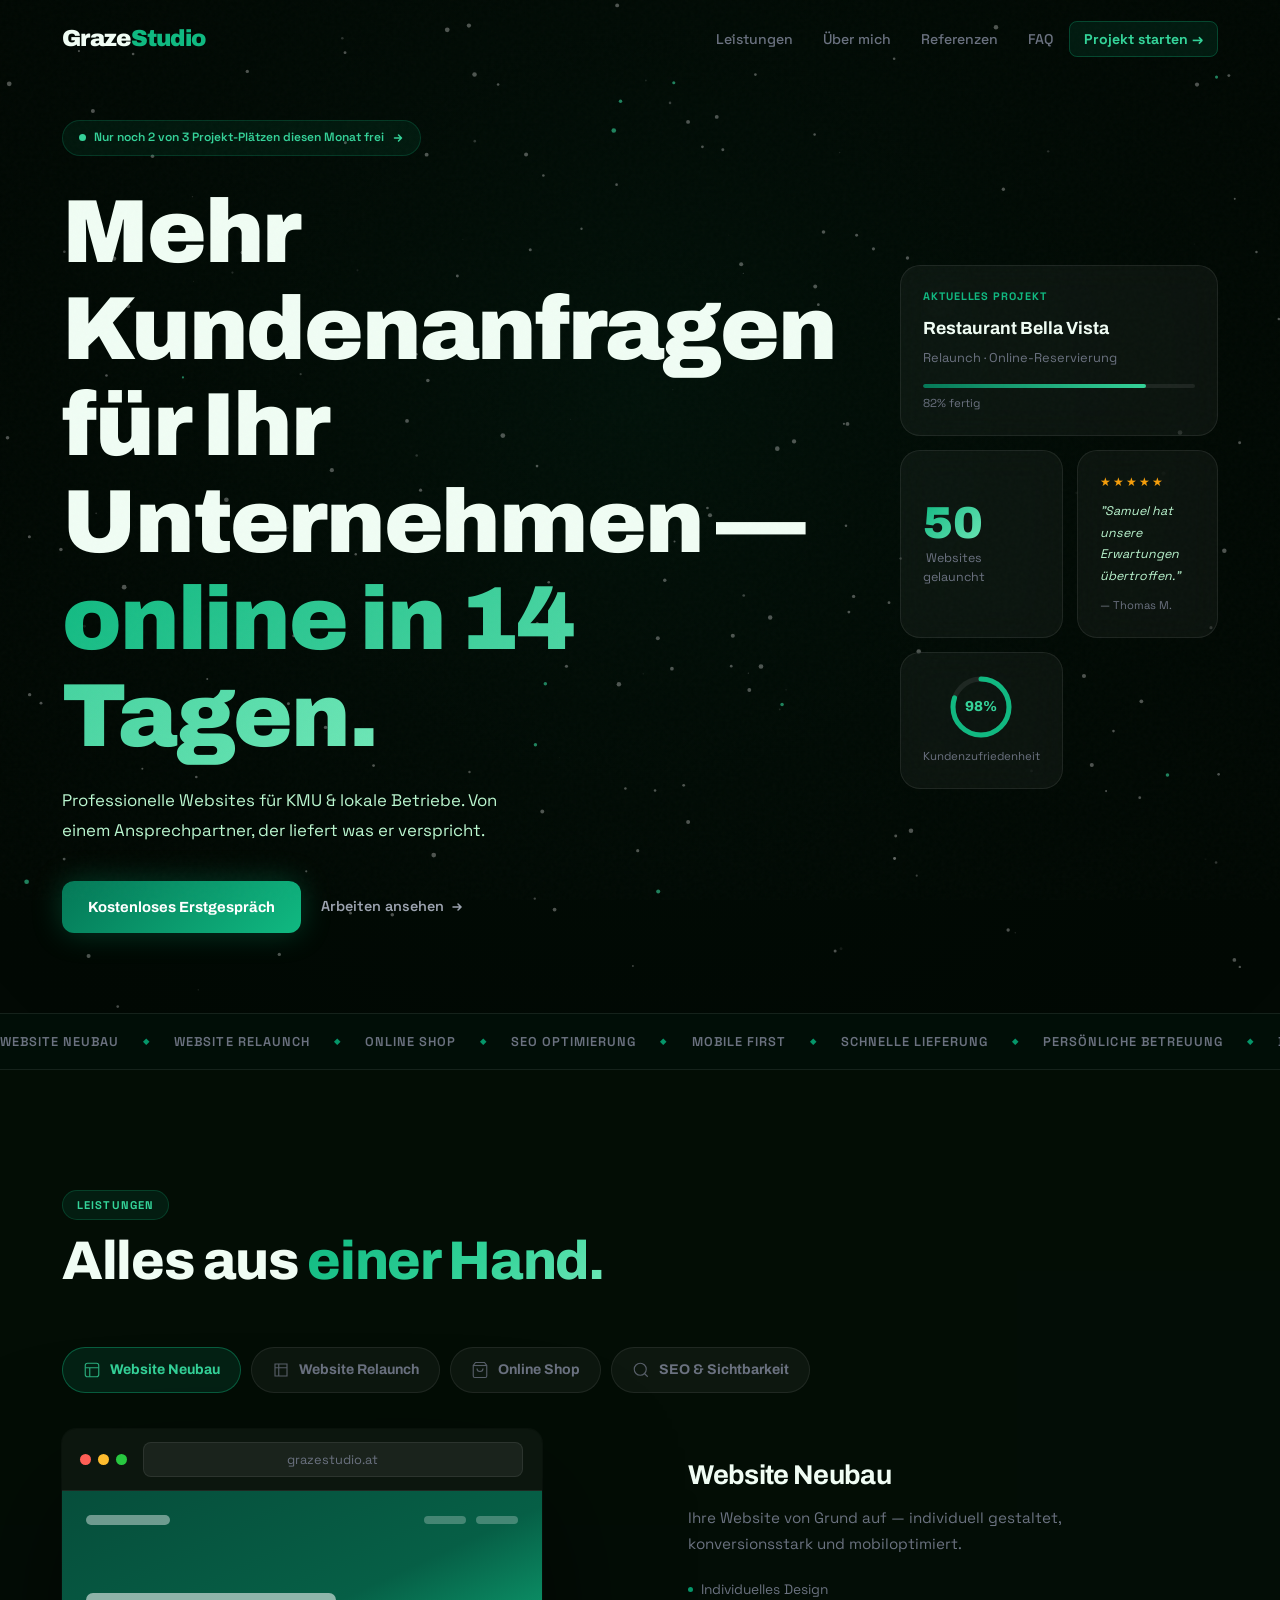
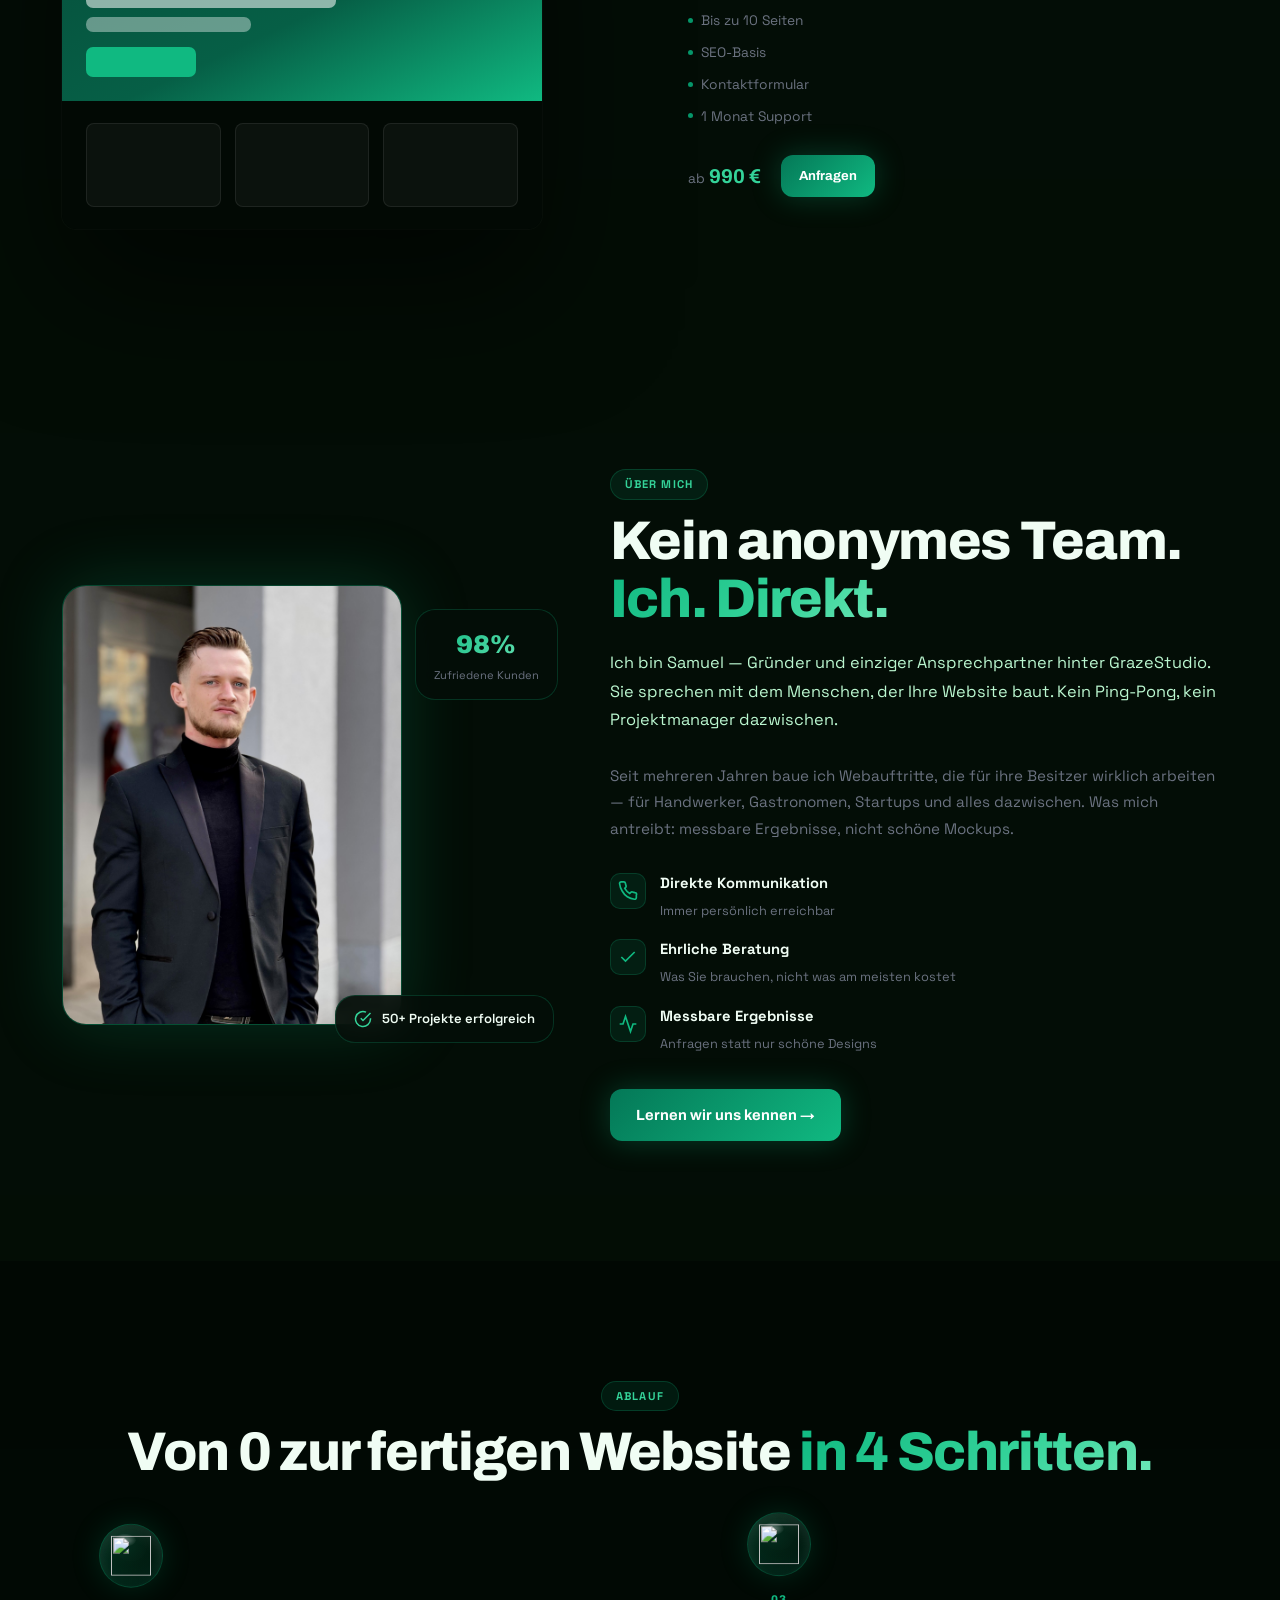
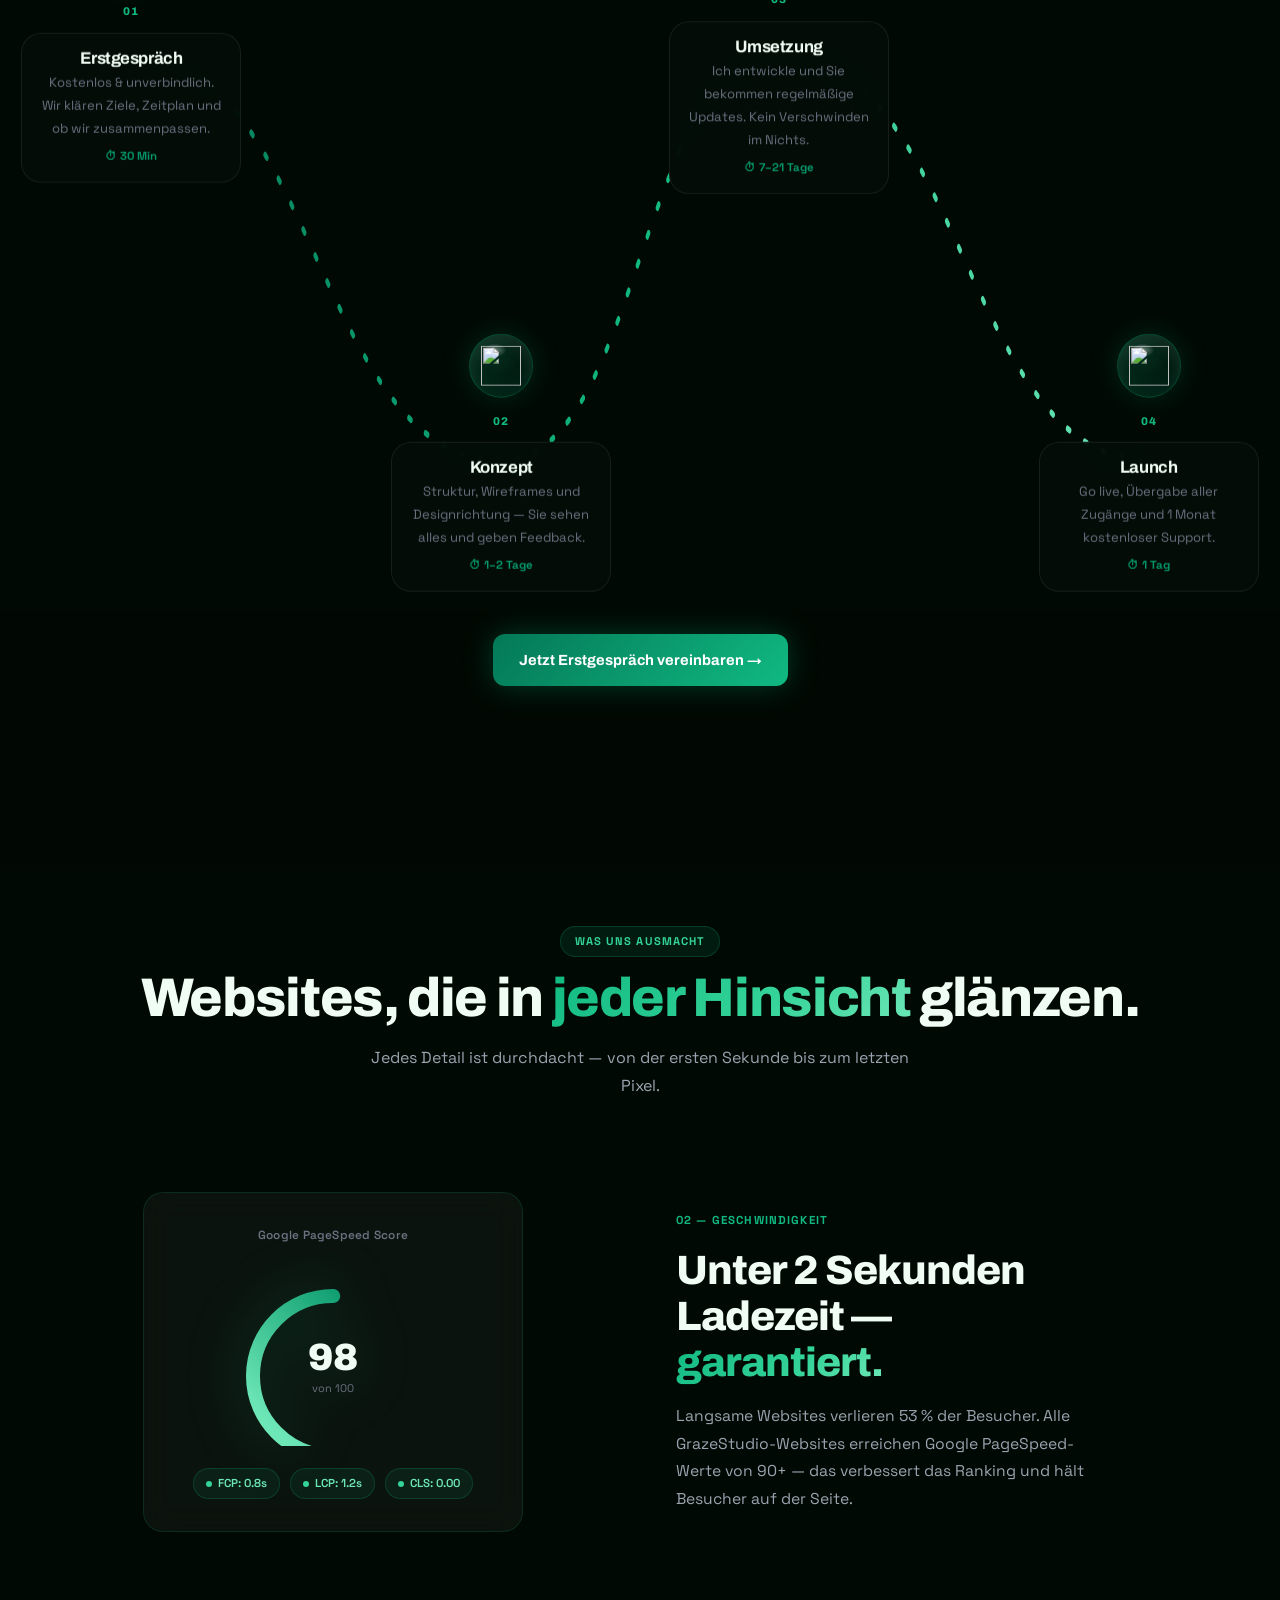
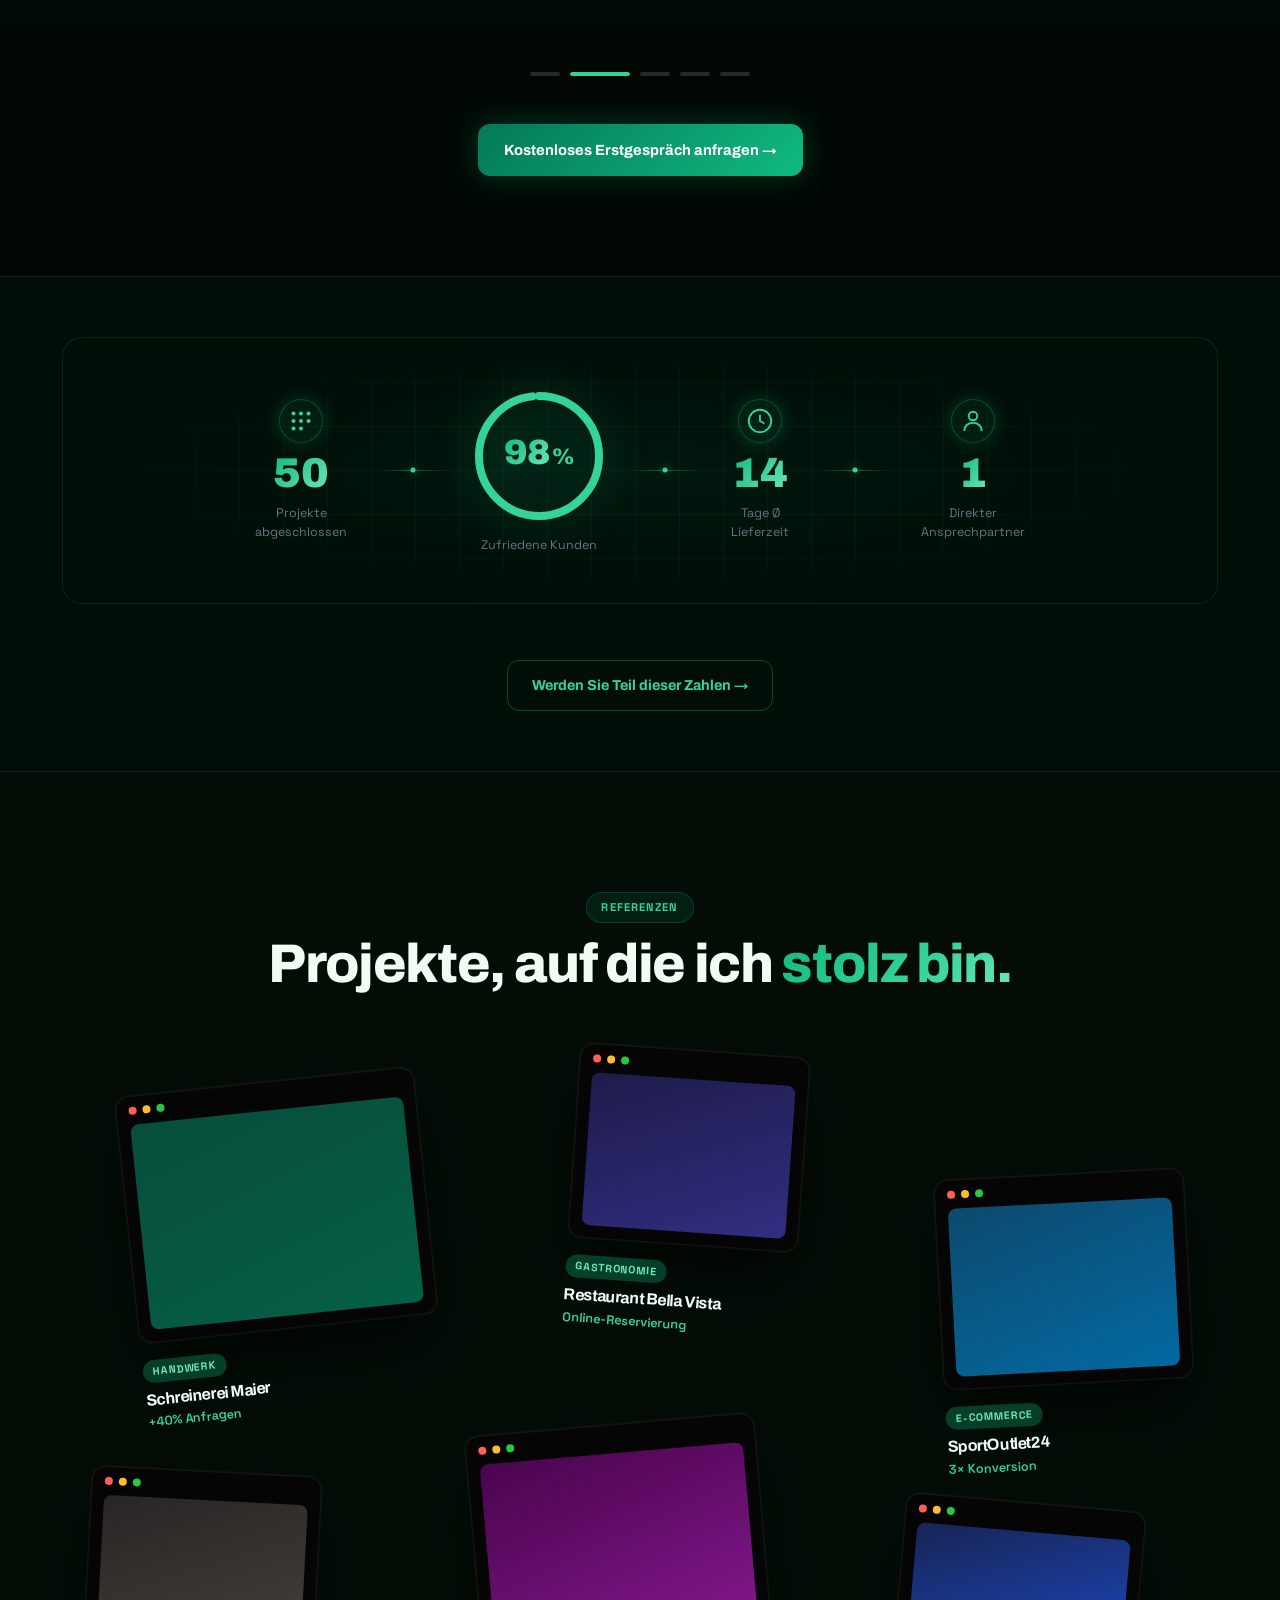
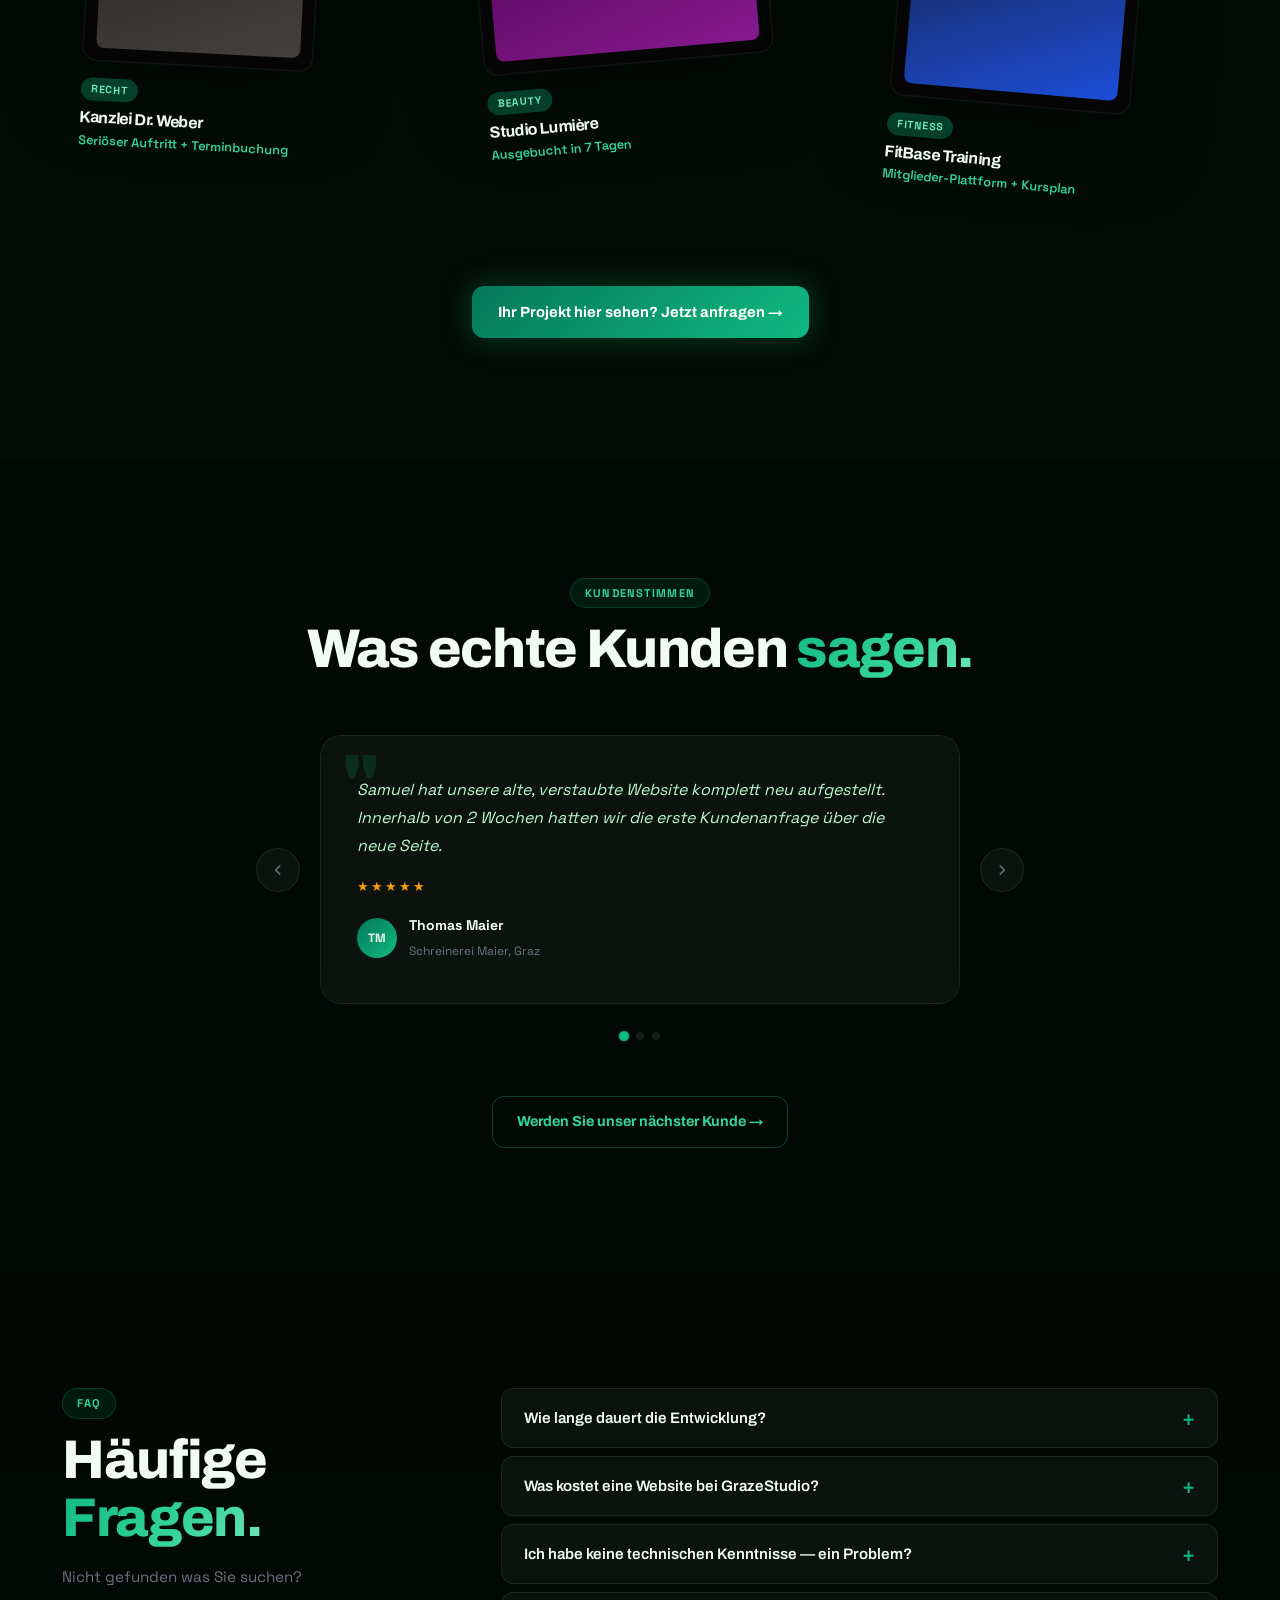
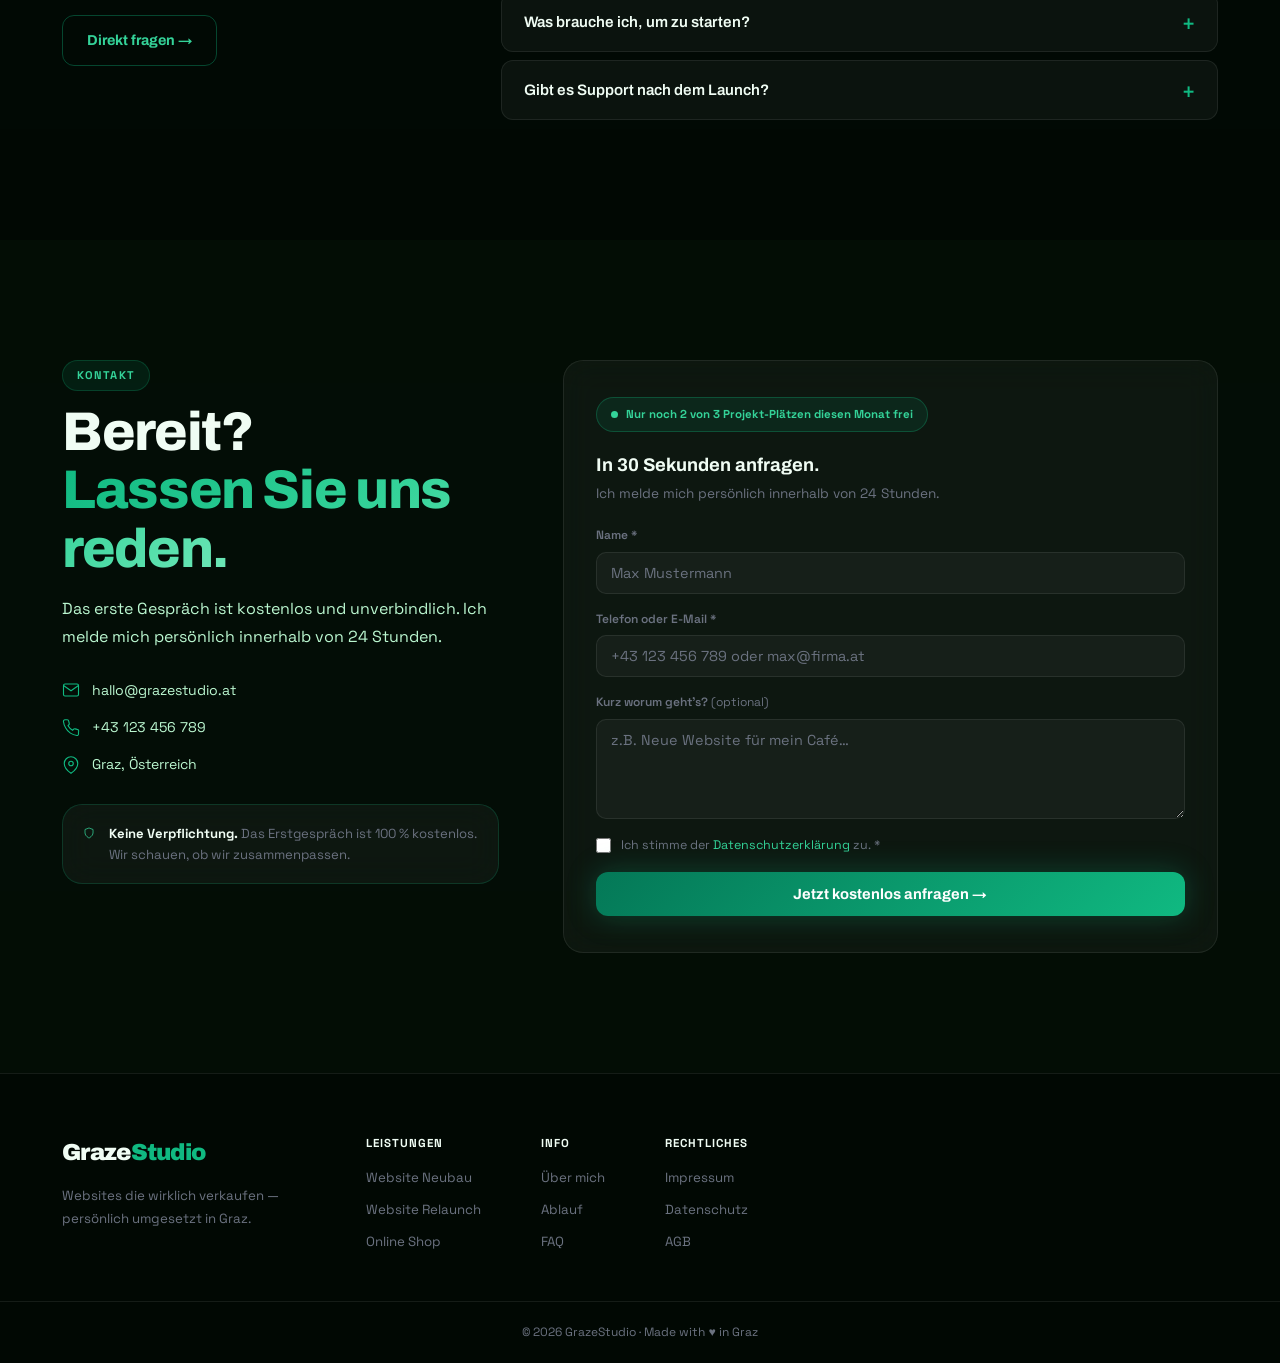
==== commit e5201482: "Fix hero headline overflow and oversizing on mobile The longer conversion headline ("Mehr Kundenanfr" ====
--- a/index.html
+++ b/index.html
@@ -8,7 +8,7 @@
   <link rel="preconnect" href="https://fonts.googleapis.com" />
   <link rel="preconnect" href="https://fonts.gstatic.com" crossorigin />
   <link href="https://fonts.googleapis.com/css2?family=Archivo:wght@300;400;500;600;700;800;900&family=Space+Grotesk:wght@300;400;500;600;700&display=swap" rel="stylesheet" />
-  <link rel="stylesheet" href="style.css?v=conv-opt" />
+  <link rel="stylesheet" href="style.css?v=hero-mobile-fix" />
 </head>
 <body>
 
--- a/style.css
+++ b/style.css
@@ -862,7 +862,8 @@
   section { padding:80px 0; }
   .nav-links { display:none; }
   .burger { display:flex; }
-  h1 { font-size:2.8rem; }
+  /* Scale with viewport so long words (Kundenanfragen, Unternehmen) never overflow narrow phones; hyphens as a safety net */
+  h1 { font-size:clamp(1.9rem, 8.5vw, 2.7rem); overflow-wrap:break-word; hyphens:auto; }
   h2 { font-size:2rem; }
   .hero-right { display:none; }
   .cap-tabs { gap:8px; }
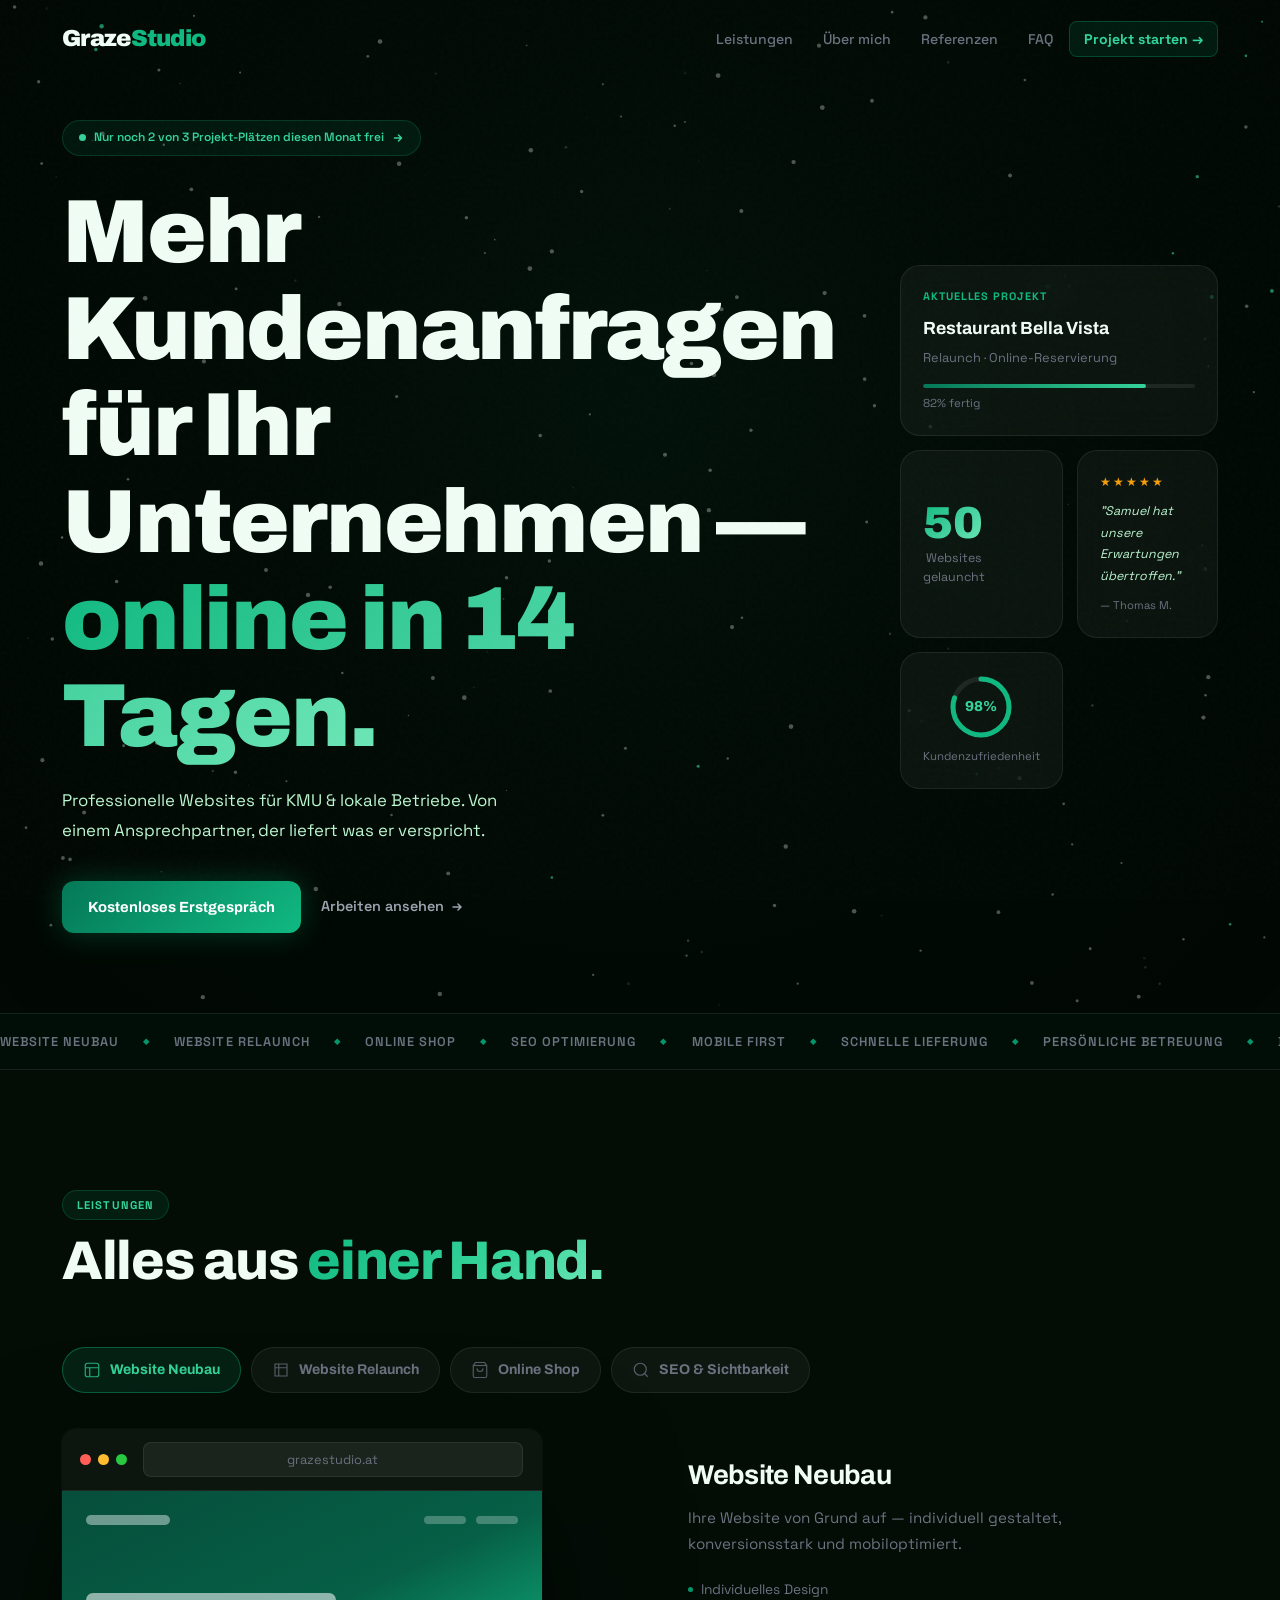
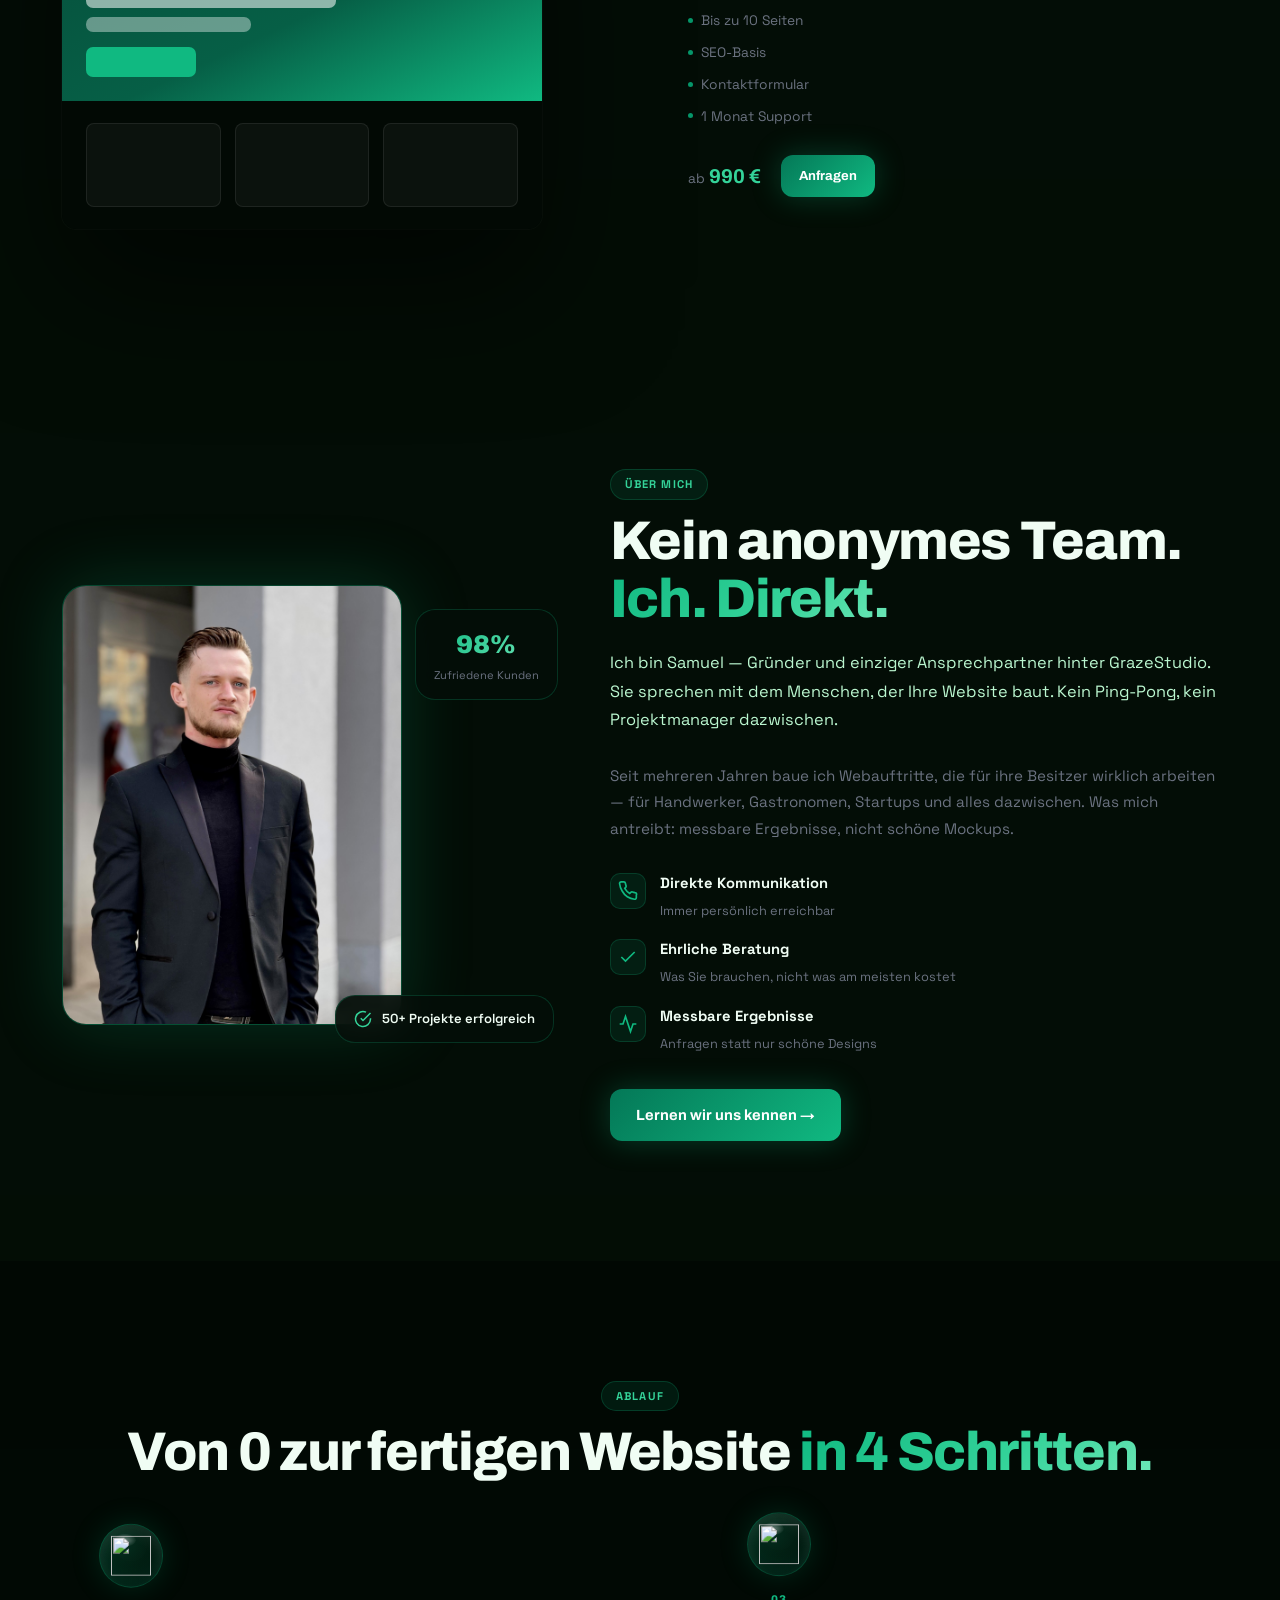
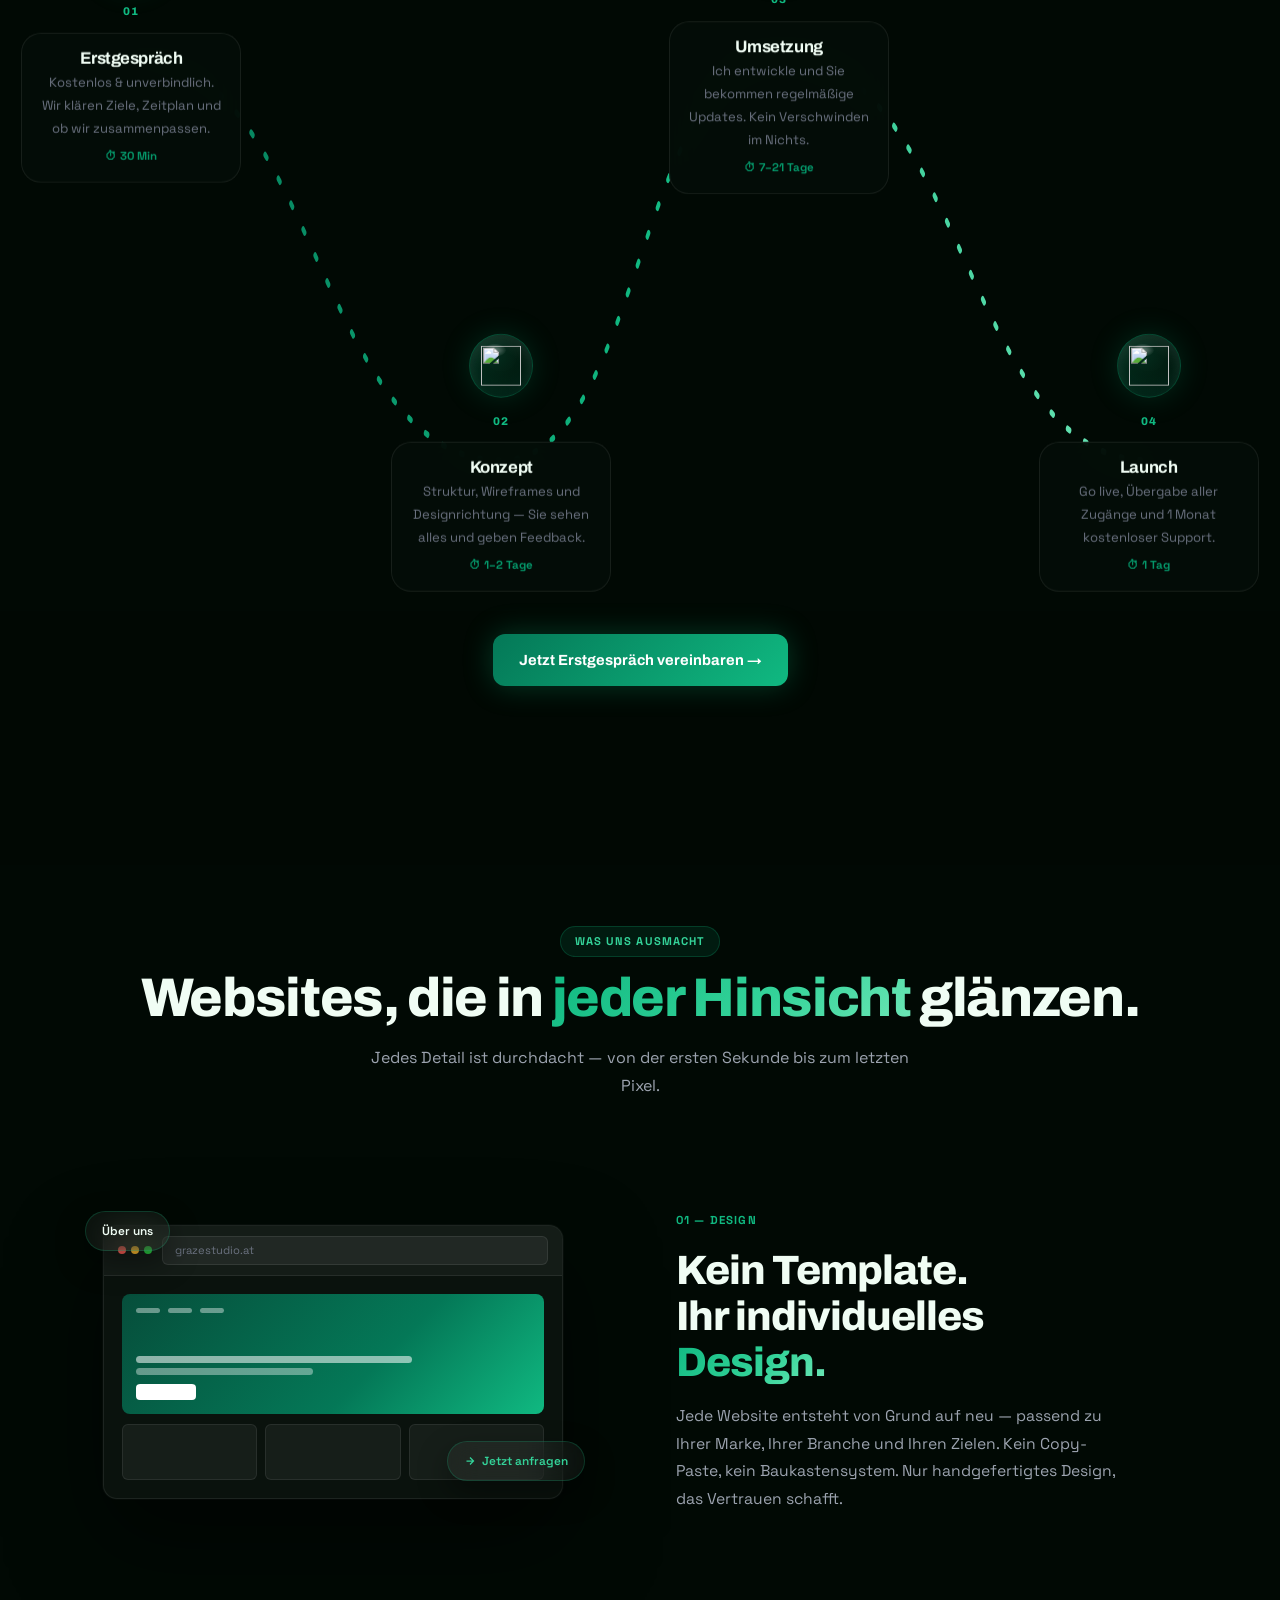
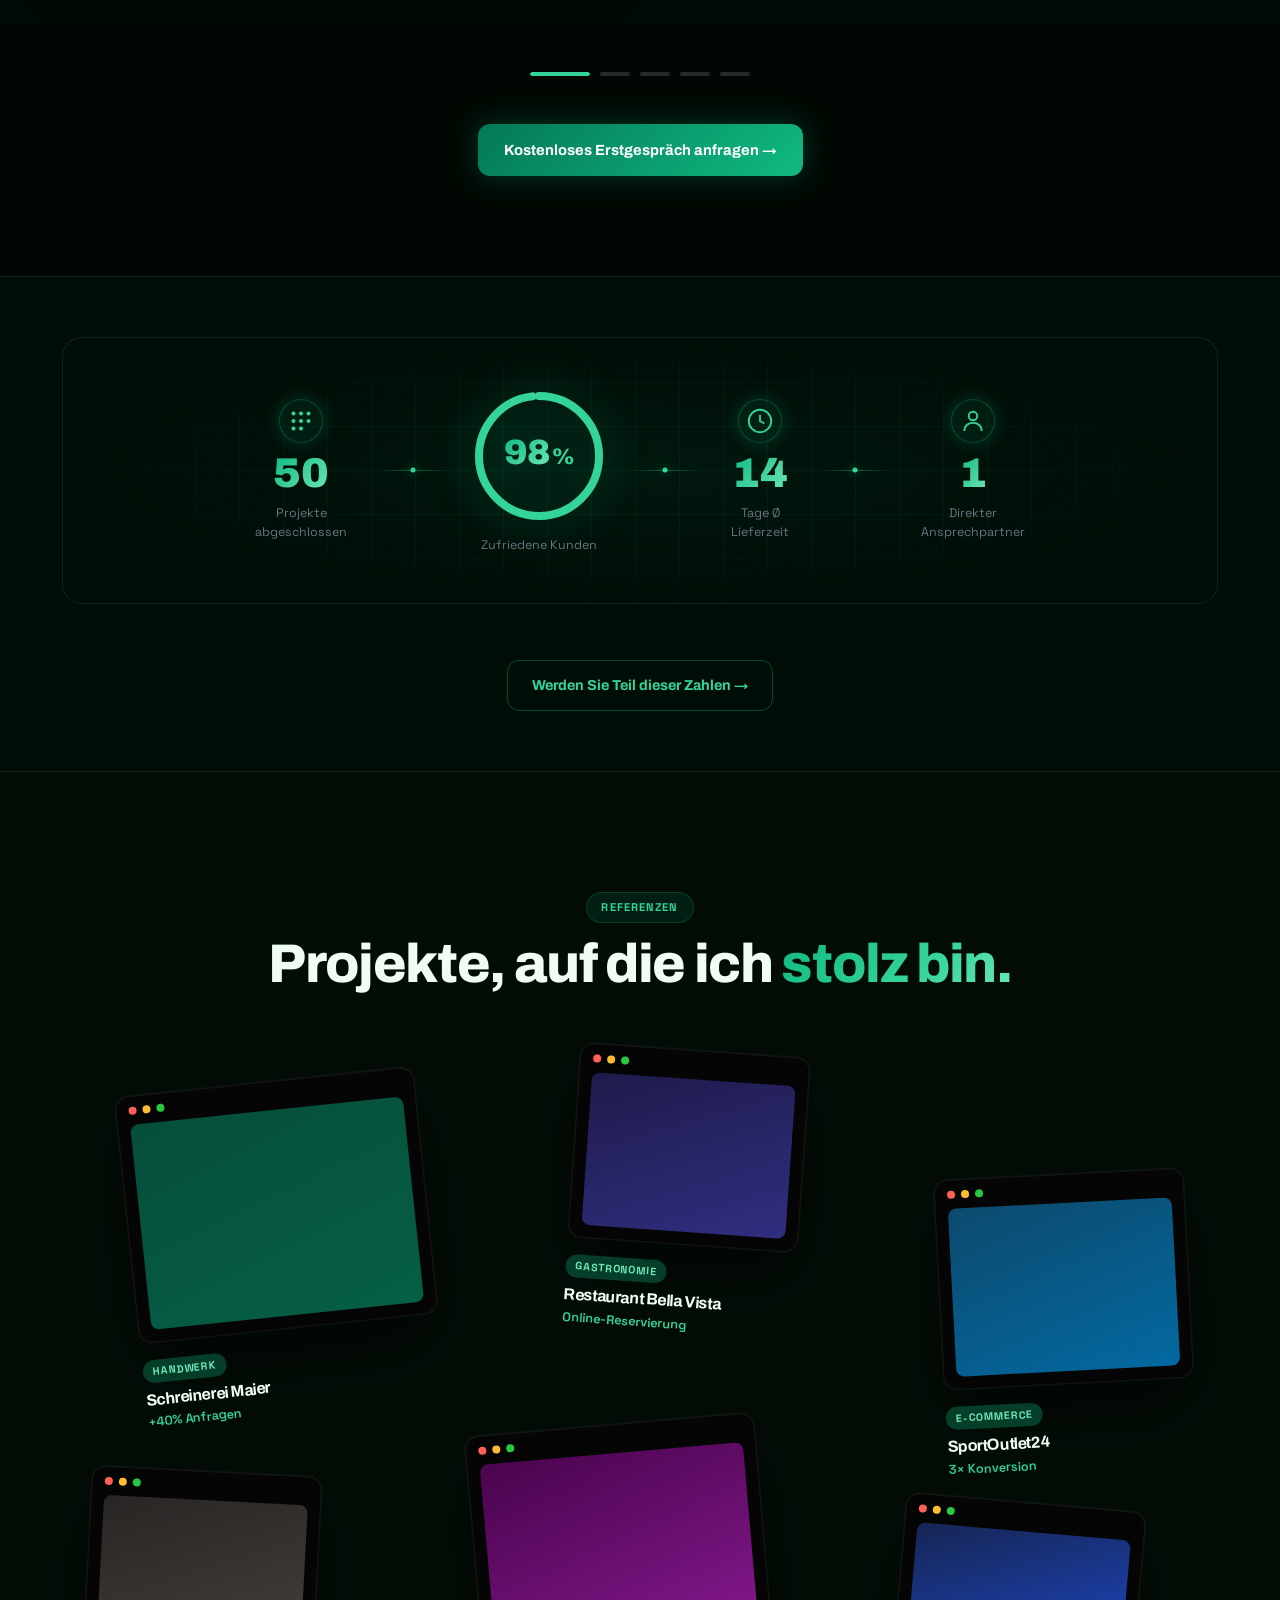
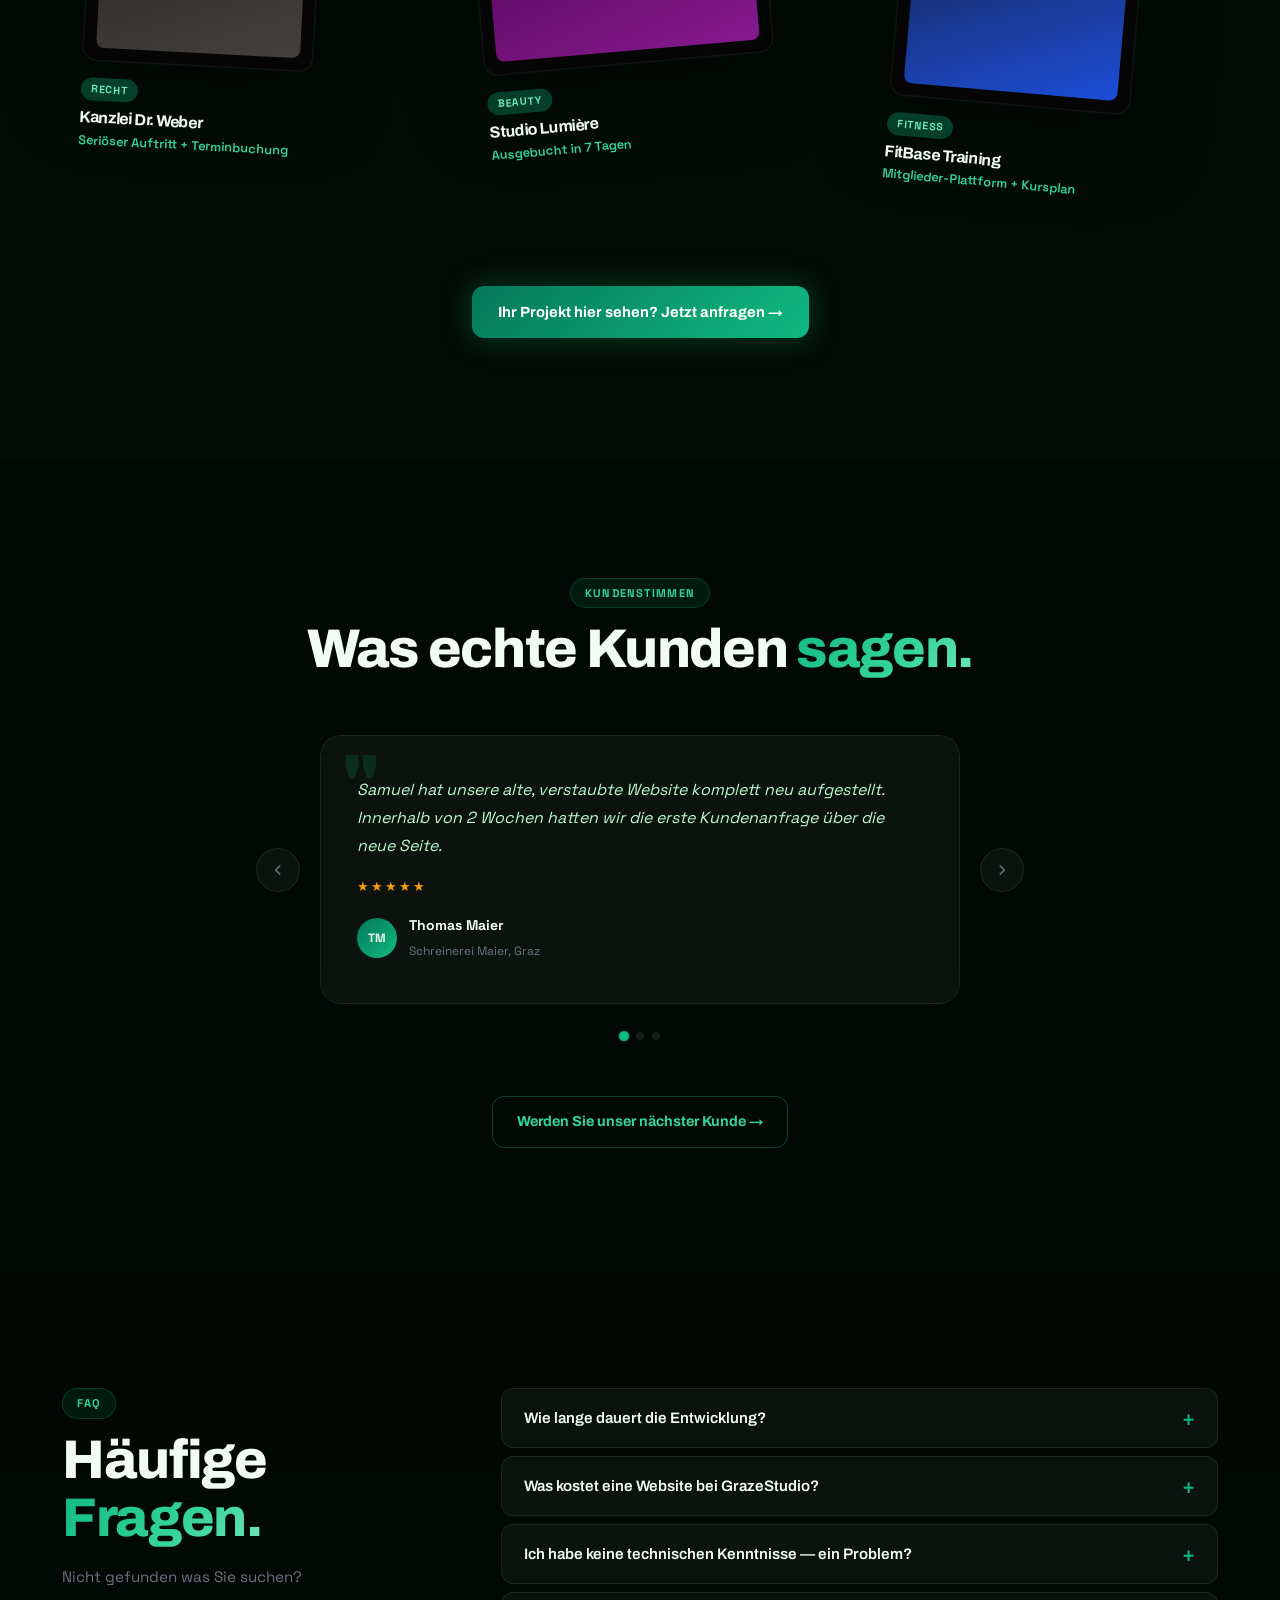
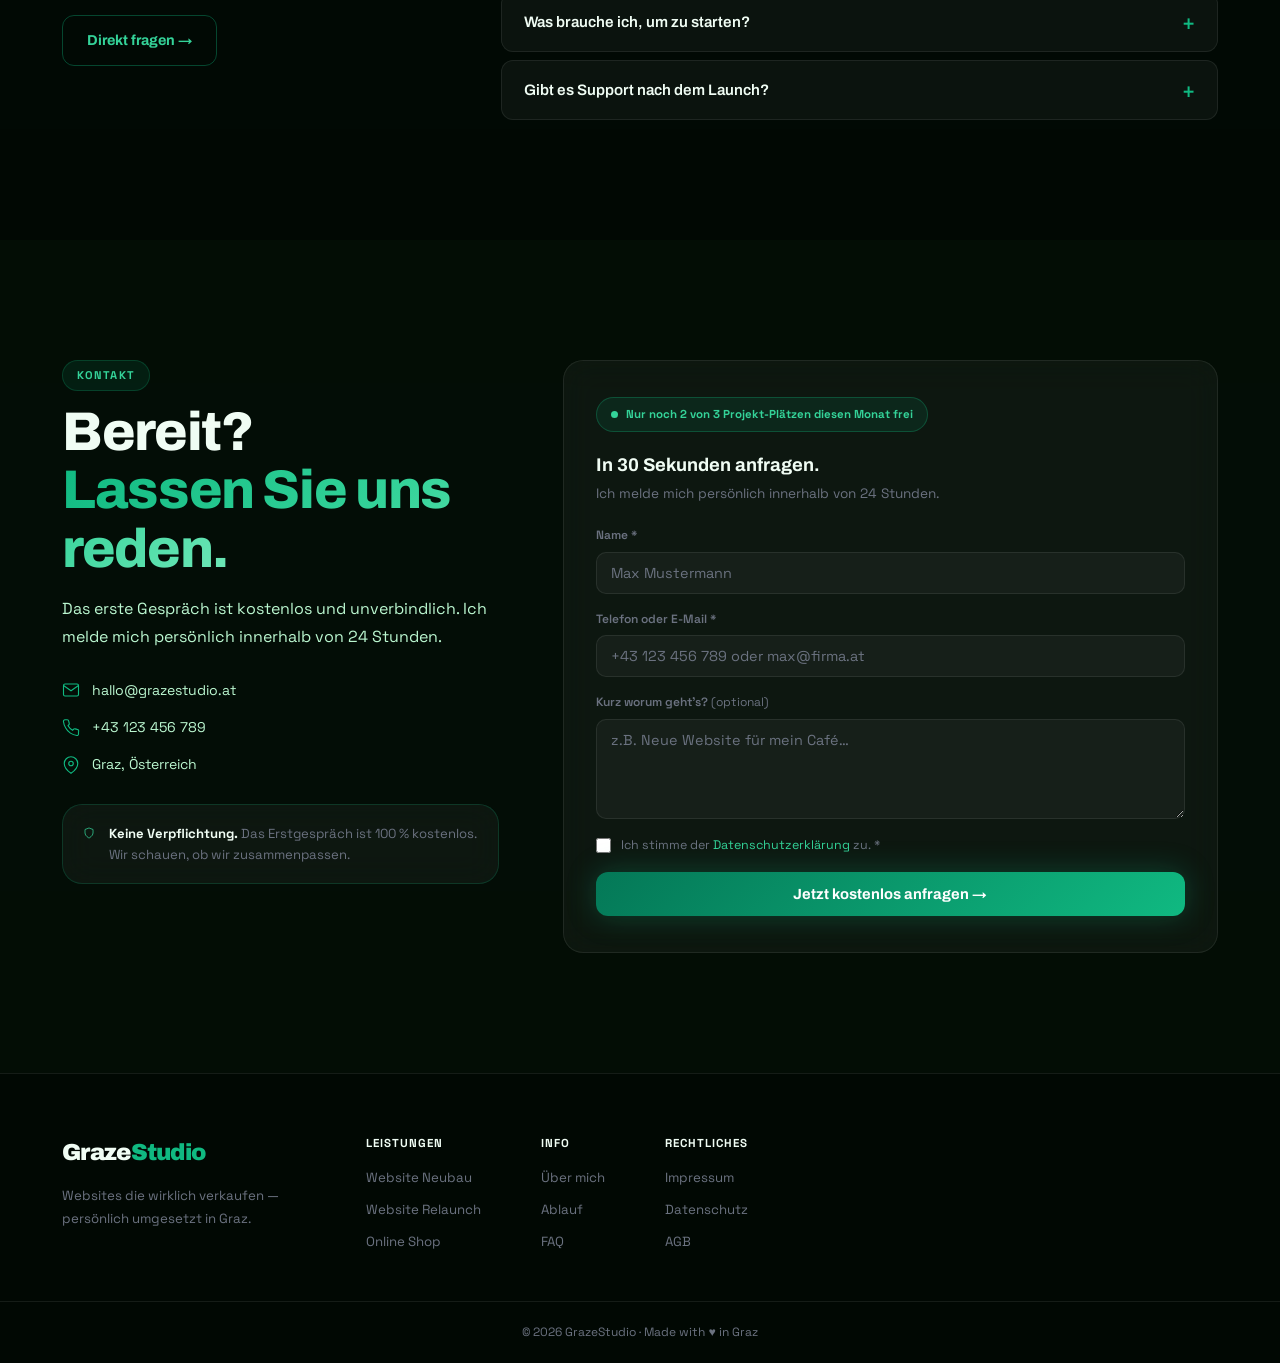
==== commit 47824aef: "Fix PageSpeed gauge arc rendering The gauge circle used r=80 (circumference ~503) but its stroke-das" ====
--- a/index.html
+++ b/index.html
@@ -476,8 +476,8 @@
                 <div class="hl-gauge-card glass">
                   <div class="hl-gauge-label-top">Google PageSpeed Score</div>
                   <svg class="hl-gauge" viewBox="0 0 200 180">
-                    <circle cx="100" cy="110" r="80" fill="none" stroke="rgba(255,255,255,.06)" stroke-width="14" stroke-dasharray="251.2" stroke-dashoffset="62.8" stroke-linecap="round" transform="rotate(135 100 110)"/>
-                    <circle cx="100" cy="110" r="80" fill="none" stroke="url(#gGrad)" stroke-width="14" stroke-dasharray="251.2" stroke-dashoffset="62.8" stroke-linecap="round" transform="rotate(135 100 110)" class="hl-gauge-arc"/>
+                    <circle cx="100" cy="110" r="80" fill="none" stroke="rgba(255,255,255,.06)" stroke-width="14" stroke-linecap="round" transform="rotate(135 100 110)" pathLength="100" stroke-dasharray="100" stroke-dashoffset="25"/>
+                    <circle cx="100" cy="110" r="80" fill="none" stroke="url(#gGrad)" stroke-width="14" stroke-linecap="round" transform="rotate(135 100 110)" pathLength="100" stroke-dasharray="100" stroke-dashoffset="26.5" class="hl-gauge-arc"/>
                     <defs>
                       <linearGradient id="gGrad" x1="0%" y1="0%" x2="100%" y2="0%">
                         <stop offset="0%" stop-color="#059669"/>
--- a/style.css
+++ b/style.css
@@ -475,7 +475,7 @@
 .hl-gauge { width:200px; height:180px; filter:drop-shadow(0 0 28px rgba(16,185,129,.28)); }
 .hl-gauge-arc { animation:hlGaugeIn 1.6s var(--ease) .2s both; }
 .playing .hl-gauge-arc { animation:hlGaugeIn 1.6s var(--ease) .2s both; }
-@keyframes hlGaugeIn { from{stroke-dashoffset:251.2} to{stroke-dashoffset:62.8} }
+@keyframes hlGaugeIn { from{stroke-dashoffset:100} to{stroke-dashoffset:26.5} }
 .hl-speed-tags { display:flex; gap:10px; flex-wrap:wrap; justify-content:center; }
 .hl-speed-tag { display:flex; align-items:center; gap:6px; background:rgba(16,185,129,.08); border:1px solid rgba(16,185,129,.2); border-radius:999px; padding:5px 12px; font-size:.72rem; font-weight:600; color:var(--em-300); }
 .hl-green-dot { width:6px; height:6px; background:var(--em-400); border-radius:50%; flex-shrink:0; }
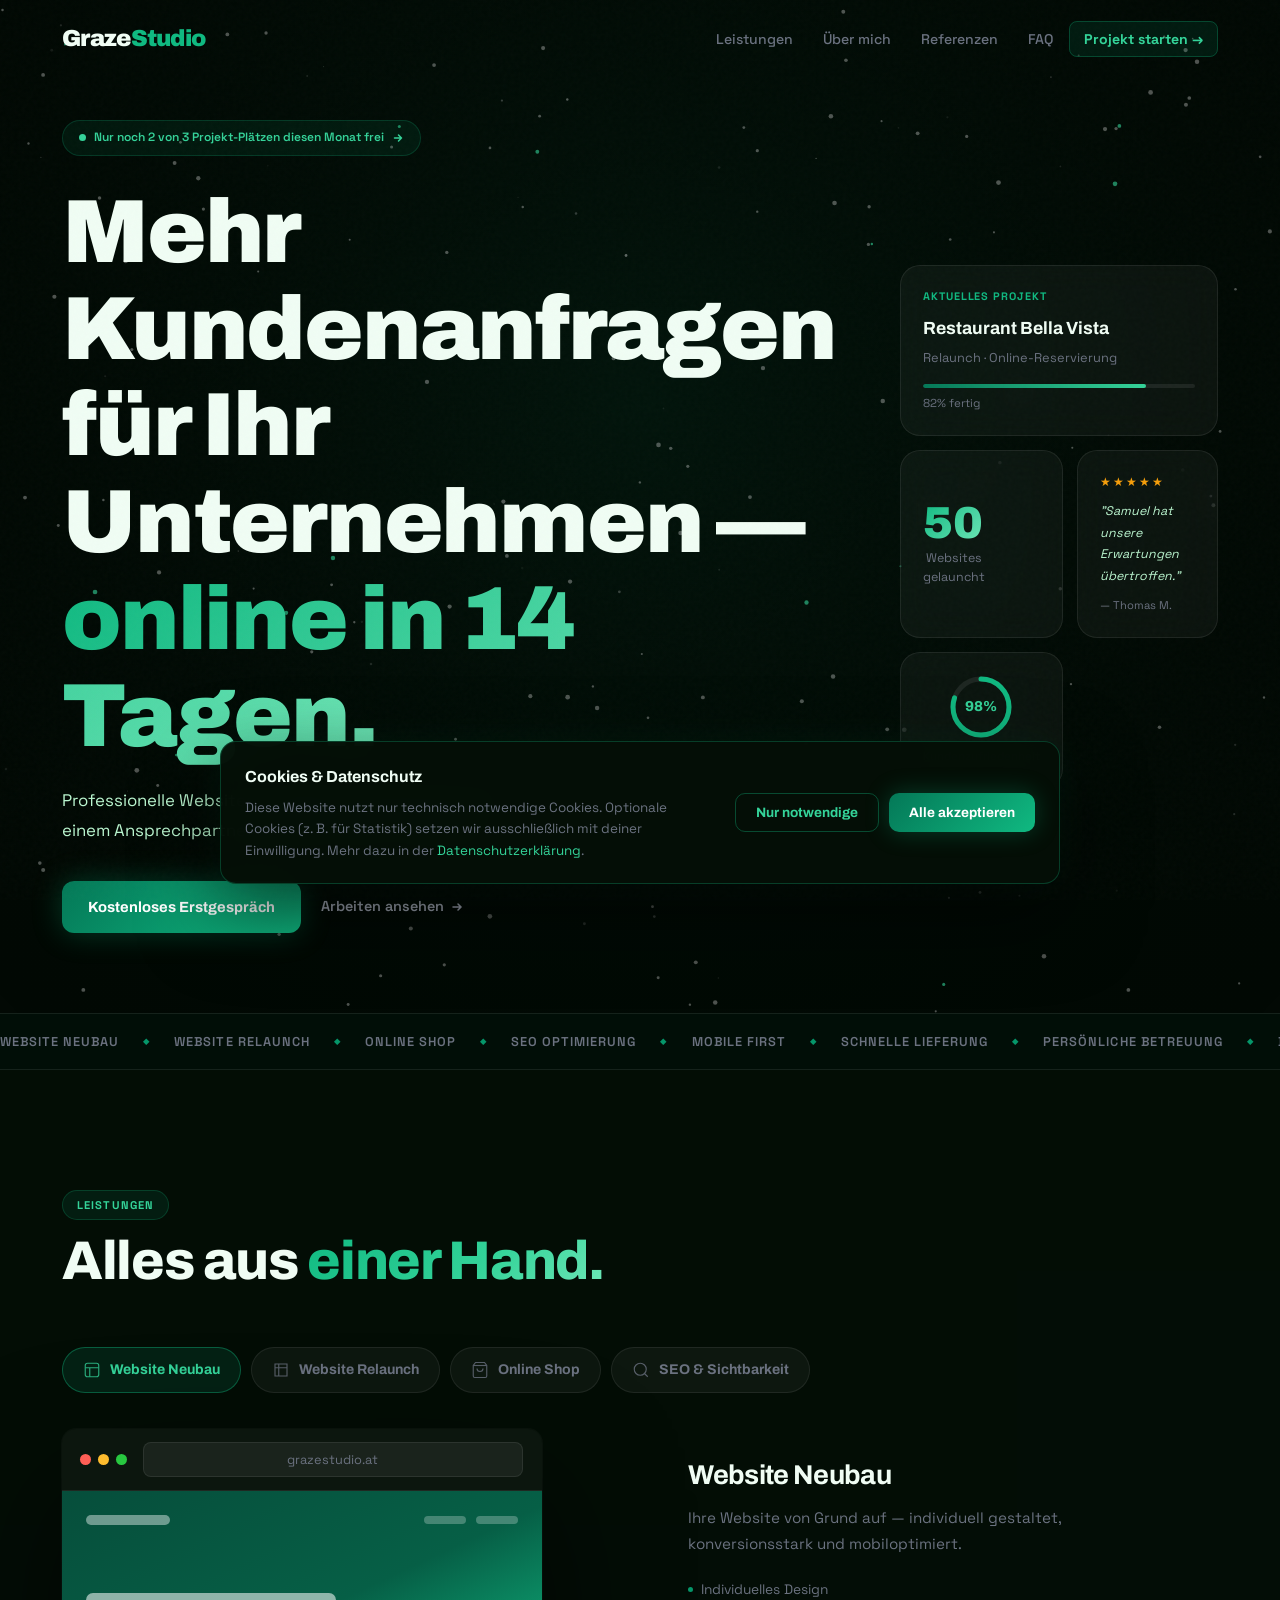
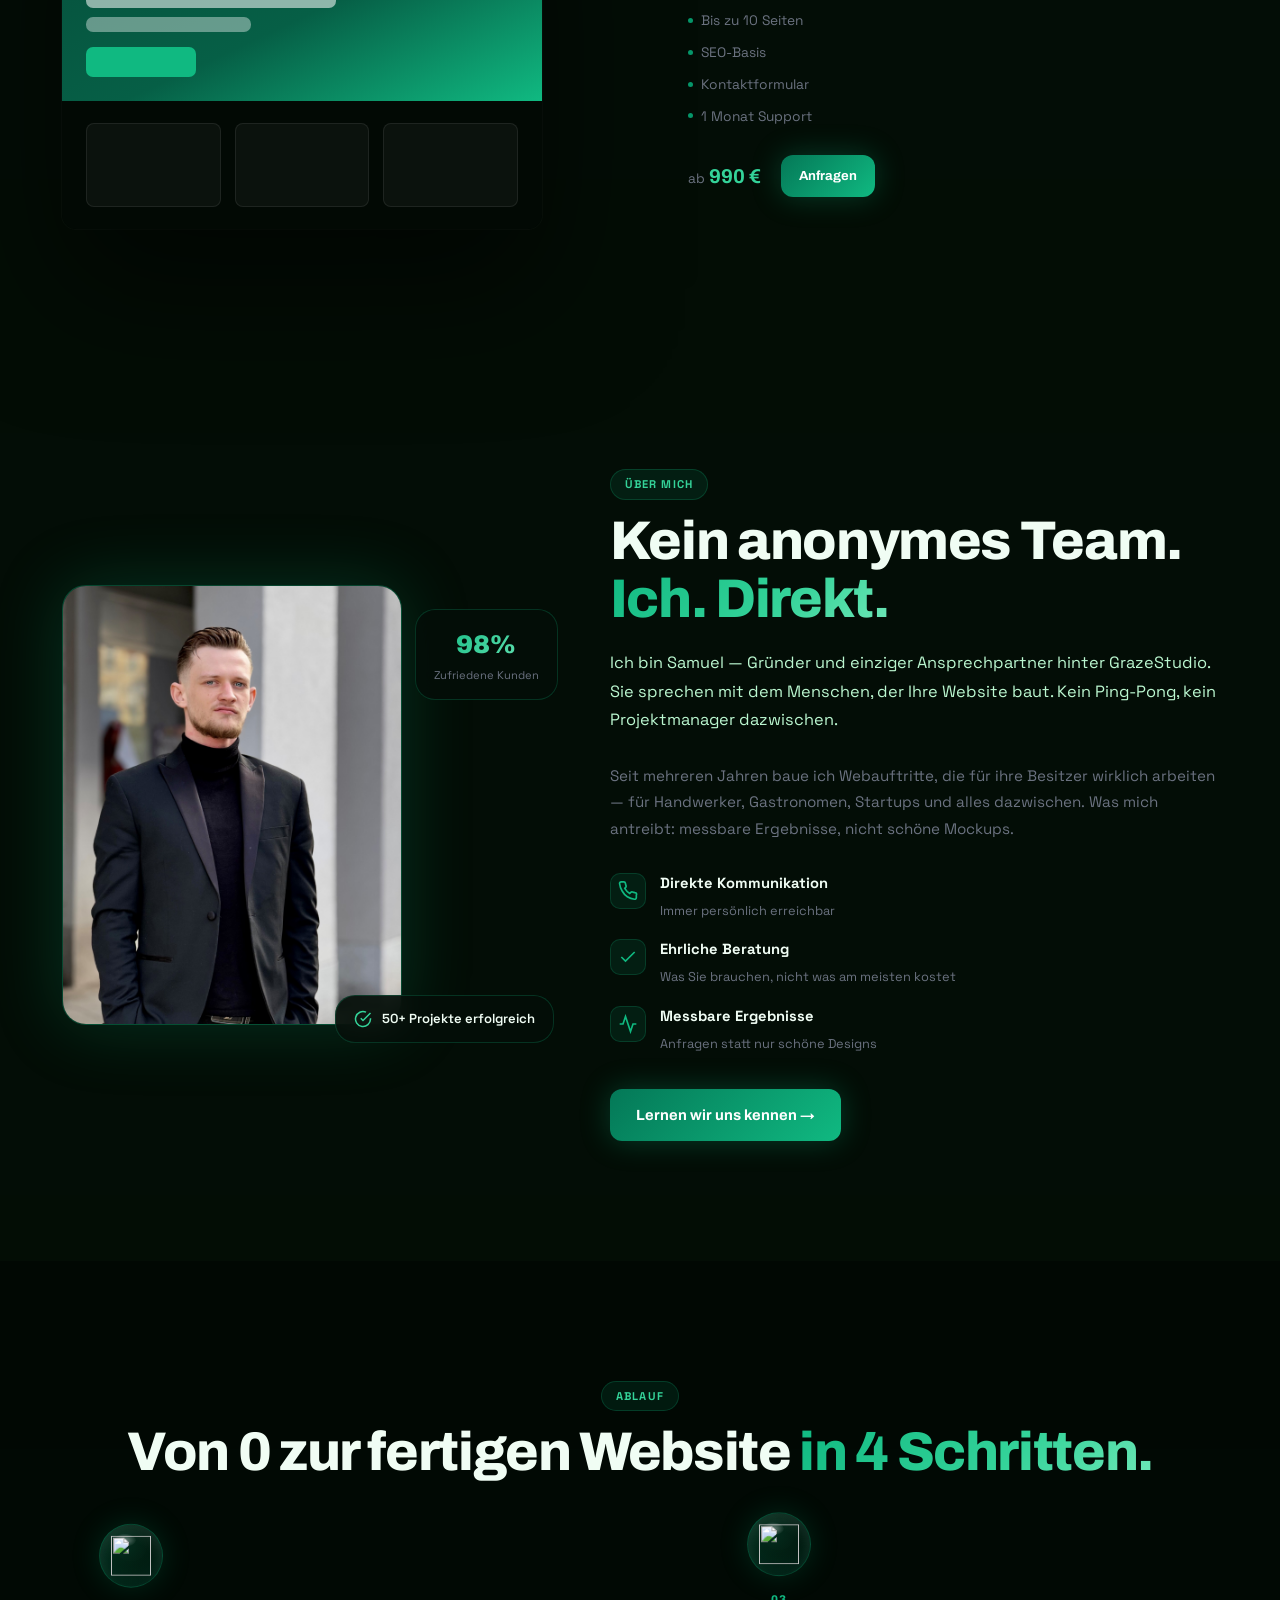
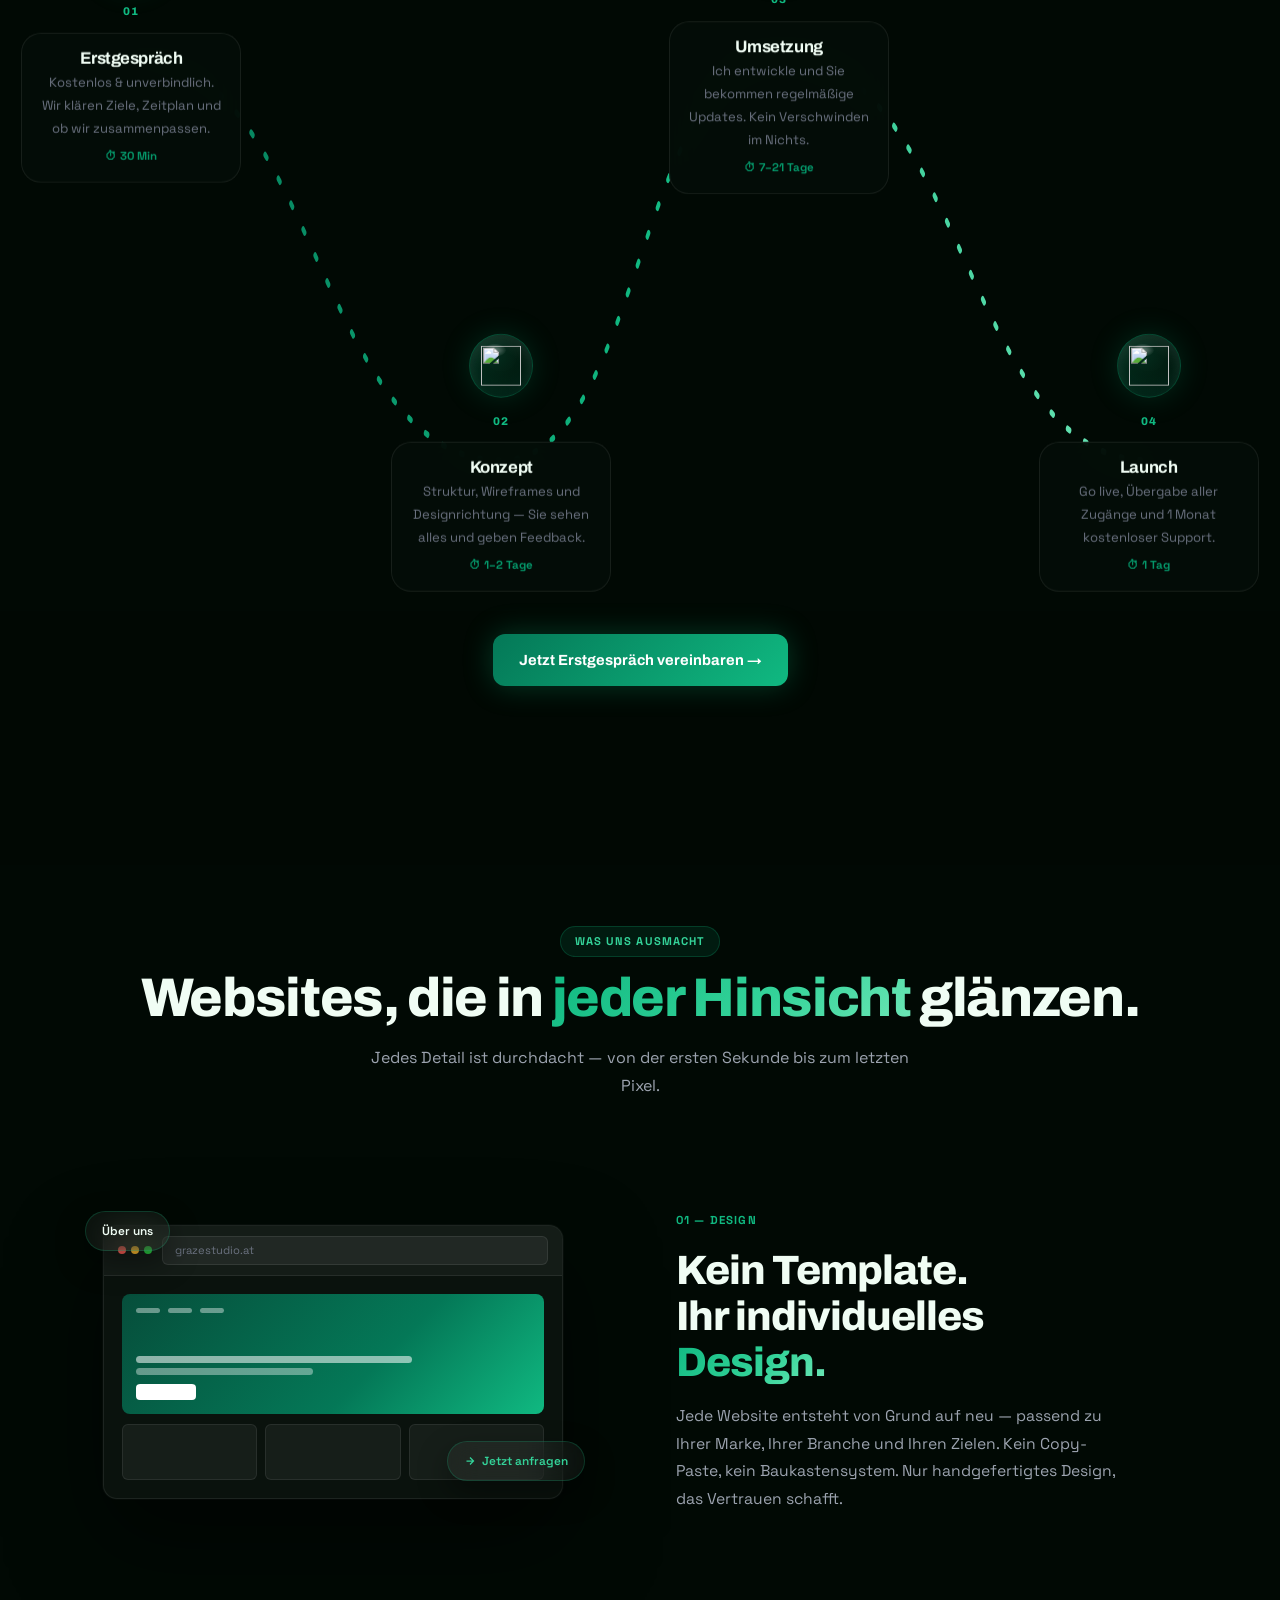
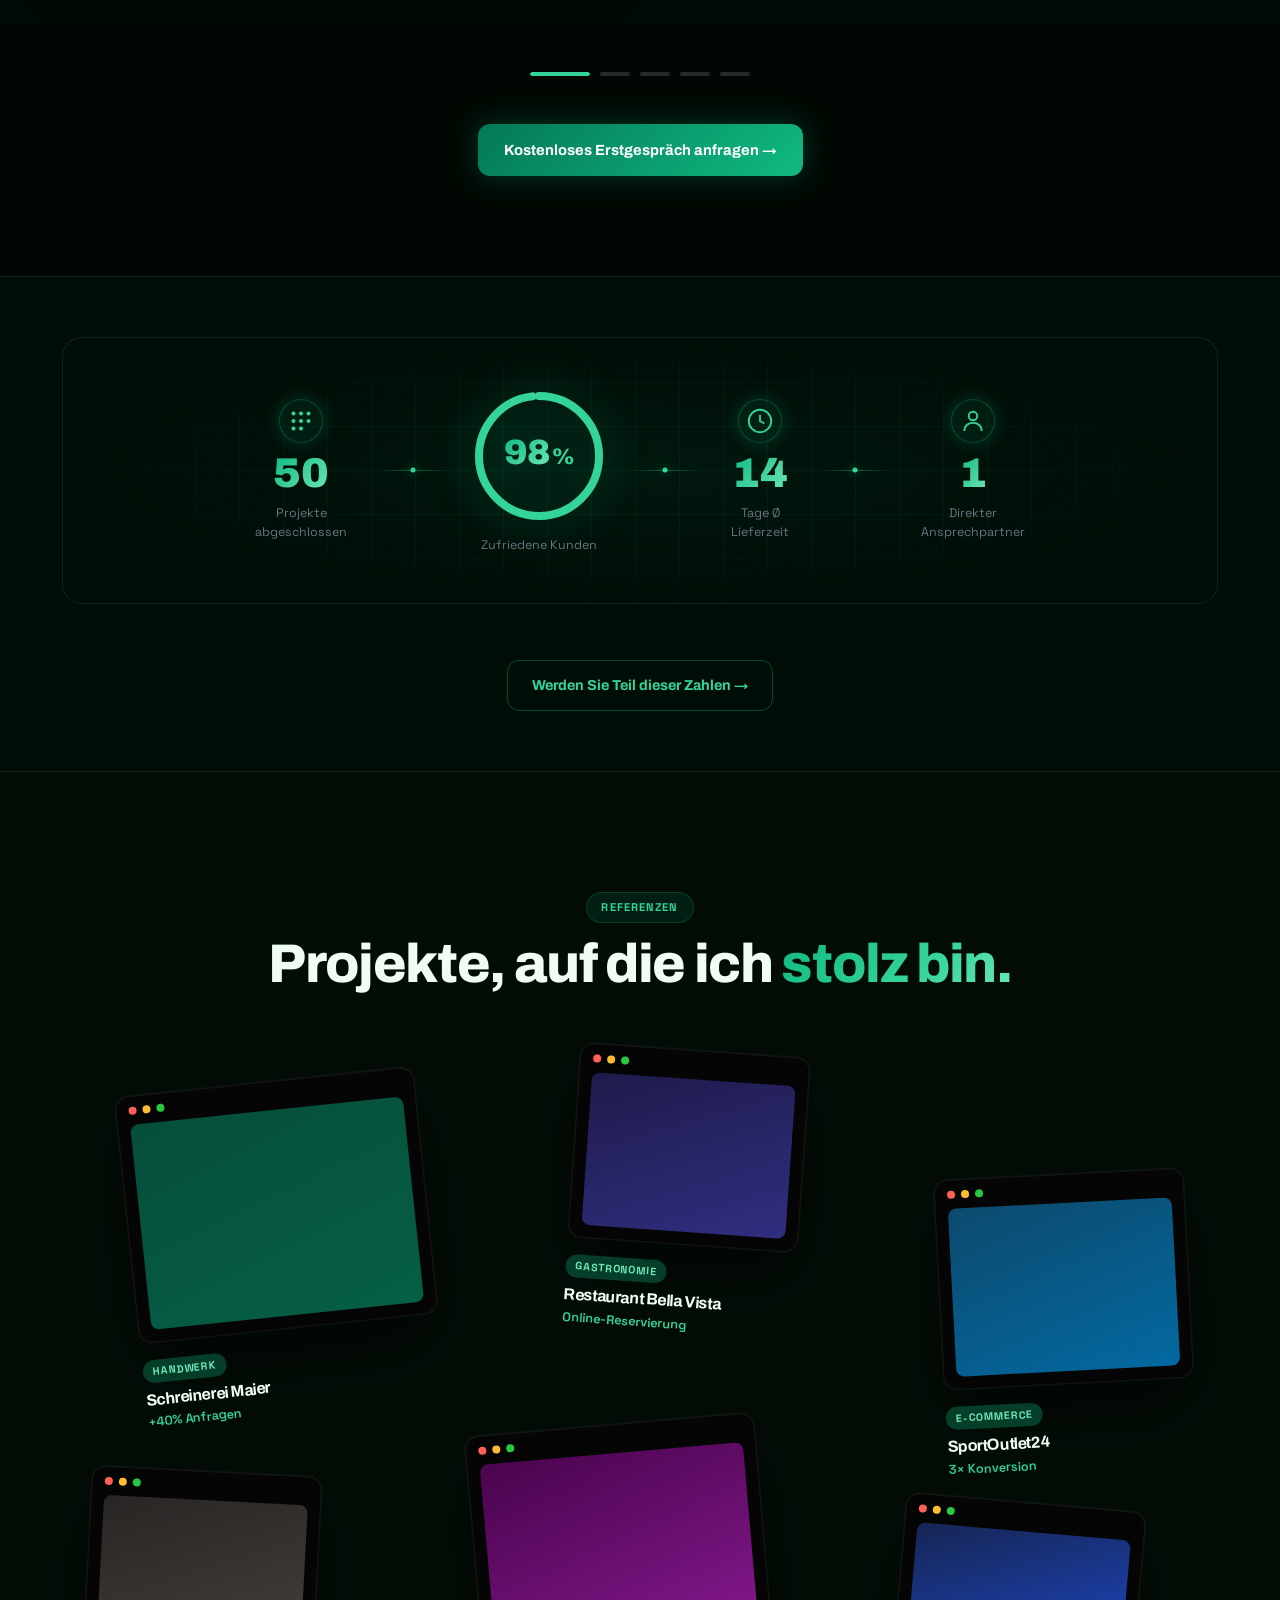
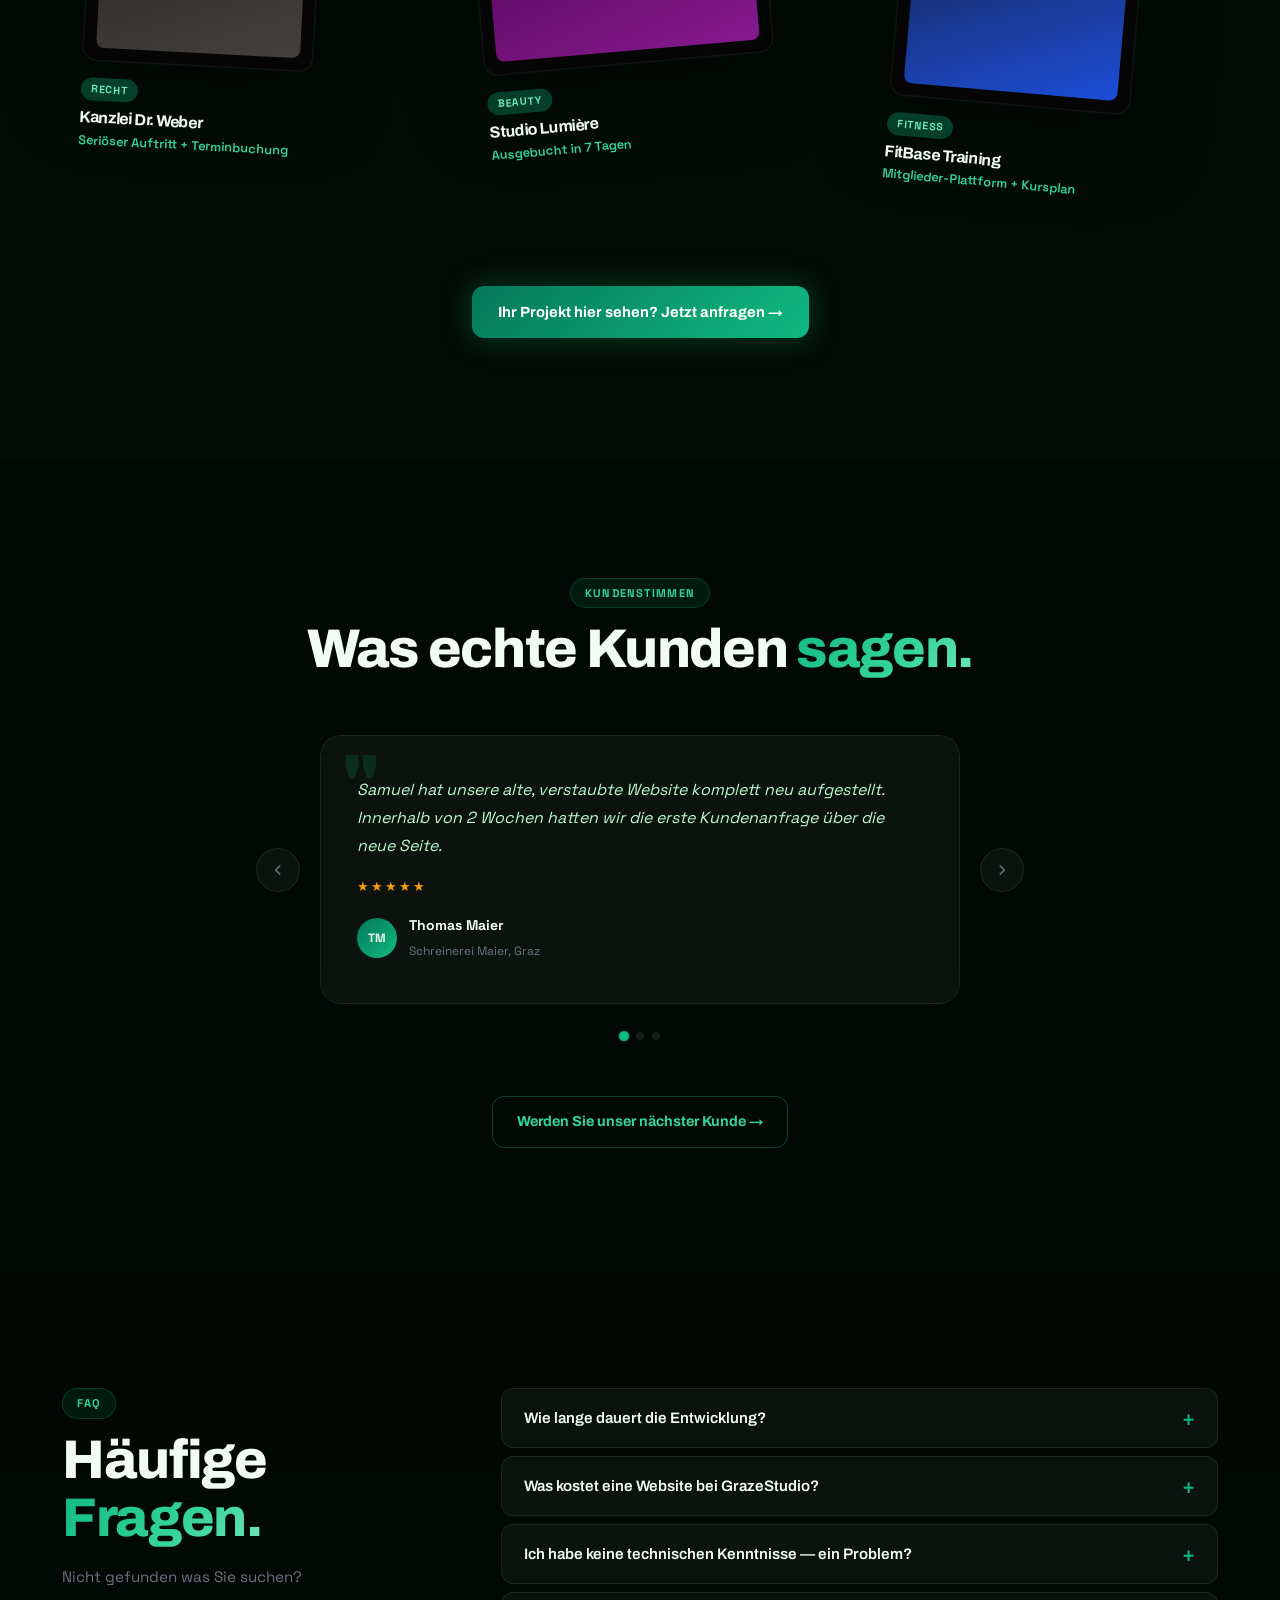
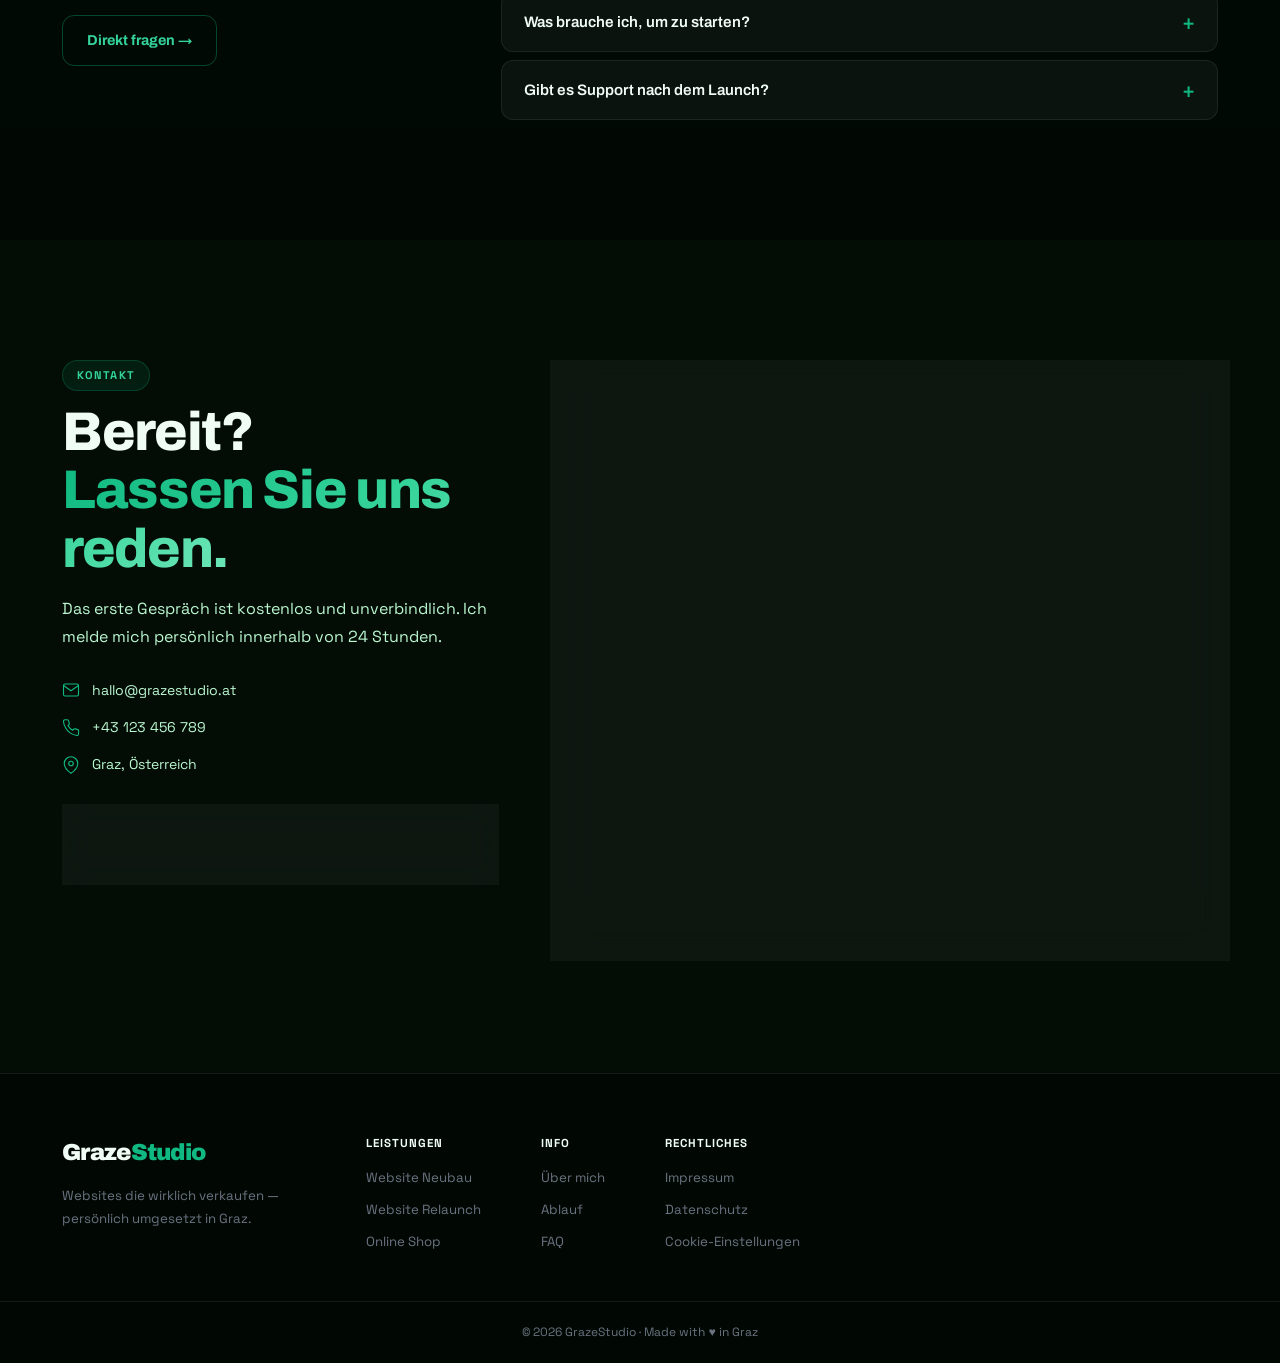
==== commit f93185a2: "Add Datenschutzerklärung, Impressum and cookie consent banner - New datenschutz.html and impressum.h" ====
--- a/index.html
+++ b/index.html
@@ -8,7 +8,7 @@
   <link rel="preconnect" href="https://fonts.googleapis.com" />
   <link rel="preconnect" href="https://fonts.gstatic.com" crossorigin />
   <link href="https://fonts.googleapis.com/css2?family=Archivo:wght@300;400;500;600;700;800;900&family=Space+Grotesk:wght@300;400;500;600;700&display=swap" rel="stylesheet" />
-  <link rel="stylesheet" href="style.css?v=hero-mobile-fix" />
+  <link rel="stylesheet" href="style.css?v=legal-cookie" />
 </head>
 <body>
 
@@ -954,7 +954,7 @@
           <strong>Rechtliches</strong>
           <a href="impressum.html">Impressum</a>
           <a href="datenschutz.html">Datenschutz</a>
-          <a href="agb.html">AGB</a>
+          <a href="#" data-cookie-settings>Cookie-Einstellungen</a>
         </div>
       </div>
     </div>
@@ -963,6 +963,6 @@
     </div>
   </footer>
 
-  <script src="main.js?v=conv-opt"></script>
+  <script src="main.js?v=legal-cookie"></script>
 </body>
 </html>
--- a/style.css
+++ b/style.css
@@ -903,3 +903,69 @@
   .bscene-grid3 { gap:10px; }
   .bscene-card { height:64px; }
 }
+
+/* ════════════════════════════════
+   COOKIE CONSENT BANNER
+   ════════════════════════════════ */
+.cookie-banner {
+  position:fixed; left:16px; right:16px; bottom:16px; z-index:2000;
+  max-width:840px; margin:0 auto;
+  background:rgba(5,15,7,.96); backdrop-filter:blur(16px); -webkit-backdrop-filter:blur(16px);
+  border:1px solid rgba(16,185,129,.28); border-radius:16px;
+  box-shadow:0 30px 80px rgba(0,0,0,.6), 0 0 40px rgba(16,185,129,.08);
+  padding:22px 24px;
+  transform:translateY(140%); transition:transform .5s var(--ease);
+}
+.cookie-banner.show { transform:translateY(0); }
+.cookie-inner { display:flex; align-items:center; gap:24px; flex-wrap:wrap; }
+.cookie-text { flex:1; min-width:240px; }
+.cookie-text strong { display:block; font-family:'Archivo',sans-serif; font-size:1rem; color:var(--text-1); margin-bottom:6px; }
+.cookie-text p { font-size:.84rem; color:var(--text-3); line-height:1.6; }
+.cookie-text a { color:var(--em-400); text-decoration:none; }
+.cookie-text a:hover { text-decoration:underline; }
+.cookie-actions { display:flex; gap:10px; flex-shrink:0; }
+.cookie-btn {
+  font-family:'Archivo',sans-serif; font-weight:700; font-size:.85rem;
+  padding:11px 20px; border-radius:10px; cursor:pointer; white-space:nowrap;
+  transition:transform var(--t) var(--ease), background var(--t), border-color var(--t);
+}
+.cookie-necessary { background:transparent; color:var(--em-400); border:1px solid rgba(16,185,129,.35); }
+.cookie-necessary:hover { background:rgba(16,185,129,.1); border-color:rgba(16,185,129,.6); }
+.cookie-accept { background:linear-gradient(135deg,var(--em-700),var(--em-500)); color:#fff; border:none; box-shadow:0 0 24px rgba(16,185,129,.28); }
+.cookie-accept:hover { transform:translateY(-2px); }
+@media (max-width:600px) {
+  .cookie-actions { width:100%; }
+  .cookie-btn { flex:1; }
+}
+
+/* ════════════════════════════════
+   LEGAL PAGES (Impressum / Datenschutz)
+   ════════════════════════════════ */
+.legal-nav {
+  position:sticky; top:0; z-index:1000;
+  background:rgba(2,9,4,.85); backdrop-filter:blur(24px); -webkit-backdrop-filter:blur(24px);
+  border-bottom:1px solid var(--border);
+}
+.legal-nav-inner { max-width:900px; margin:0 auto; padding:20px 32px; display:flex; align-items:center; justify-content:space-between; }
+.legal-back { display:inline-flex; align-items:center; gap:6px; color:var(--text-3); font-size:.88rem; font-weight:600; text-decoration:none; transition:color var(--t); }
+.legal-back:hover { color:var(--em-400); }
+.legal-wrap { max-width:820px; margin:0 auto; padding:64px 32px 96px; }
+.legal-wrap h1 { font-family:'Archivo',sans-serif; font-size:clamp(2rem,5vw,2.8rem); font-weight:900; margin-bottom:12px; }
+.legal-wrap .legal-updated { font-size:.82rem; color:var(--text-3); margin-bottom:40px; }
+.legal-wrap h2 { font-family:'Archivo',sans-serif; font-size:1.3rem; font-weight:800; color:var(--text-1); margin:38px 0 12px; }
+.legal-wrap h3 { font-size:1rem; font-weight:700; color:var(--text-1); margin:22px 0 8px; }
+.legal-wrap p, .legal-wrap li { font-size:.92rem; color:var(--text-2); line-height:1.8; }
+.legal-wrap p { margin-bottom:14px; }
+.legal-wrap ul { margin:0 0 16px 22px; display:flex; flex-direction:column; gap:6px; }
+.legal-wrap a { color:var(--em-400); text-decoration:none; }
+.legal-wrap a:hover { text-decoration:underline; }
+.legal-wrap strong { color:var(--text-1); }
+.legal-placeholder {
+  background:rgba(245,158,11,.1); border:1px solid rgba(245,158,11,.35); color:#fcd34d;
+  border-radius:4px; padding:1px 7px; font-weight:600; font-size:.86em;
+}
+.legal-notice {
+  background:rgba(245,158,11,.08); border:1px solid rgba(245,158,11,.3);
+  border-radius:12px; padding:18px 22px; margin-bottom:40px;
+}
+.legal-notice p { font-size:.86rem; color:#fcd34d; margin:0; }
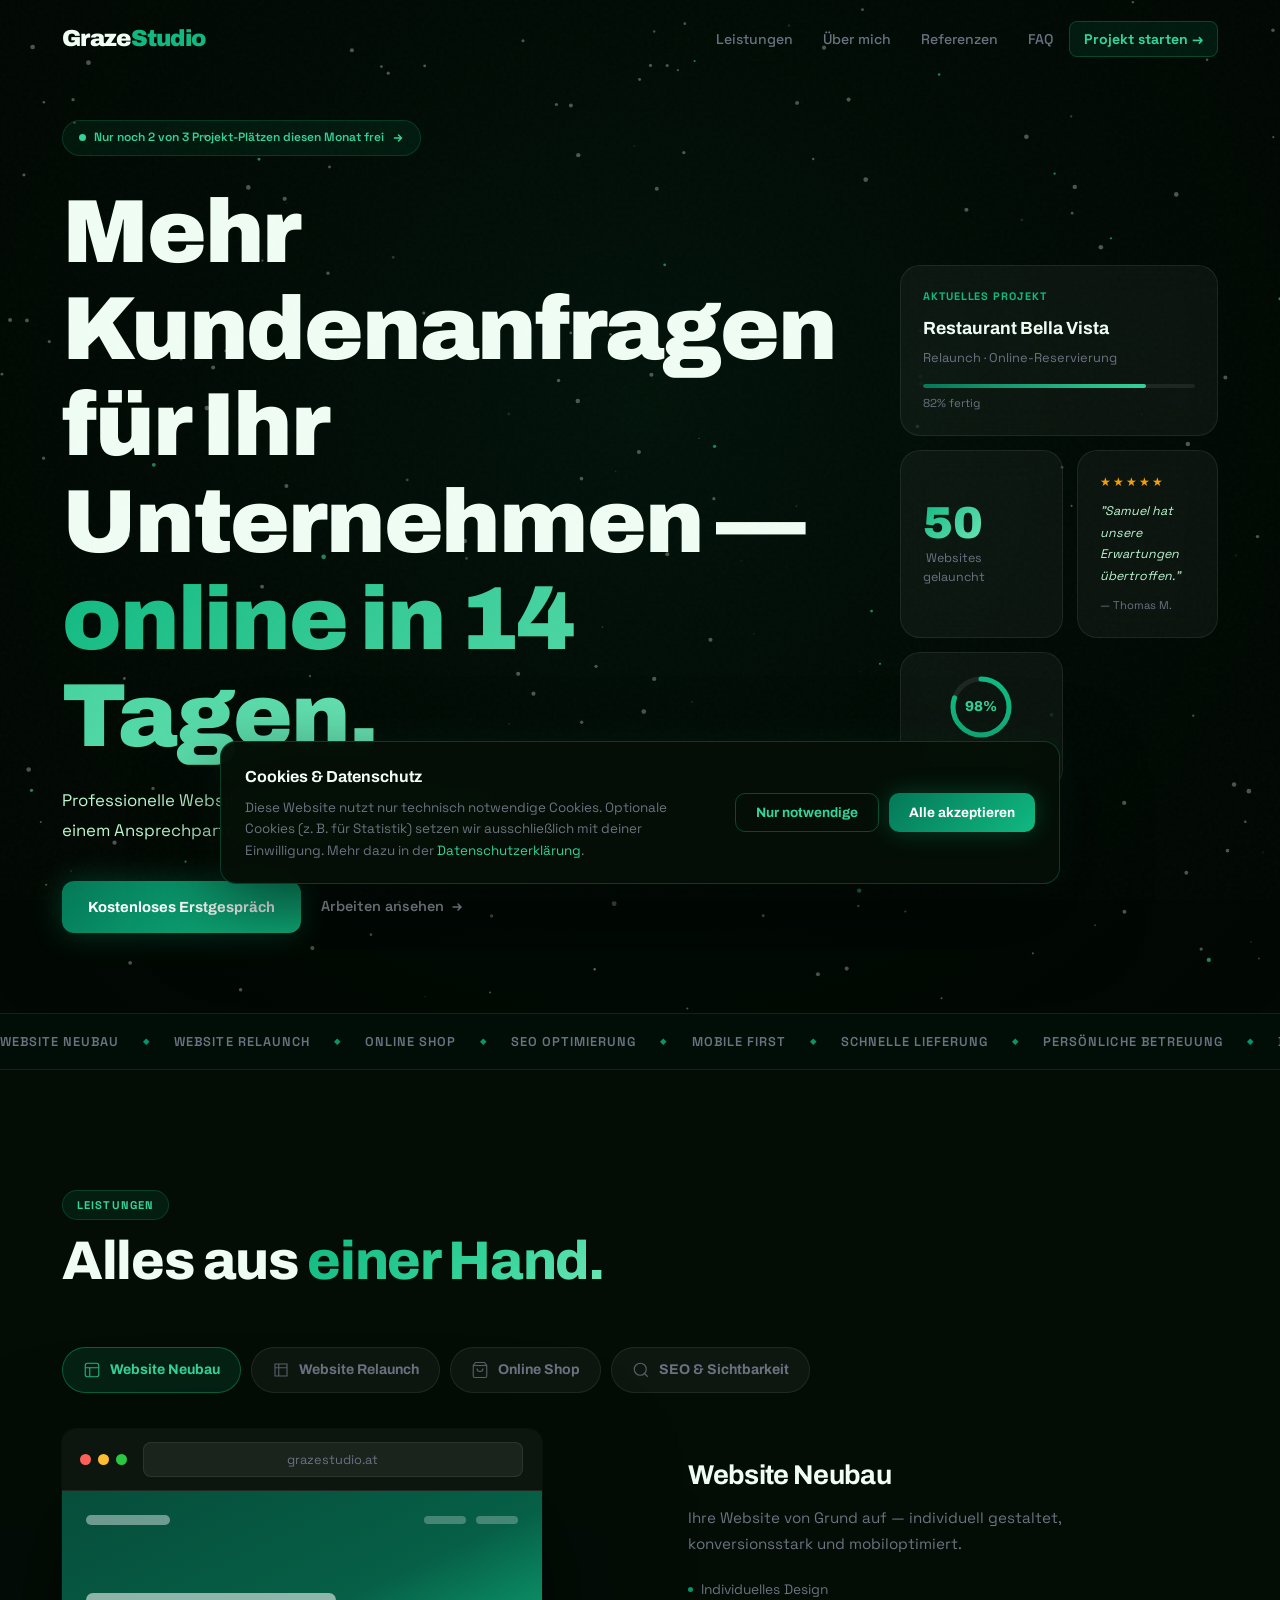
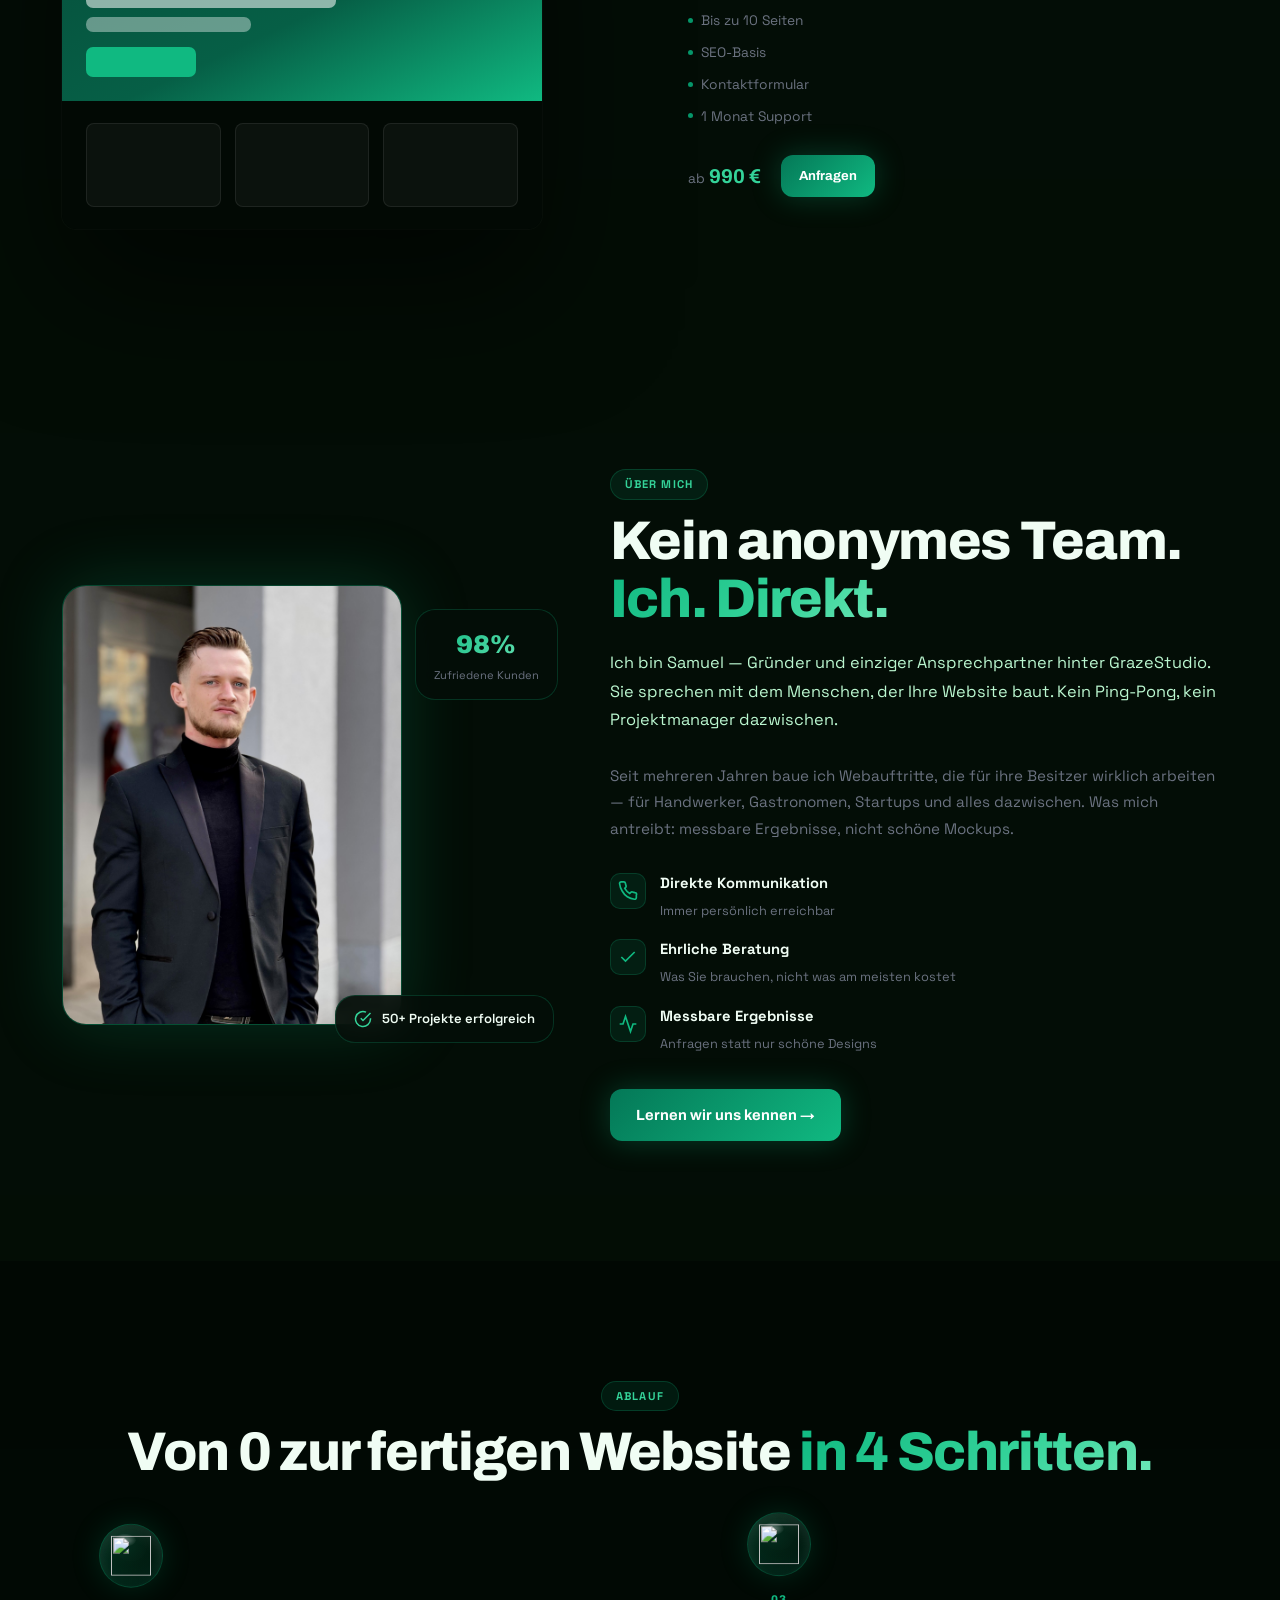
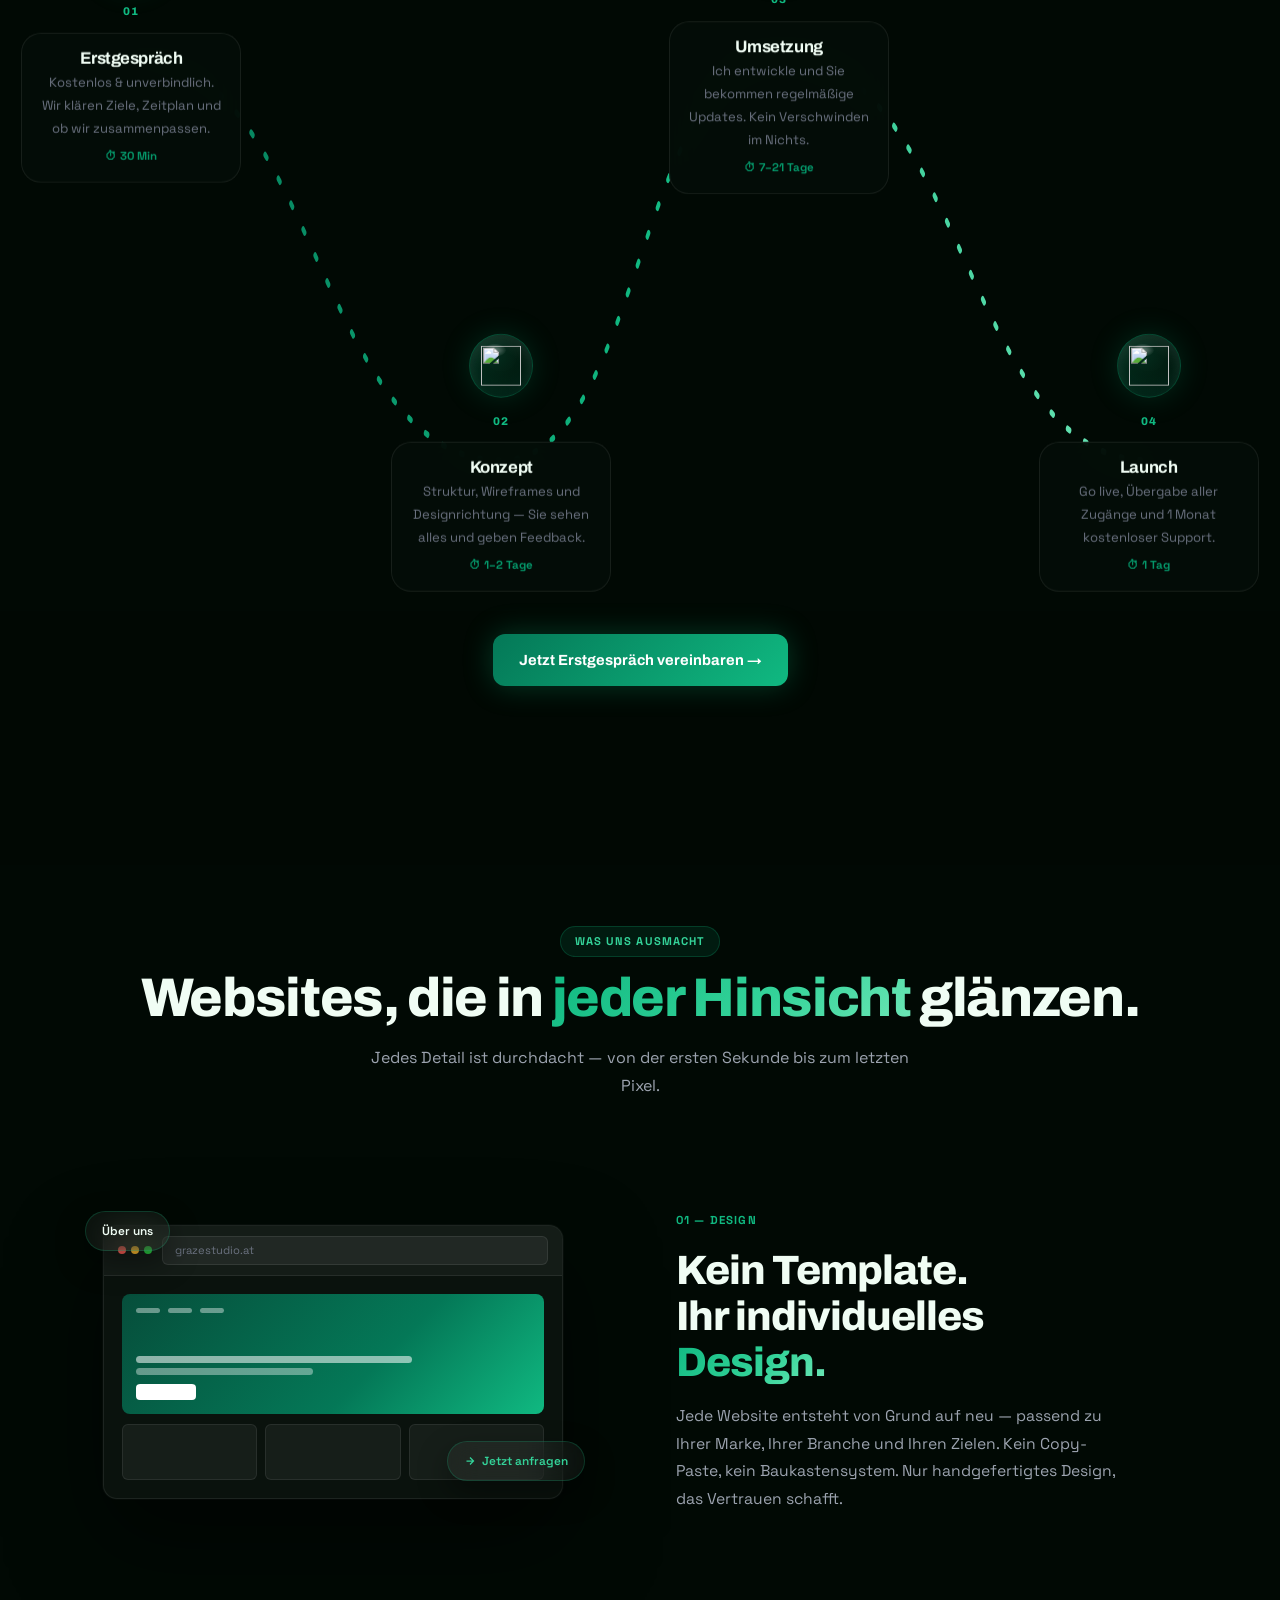
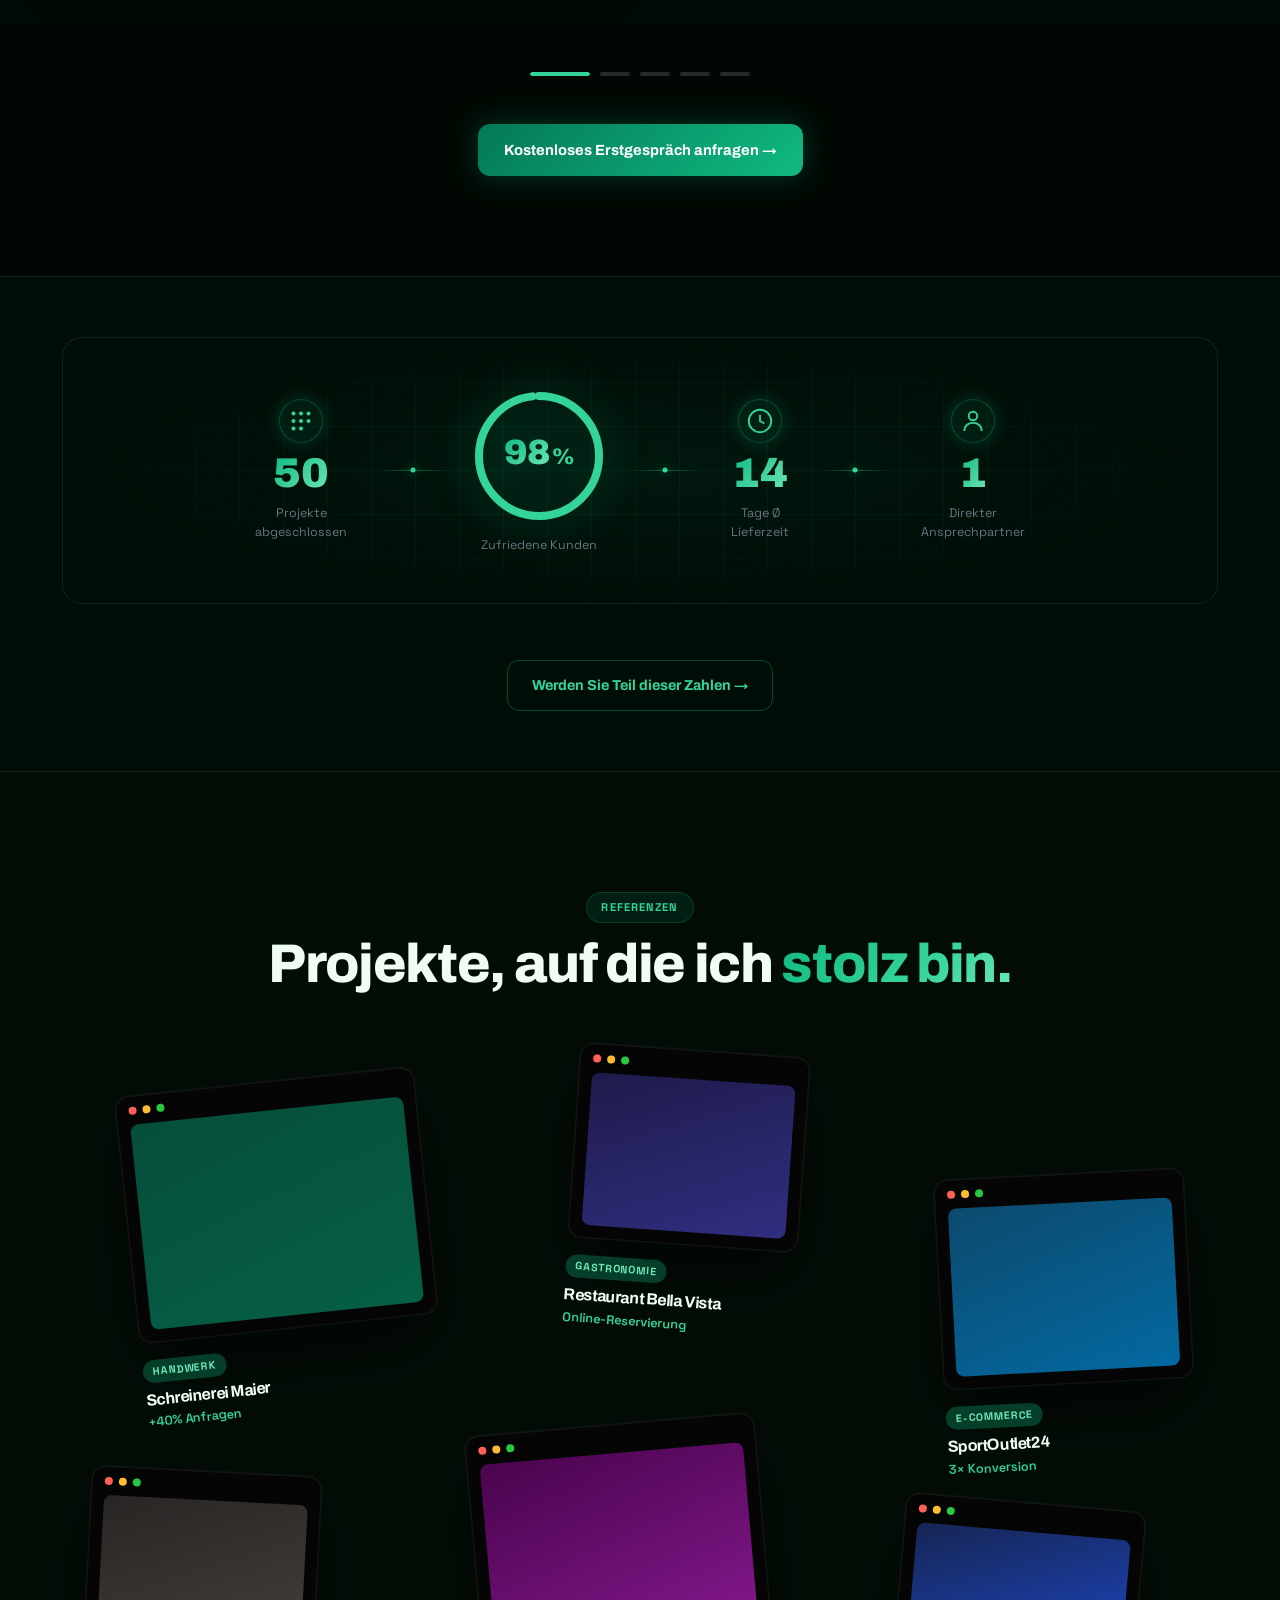
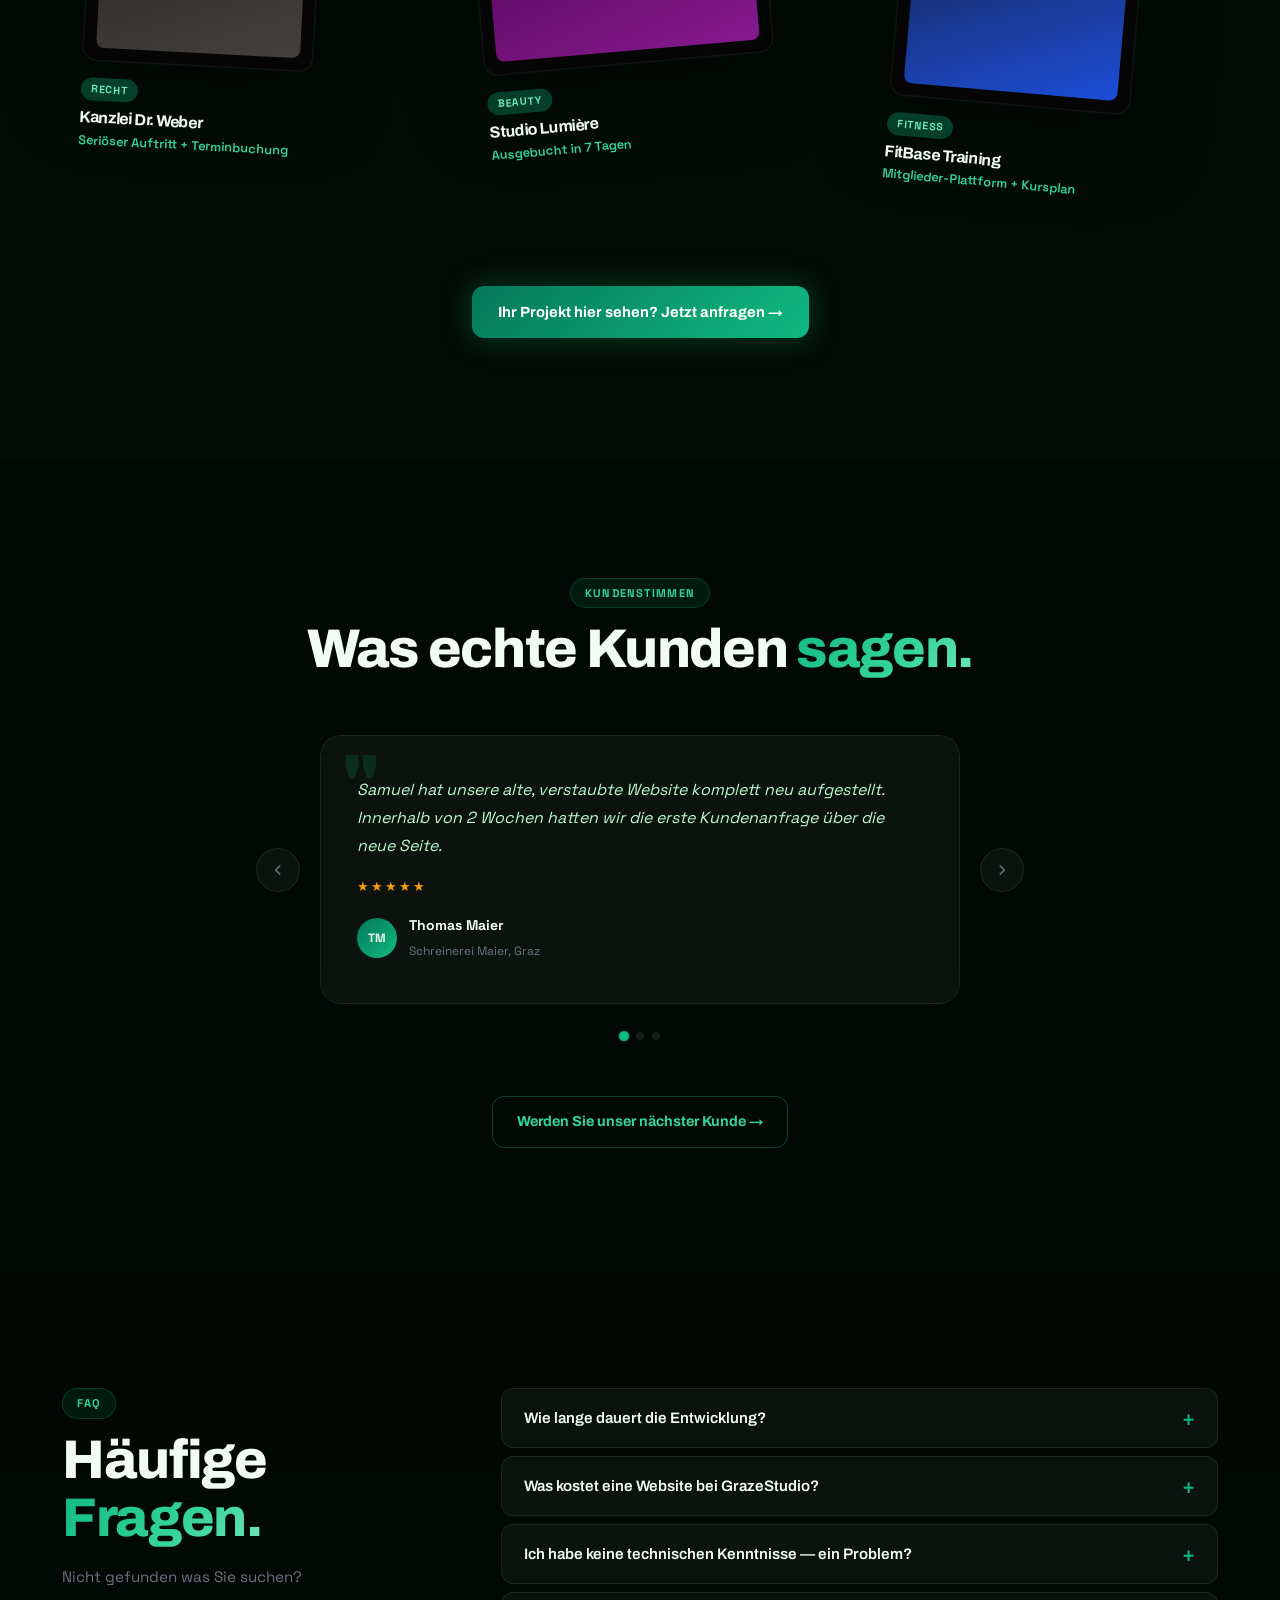
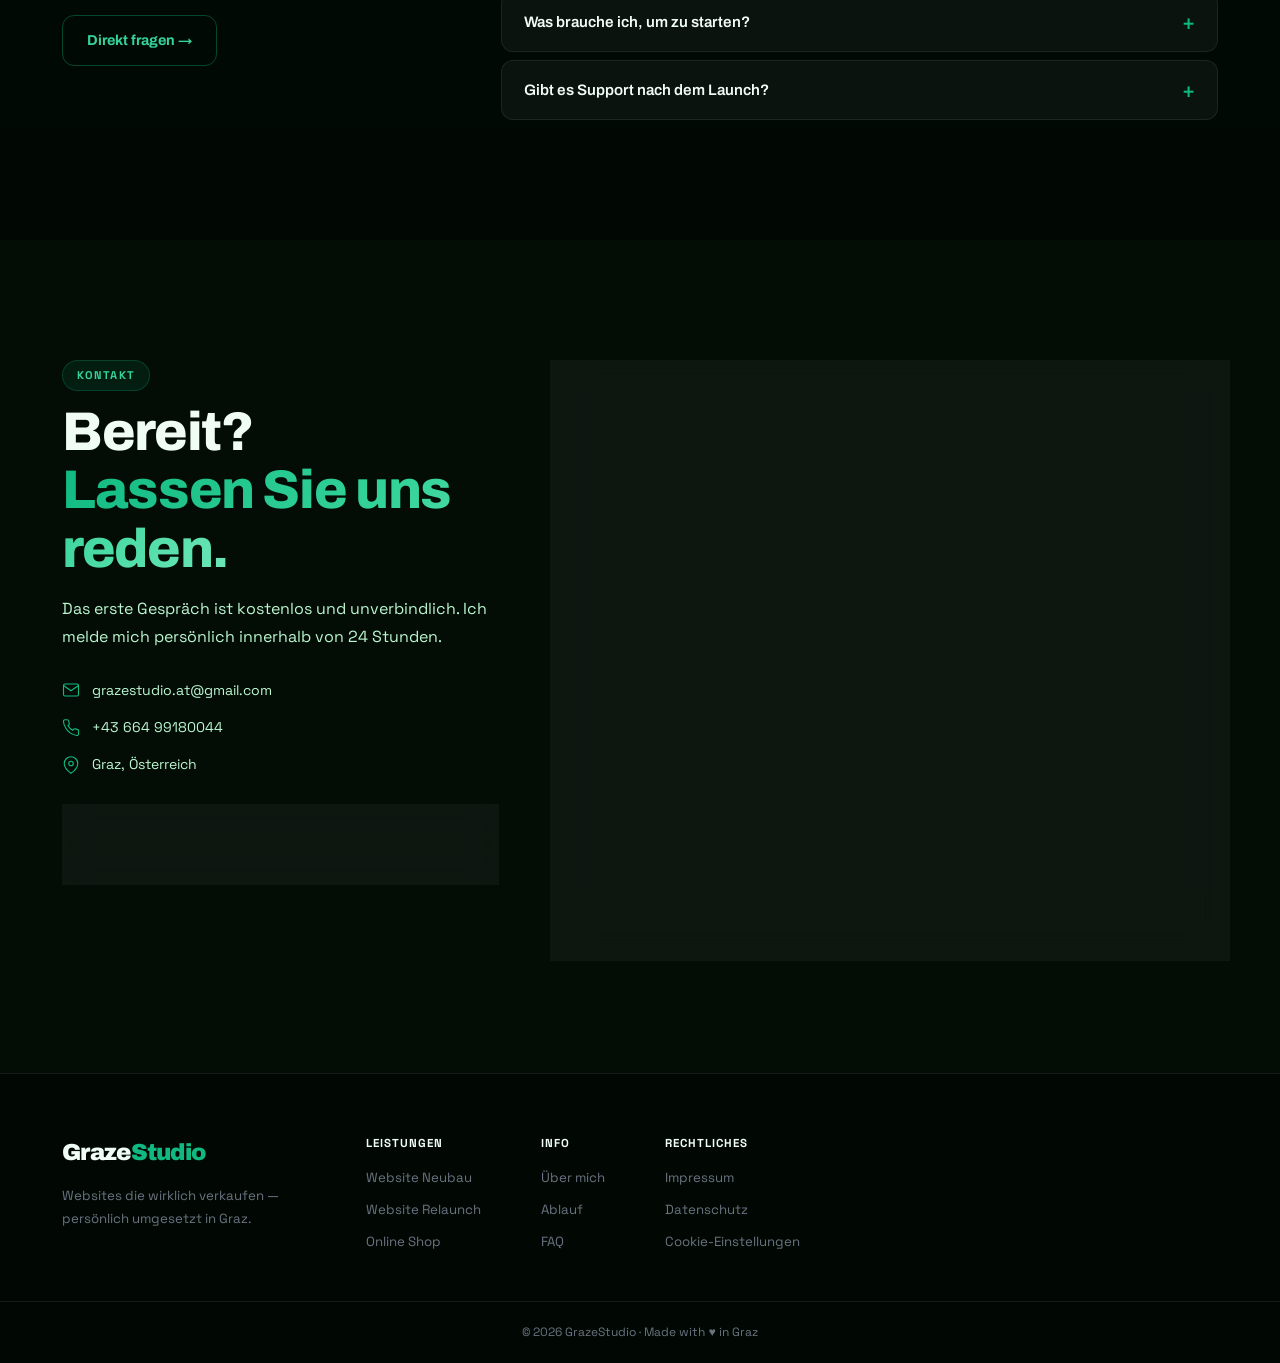
==== commit e63a216d: "Fill legal pages with real operator data Datenschutzerklaerung complete (Samuel Kessler / GrazeStudi" ====
--- a/index.html
+++ b/index.html
@@ -880,11 +880,11 @@
           <div class="contact-details">
             <div class="contact-row">
               <svg width="18" height="18" viewBox="0 0 24 24" fill="none" stroke="var(--em-500)" stroke-width="1.5"><path d="M4 4h16c1.1 0 2 .9 2 2v12c0 1.1-.9 2-2 2H4c-1.1 0-2-.9-2-2V6c0-1.1.9-2 2-2z"/><polyline points="22,6 12,13 2,6"/></svg>
-              <span>hallo@grazestudio.at</span>
+              <span>grazestudio.at@gmail.com</span>
             </div>
             <div class="contact-row">
               <svg width="18" height="18" viewBox="0 0 24 24" fill="none" stroke="var(--em-500)" stroke-width="1.5"><path d="M22 16.92v3a2 2 0 0 1-2.18 2 19.79 19.79 0 0 1-8.63-3.07A19.5 19.5 0 0 1 4.99 12a19.79 19.79 0 0 1-3.07-8.67A2 2 0 0 1 3.92 1h3a2 2 0 0 1 2 1.72 12.84 12.84 0 0 0 .7 2.81 2 2 0 0 1-.45 2.11L8.09 8.91a16 16 0 0 0 6 6l1.27-1.27a2 2 0 0 1 2.11-.45 12.84 12.84 0 0 0 2.81.7A2 2 0 0 1 22 16.92z"/></svg>
-              <span>+43 123 456 789</span>
+              <span>+43 664 99180044</span>
             </div>
             <div class="contact-row">
               <svg width="18" height="18" viewBox="0 0 24 24" fill="none" stroke="var(--em-500)" stroke-width="1.5"><path d="M21 10c0 7-9 13-9 13s-9-6-9-13a9 9 0 0 1 18 0z"/><circle cx="12" cy="10" r="3"/></svg>
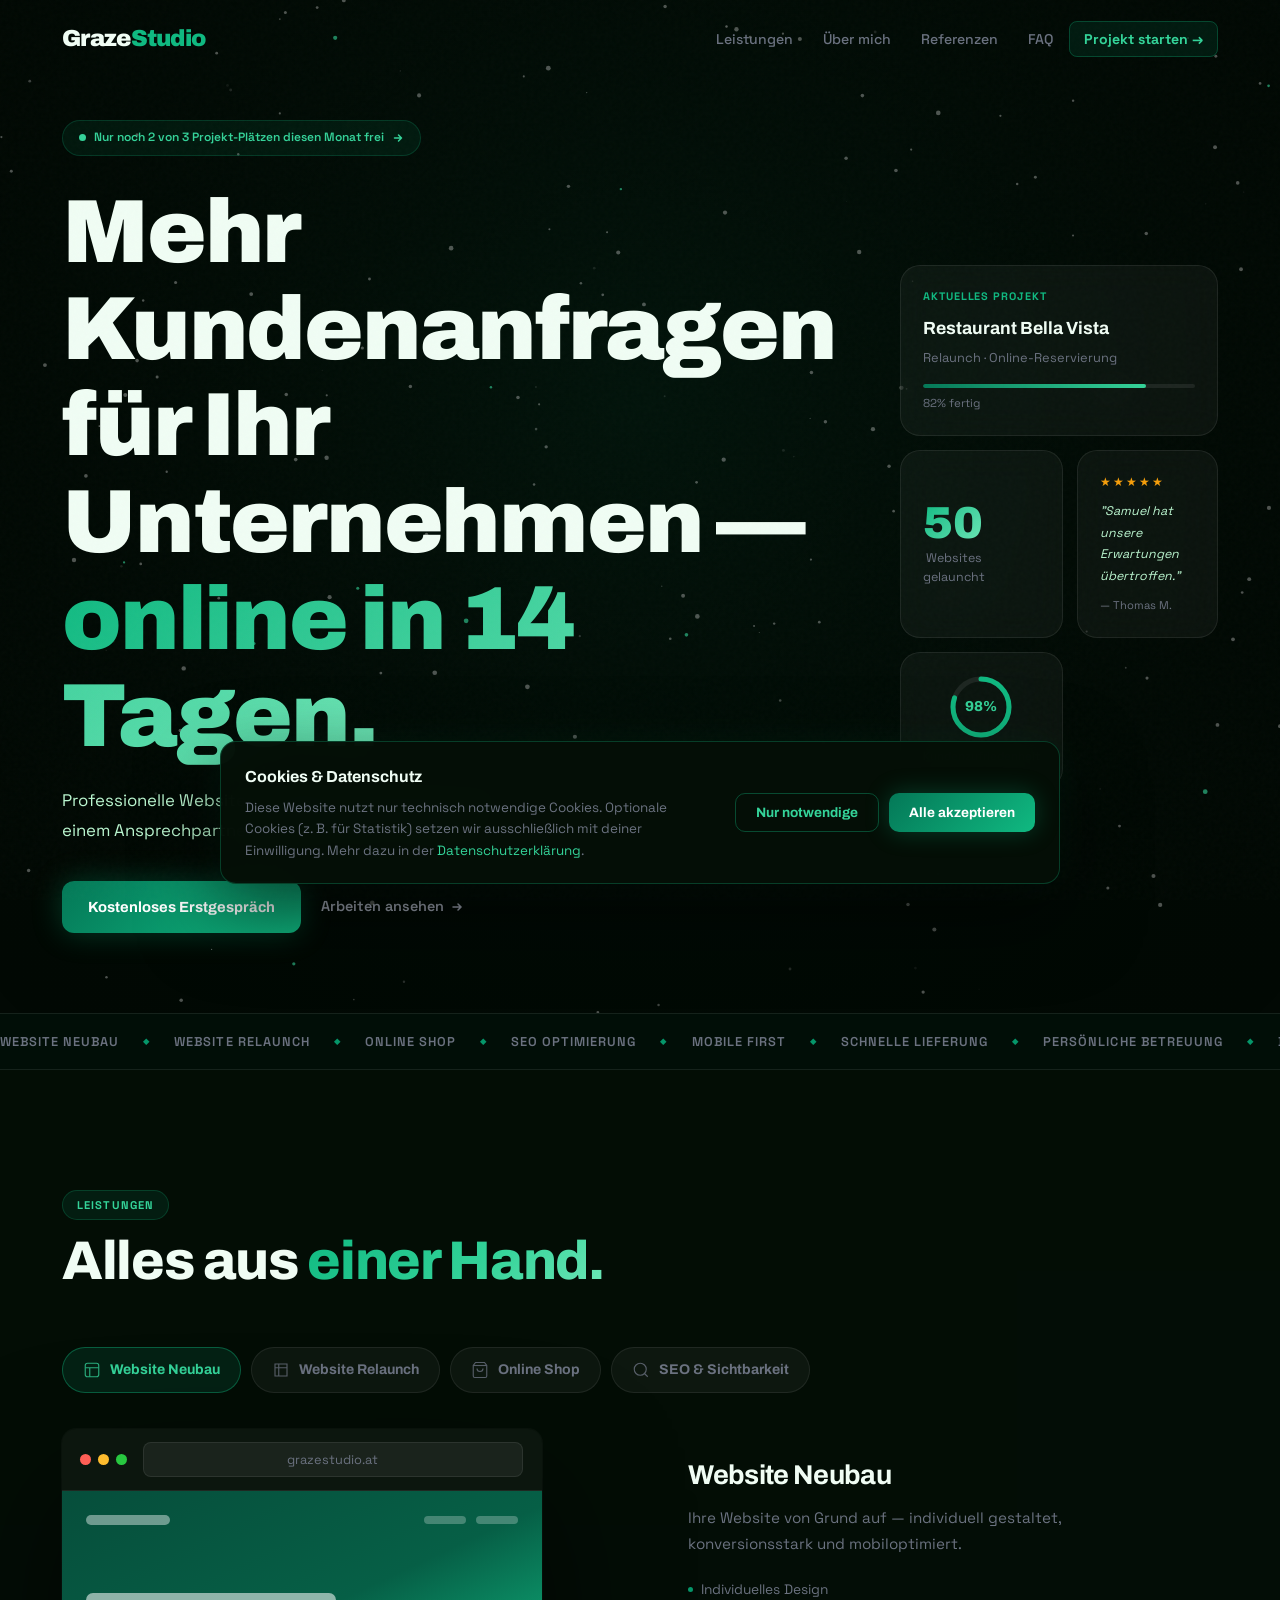
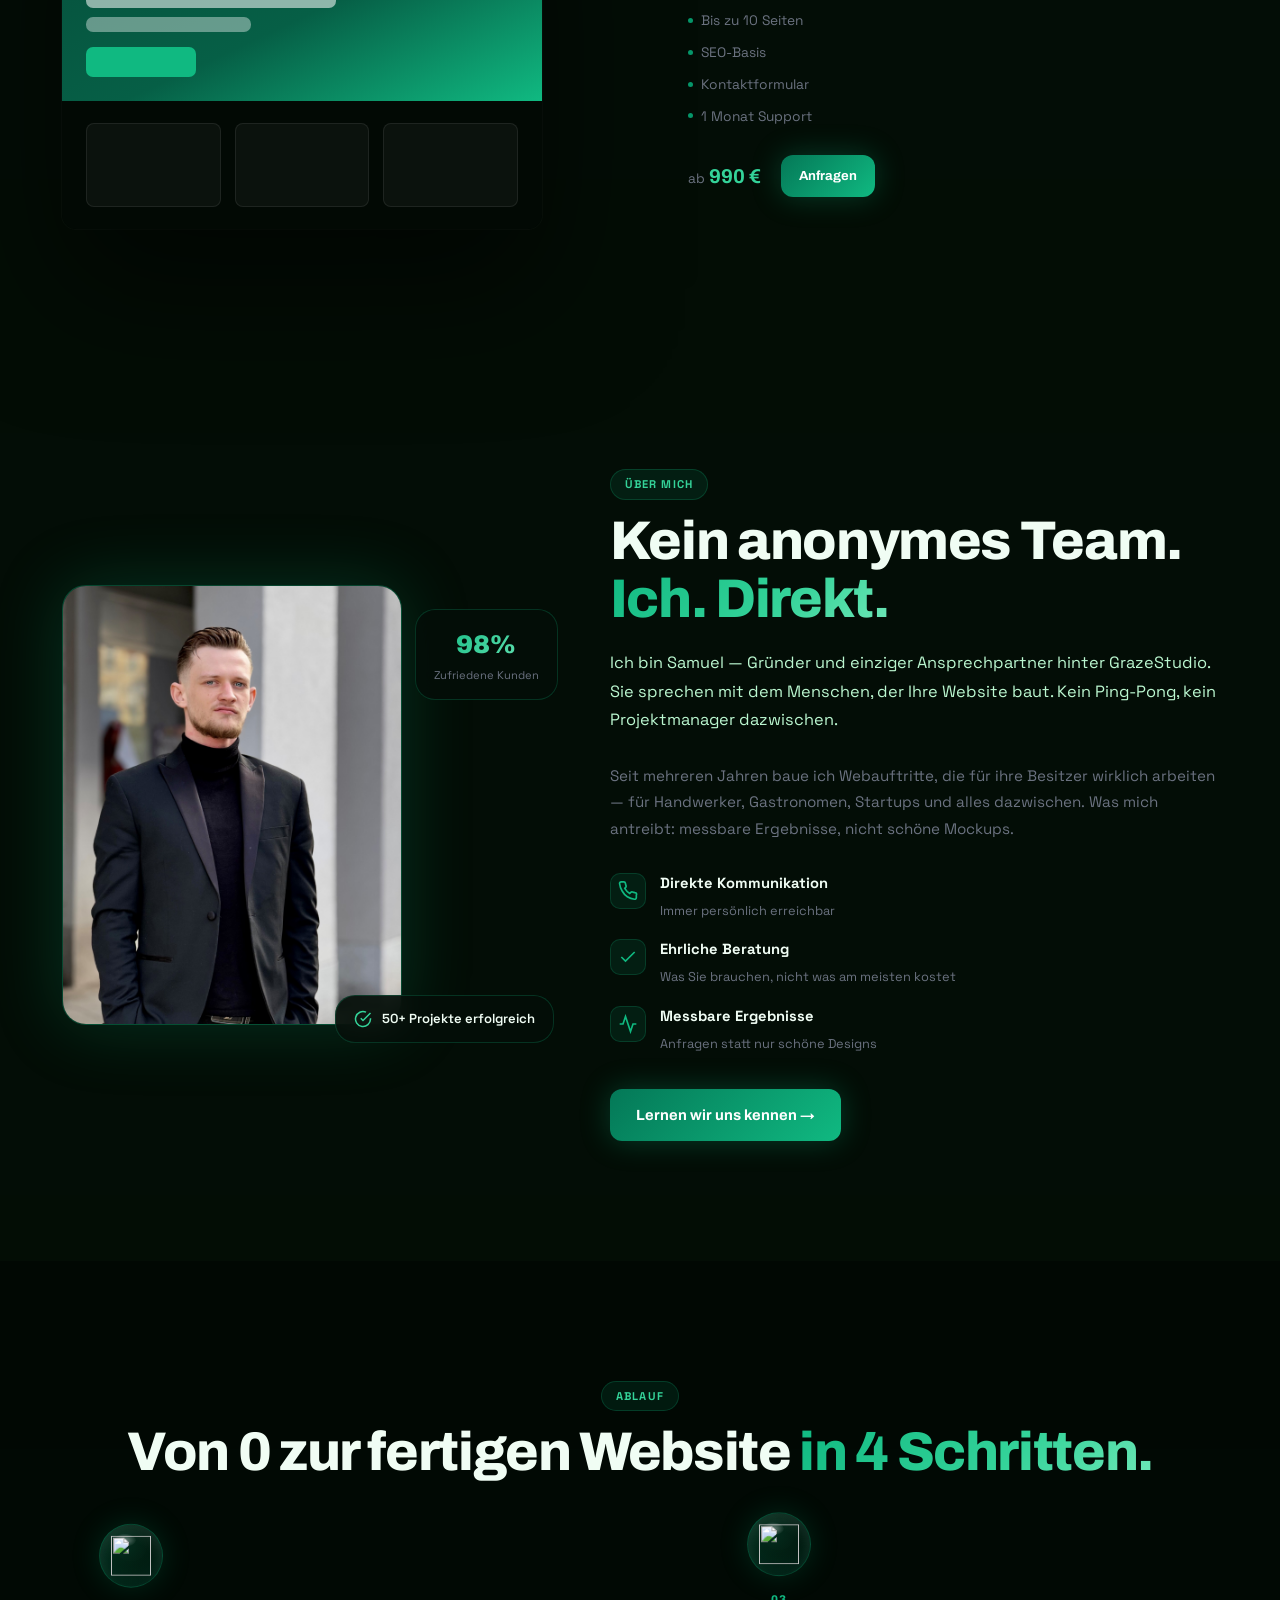
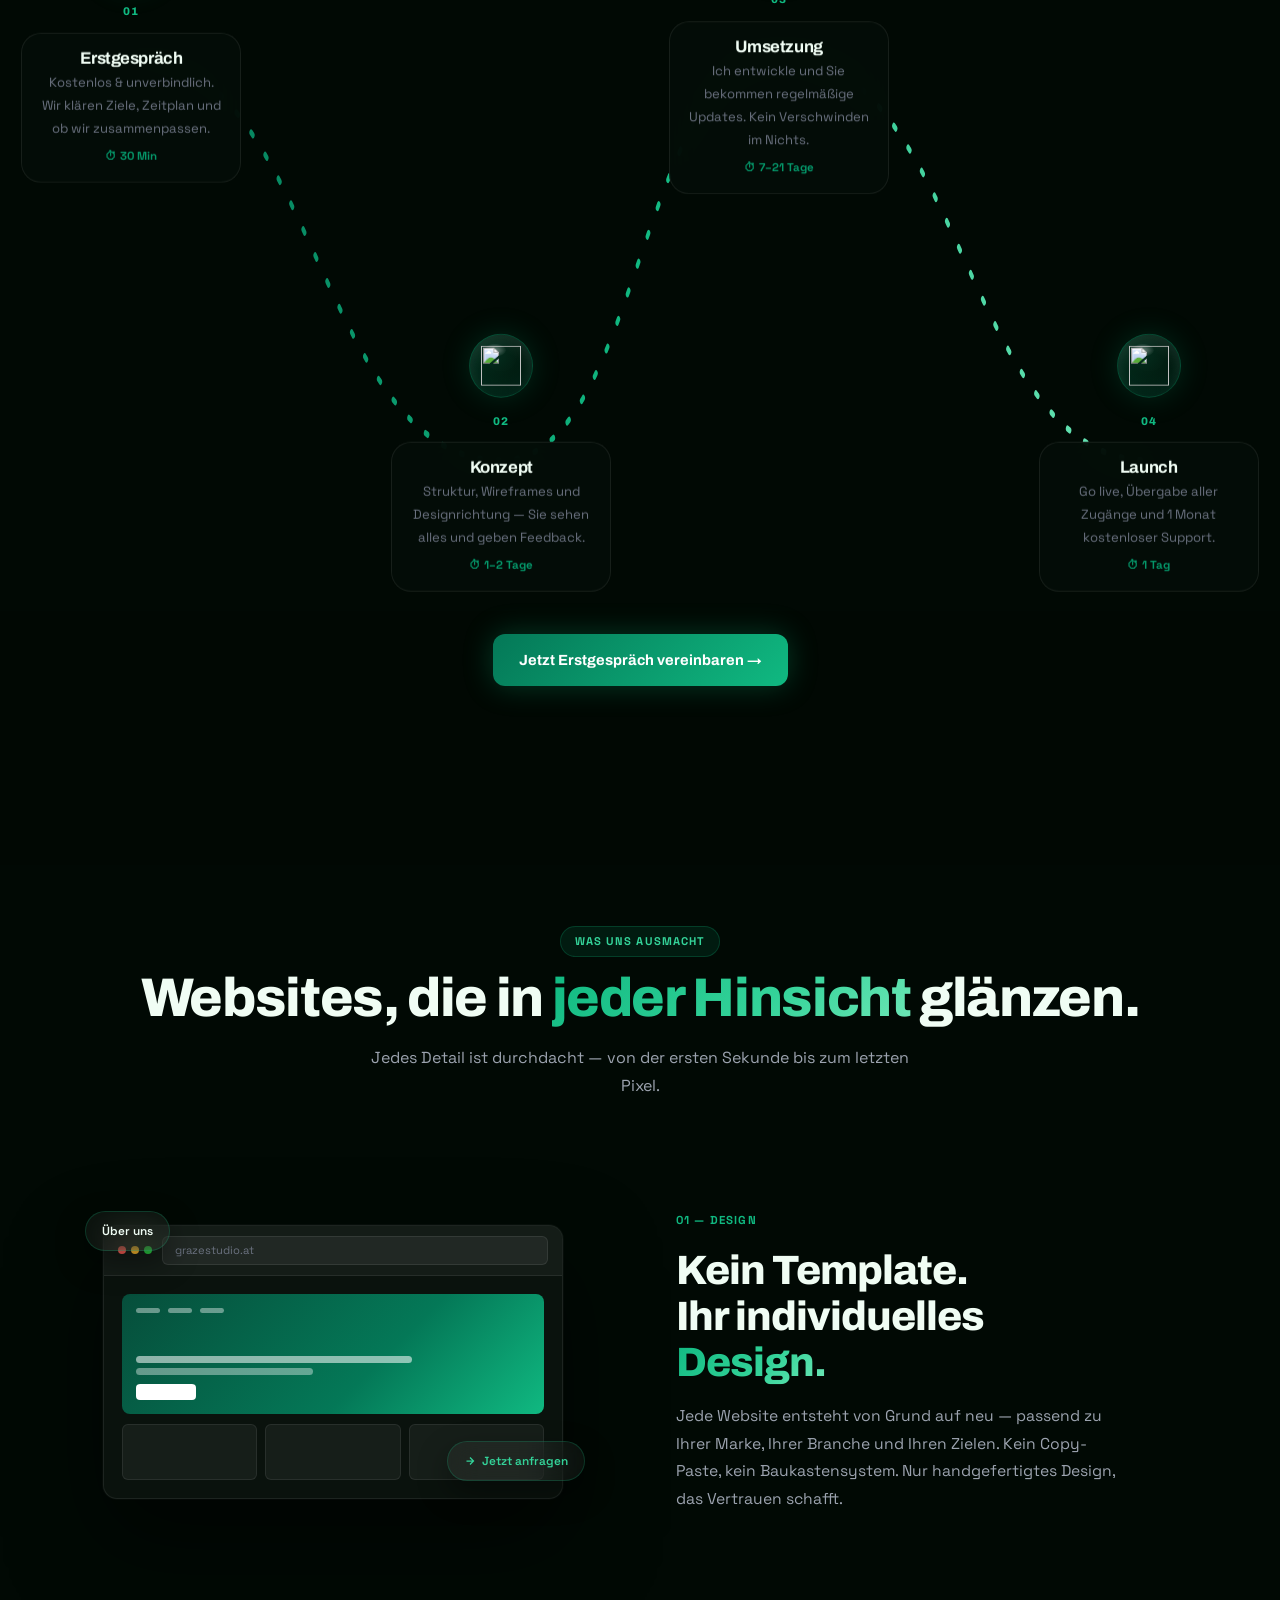
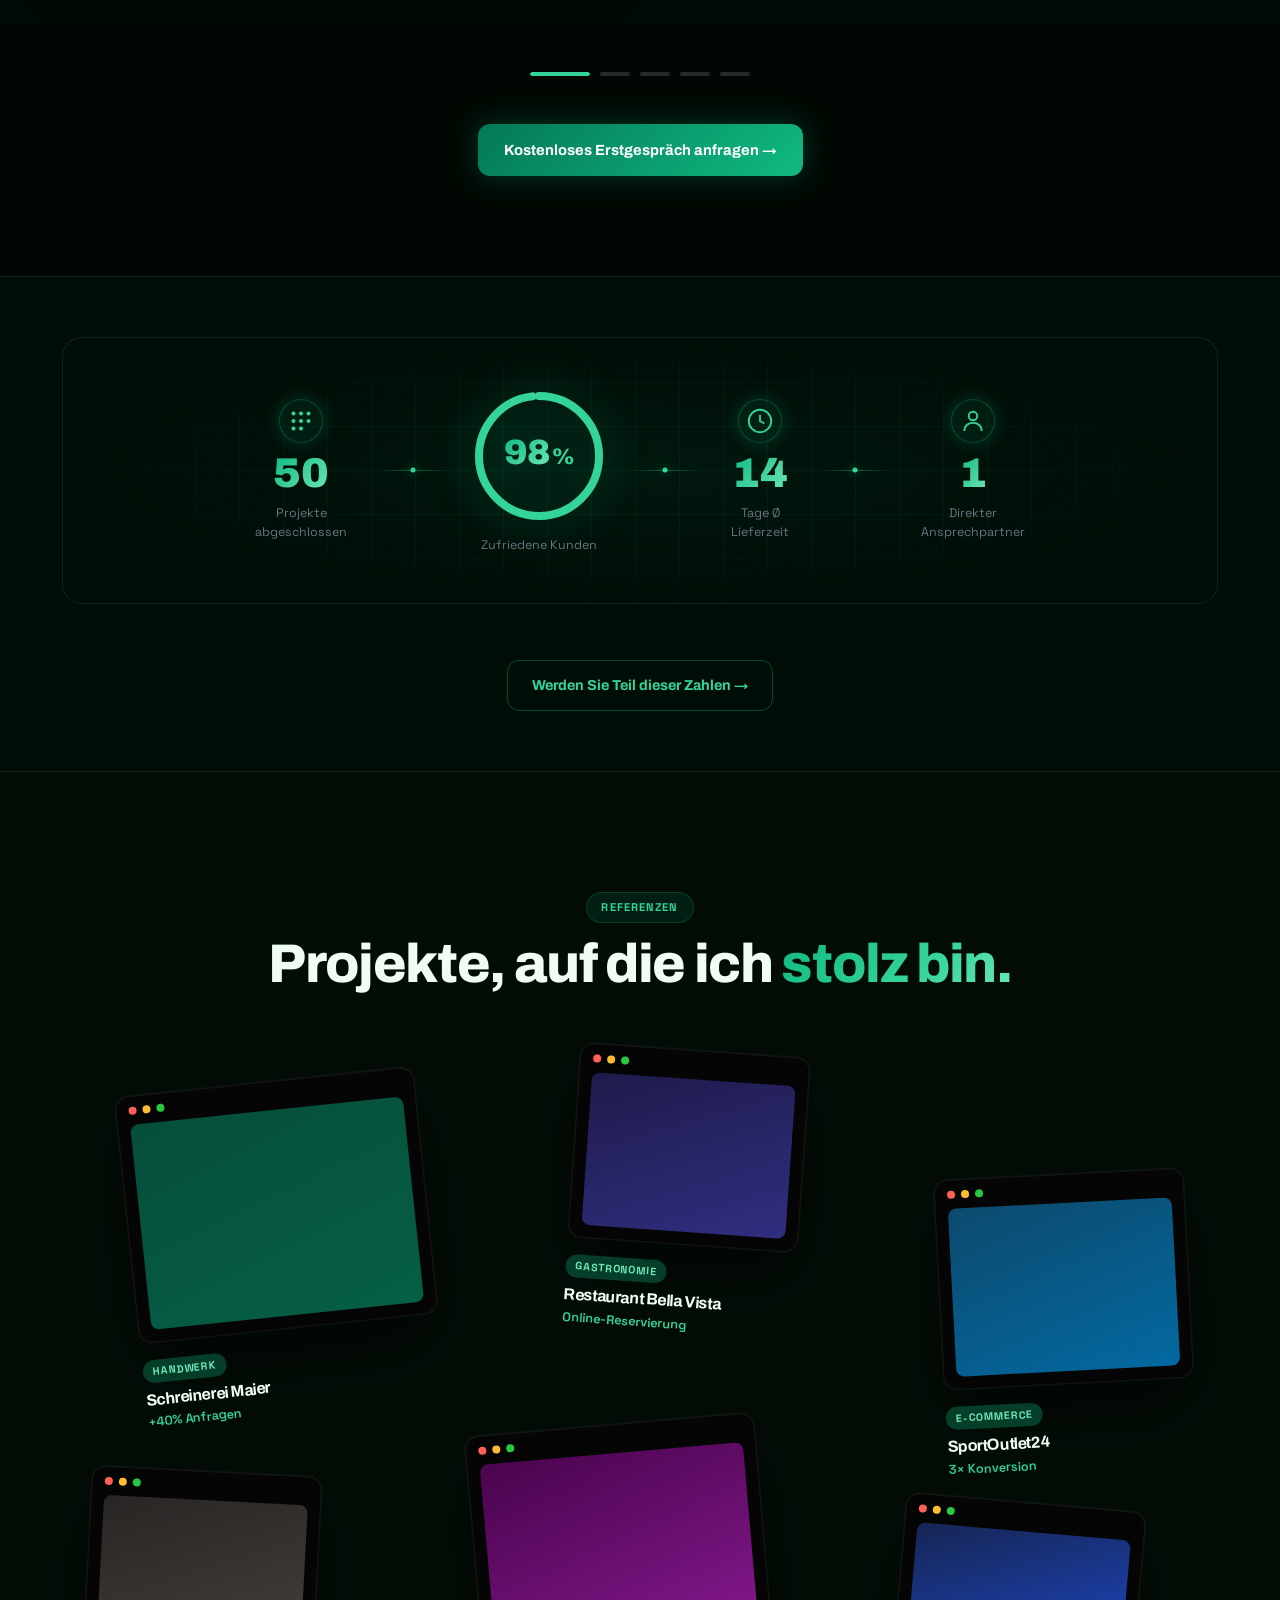
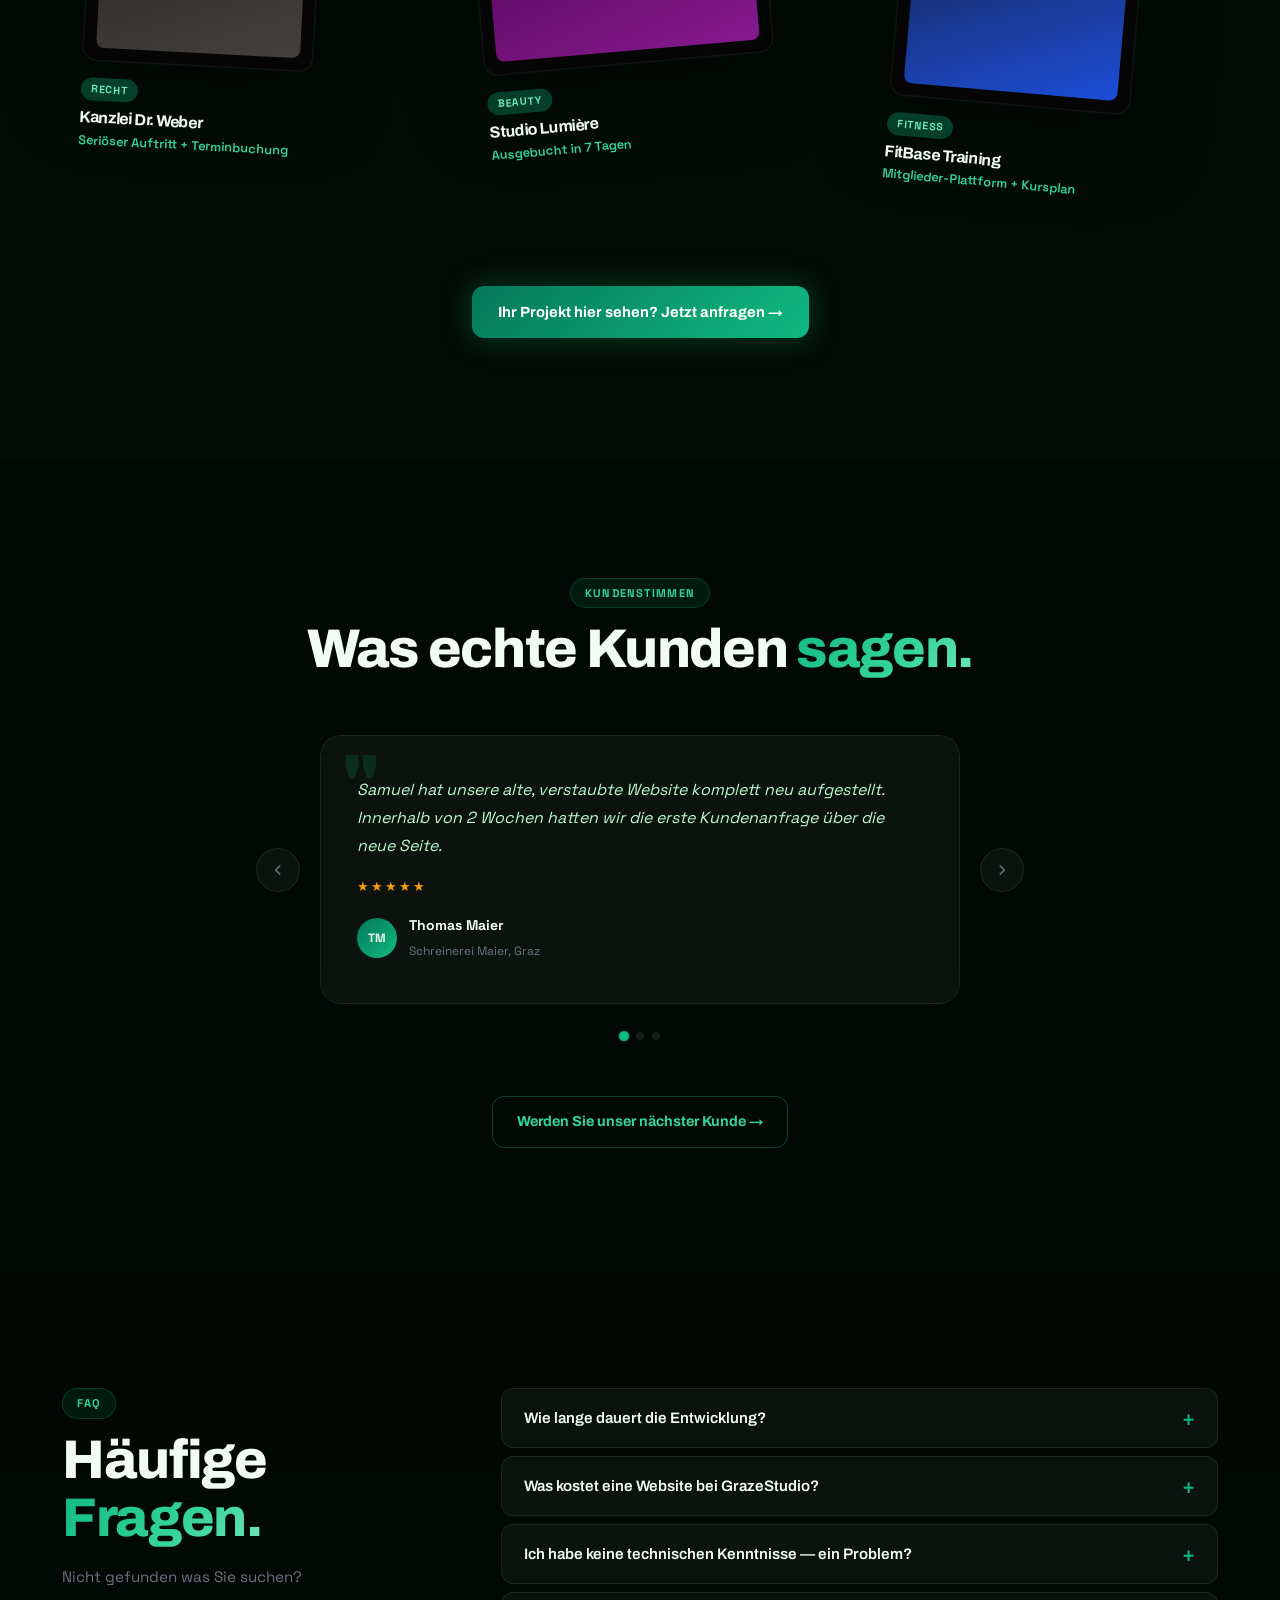
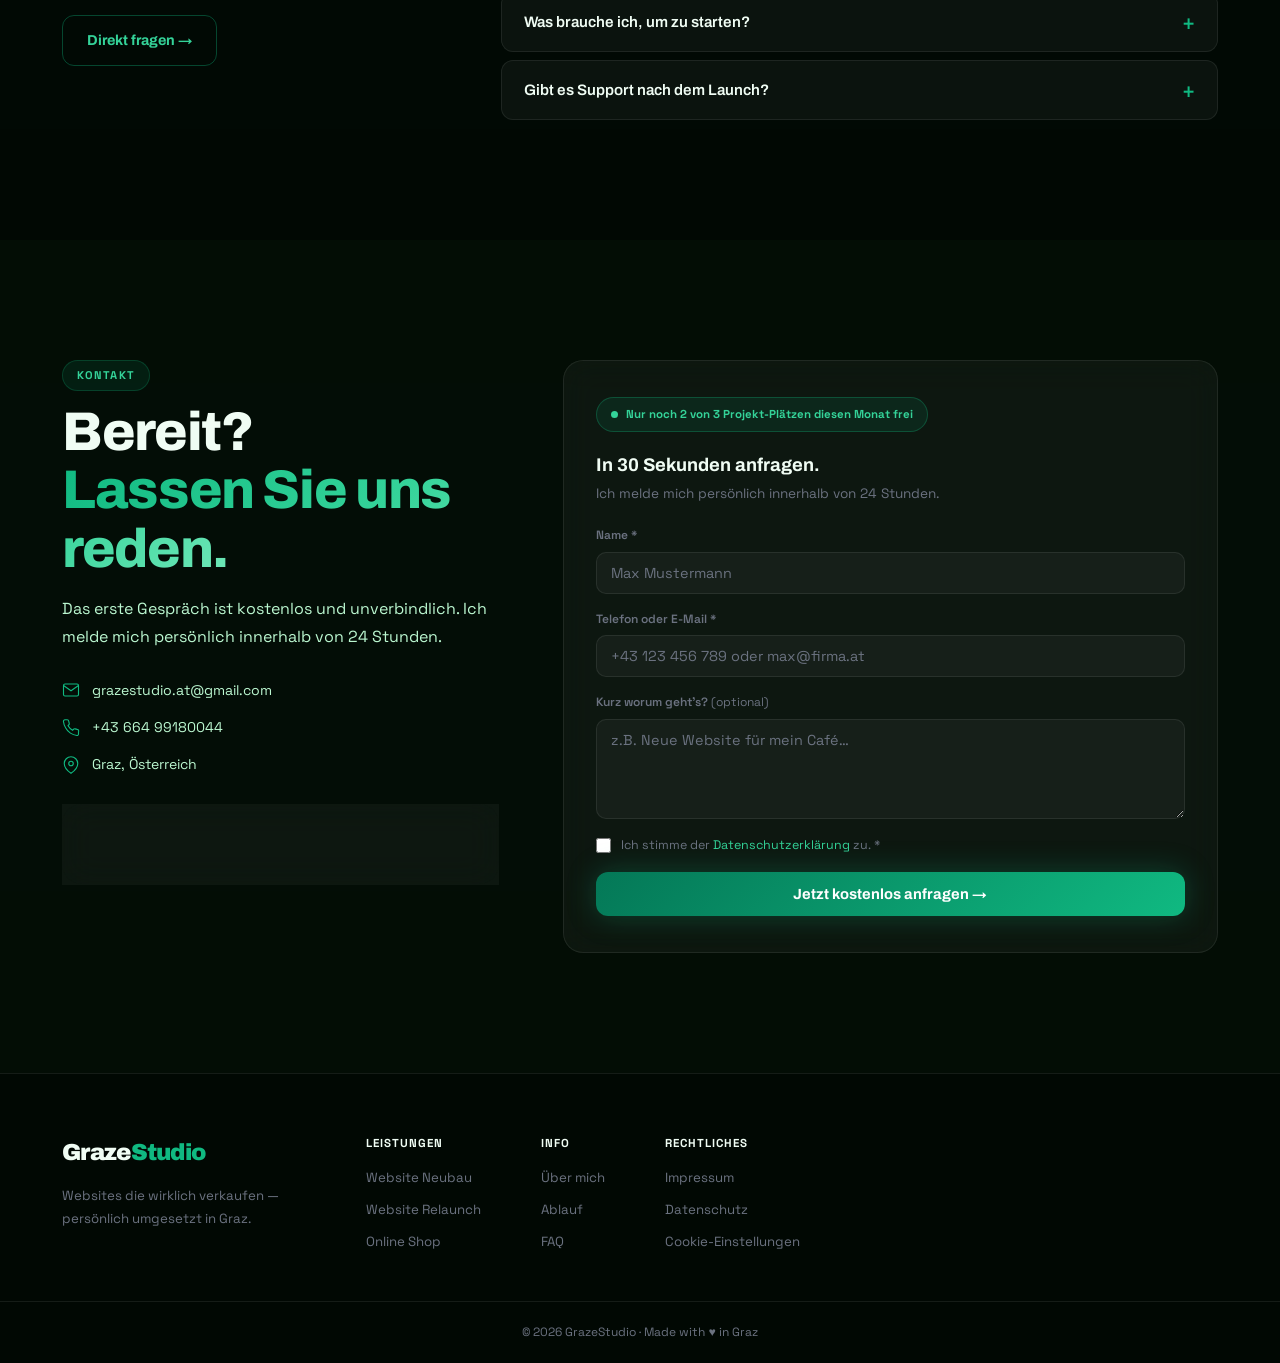
==== commit 5199ace2: "Wire contact form to send enquiries via FormSubmit.co Static site cannot send mail itself, so the fo" ====
--- a/index.html
+++ b/index.html
@@ -8,7 +8,7 @@
   <link rel="preconnect" href="https://fonts.googleapis.com" />
   <link rel="preconnect" href="https://fonts.gstatic.com" crossorigin />
   <link href="https://fonts.googleapis.com/css2?family=Archivo:wght@300;400;500;600;700;800;900&family=Space+Grotesk:wght@300;400;500;600;700&display=swap" rel="stylesheet" />
-  <link rel="stylesheet" href="style.css?v=legal-cookie" />
+  <link rel="stylesheet" href="style.css?v=form-submit" />
 </head>
 <body>
 
@@ -880,11 +880,11 @@
           <div class="contact-details">
             <div class="contact-row">
               <svg width="18" height="18" viewBox="0 0 24 24" fill="none" stroke="var(--em-500)" stroke-width="1.5"><path d="M4 4h16c1.1 0 2 .9 2 2v12c0 1.1-.9 2-2 2H4c-1.1 0-2-.9-2-2V6c0-1.1.9-2 2-2z"/><polyline points="22,6 12,13 2,6"/></svg>
-              <span>grazestudio.at@gmail.com</span>
+              <a href="mailto:grazestudio.at@gmail.com">grazestudio.at@gmail.com</a>
             </div>
             <div class="contact-row">
               <svg width="18" height="18" viewBox="0 0 24 24" fill="none" stroke="var(--em-500)" stroke-width="1.5"><path d="M22 16.92v3a2 2 0 0 1-2.18 2 19.79 19.79 0 0 1-8.63-3.07A19.5 19.5 0 0 1 4.99 12a19.79 19.79 0 0 1-3.07-8.67A2 2 0 0 1 3.92 1h3a2 2 0 0 1 2 1.72 12.84 12.84 0 0 0 .7 2.81 2 2 0 0 1-.45 2.11L8.09 8.91a16 16 0 0 0 6 6l1.27-1.27a2 2 0 0 1 2.11-.45 12.84 12.84 0 0 0 2.81.7A2 2 0 0 1 22 16.92z"/></svg>
-              <span>+43 664 99180044</span>
+              <a href="tel:+4366499180044">+43 664 99180044</a>
             </div>
             <div class="contact-row">
               <svg width="18" height="18" viewBox="0 0 24 24" fill="none" stroke="var(--em-500)" stroke-width="1.5"><path d="M21 10c0 7-9 13-9 13s-9-6-9-13a9 9 0 0 1 18 0z"/><circle cx="12" cy="10" r="3"/></svg>
@@ -918,12 +918,15 @@
               <label>Kurz worum geht's? <span class="label-optional">(optional)</span></label>
               <textarea name="message" rows="3" placeholder="z.B. Neue Website für mein Café…"></textarea>
             </div>
+            <!-- Honeypot gegen Spam-Bots: für echte Nutzer unsichtbar -->
+            <input type="text" name="_honey" tabindex="-1" autocomplete="off" aria-hidden="true" style="position:absolute;left:-9999px;opacity:0;height:0;width:0;" />
             <div class="form-check">
               <input type="checkbox" id="dsgvo" required />
               <label for="dsgvo">Ich stimme der <a href="datenschutz.html" class="link">Datenschutzerklärung</a> zu. *</label>
             </div>
             <button type="submit" class="btn-primary w-full" id="submitBtn">Jetzt kostenlos anfragen →</button>
             <div class="form-success" id="formSuccess">✓ Danke! Ich melde mich persönlich innerhalb von 24 Stunden.</div>
+            <div class="form-error" id="formError">Ups — das Senden hat nicht geklappt. Bitte schreib mir direkt an <a href="mailto:grazestudio.at@gmail.com" class="link">grazestudio.at@gmail.com</a>.</div>
           </form>
         </div>
       </div>
@@ -963,6 +966,6 @@
     </div>
   </footer>
 
-  <script src="main.js?v=legal-cookie"></script>
+  <script src="main.js?v=form-submit"></script>
 </body>
 </html>
--- a/style.css
+++ b/style.css
@@ -773,6 +773,8 @@
 .contact-lead { font-size:1rem !important; color:var(--text-2) !important; margin-bottom:28px; }
 .contact-details { display:flex; flex-direction:column; gap:14px; margin-bottom:28px; }
 .contact-row { display:flex; align-items:center; gap:12px; font-size:.88rem; color:var(--text-2); }
+.contact-row a { color:var(--text-2); text-decoration:none; transition:color var(--t); }
+.contact-row a:hover { color:var(--em-400); }
 
 .guarantee {
   display:flex; align-items:flex-start; gap:14px;
@@ -818,6 +820,8 @@
 .form-check label { font-size:.78rem; color:var(--text-3); cursor:pointer; }
 .link { color:var(--em-400); text-decoration:none; }
 .form-success { display:none; background:rgba(16,185,129,.1); border:1px solid rgba(16,185,129,.28); color:var(--em-400); border-radius:10px; padding:14px; font-size:.88rem; font-weight:600; text-align:center; }
+.form-error { display:none; background:rgba(239,68,68,.1); border:1px solid rgba(239,68,68,.35); color:#fca5a5; border-radius:10px; padding:14px; font-size:.85rem; text-align:center; }
+.form-error a { color:#fca5a5; font-weight:700; }
 
 /* ════════════════════════════════
    FOOTER
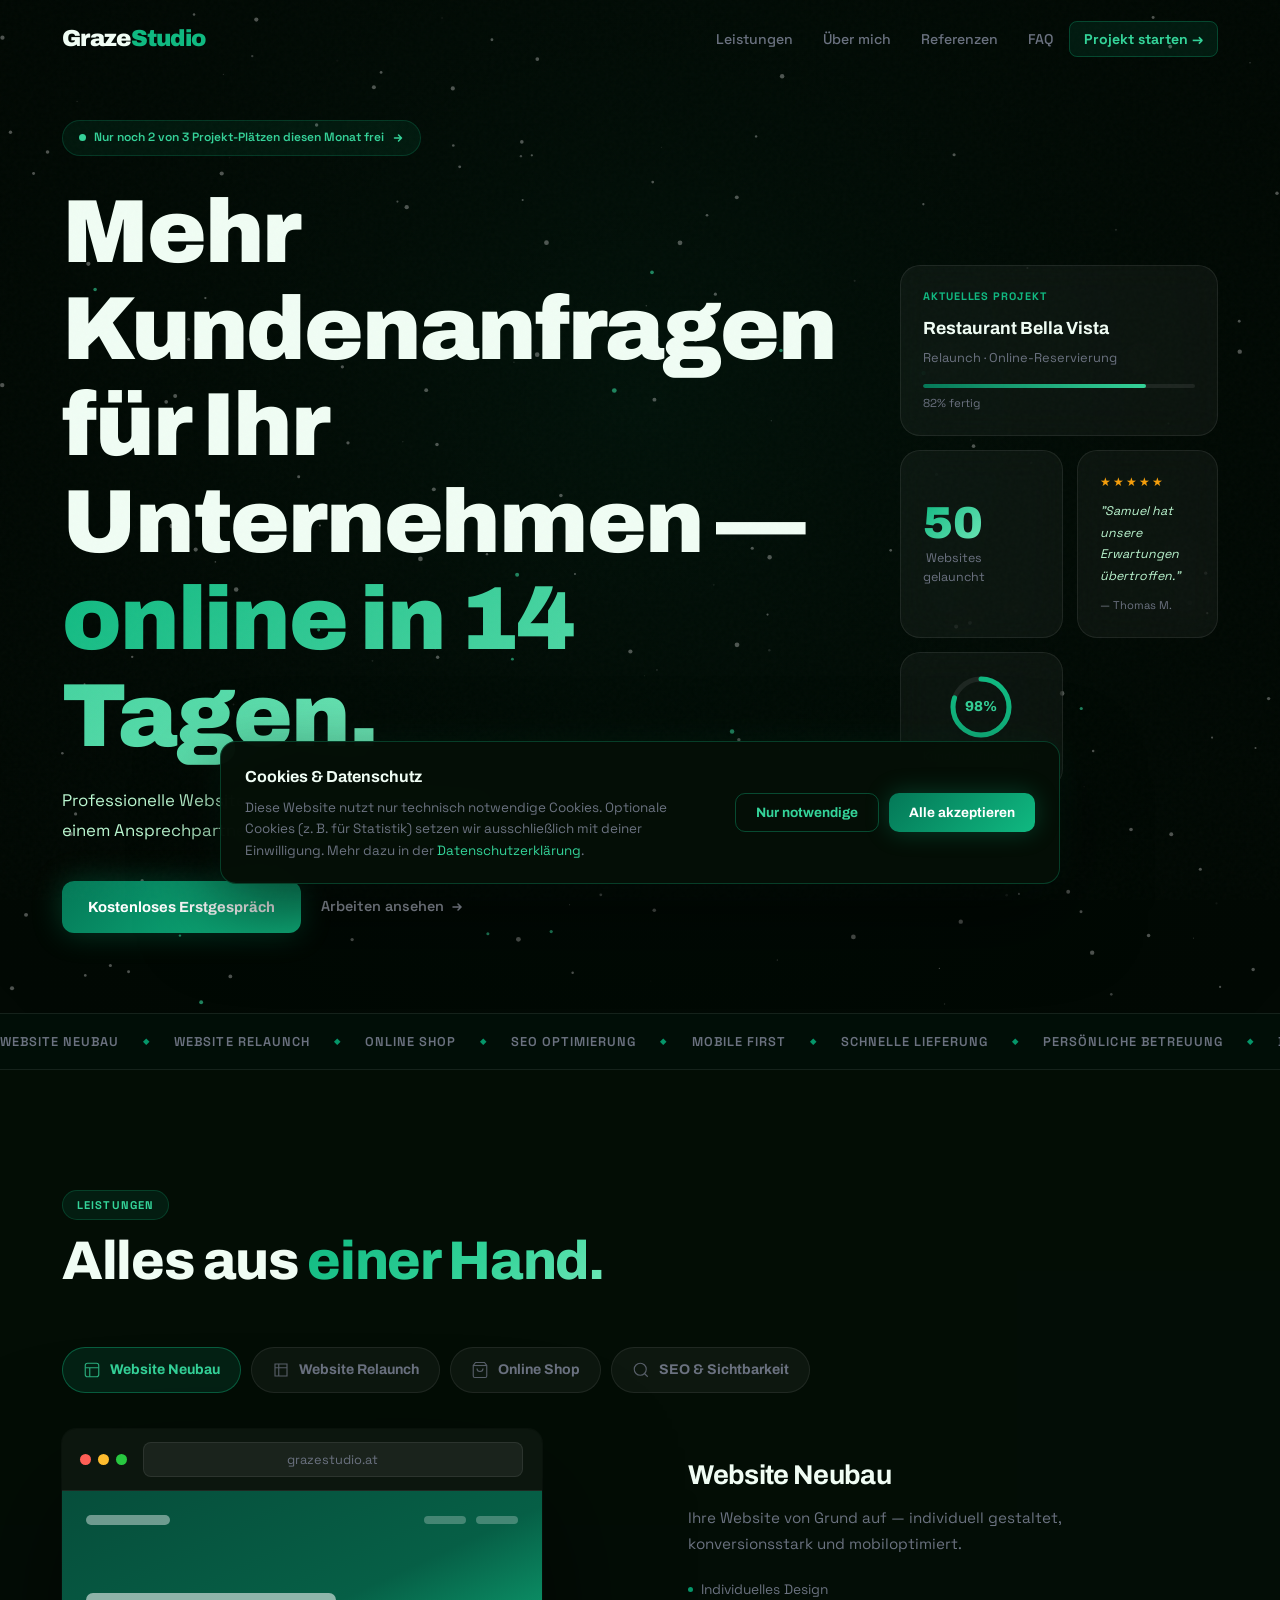
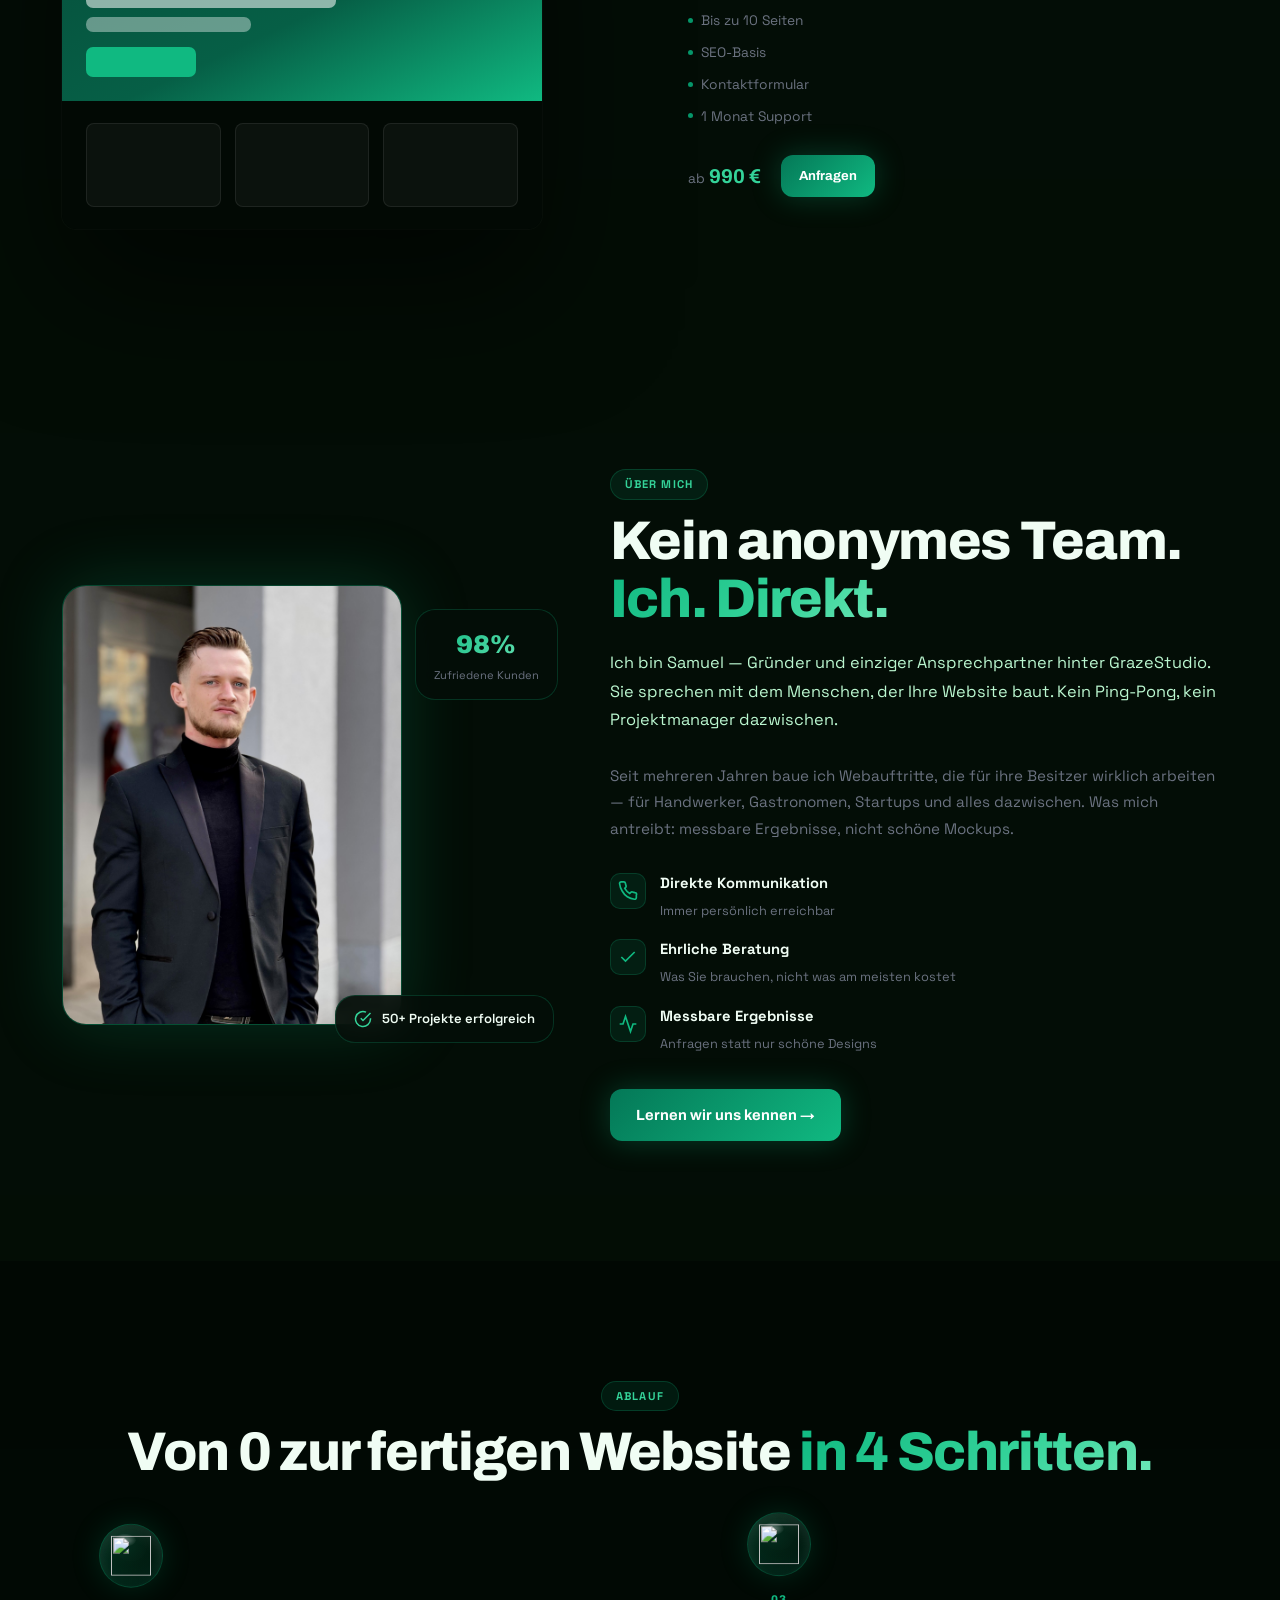
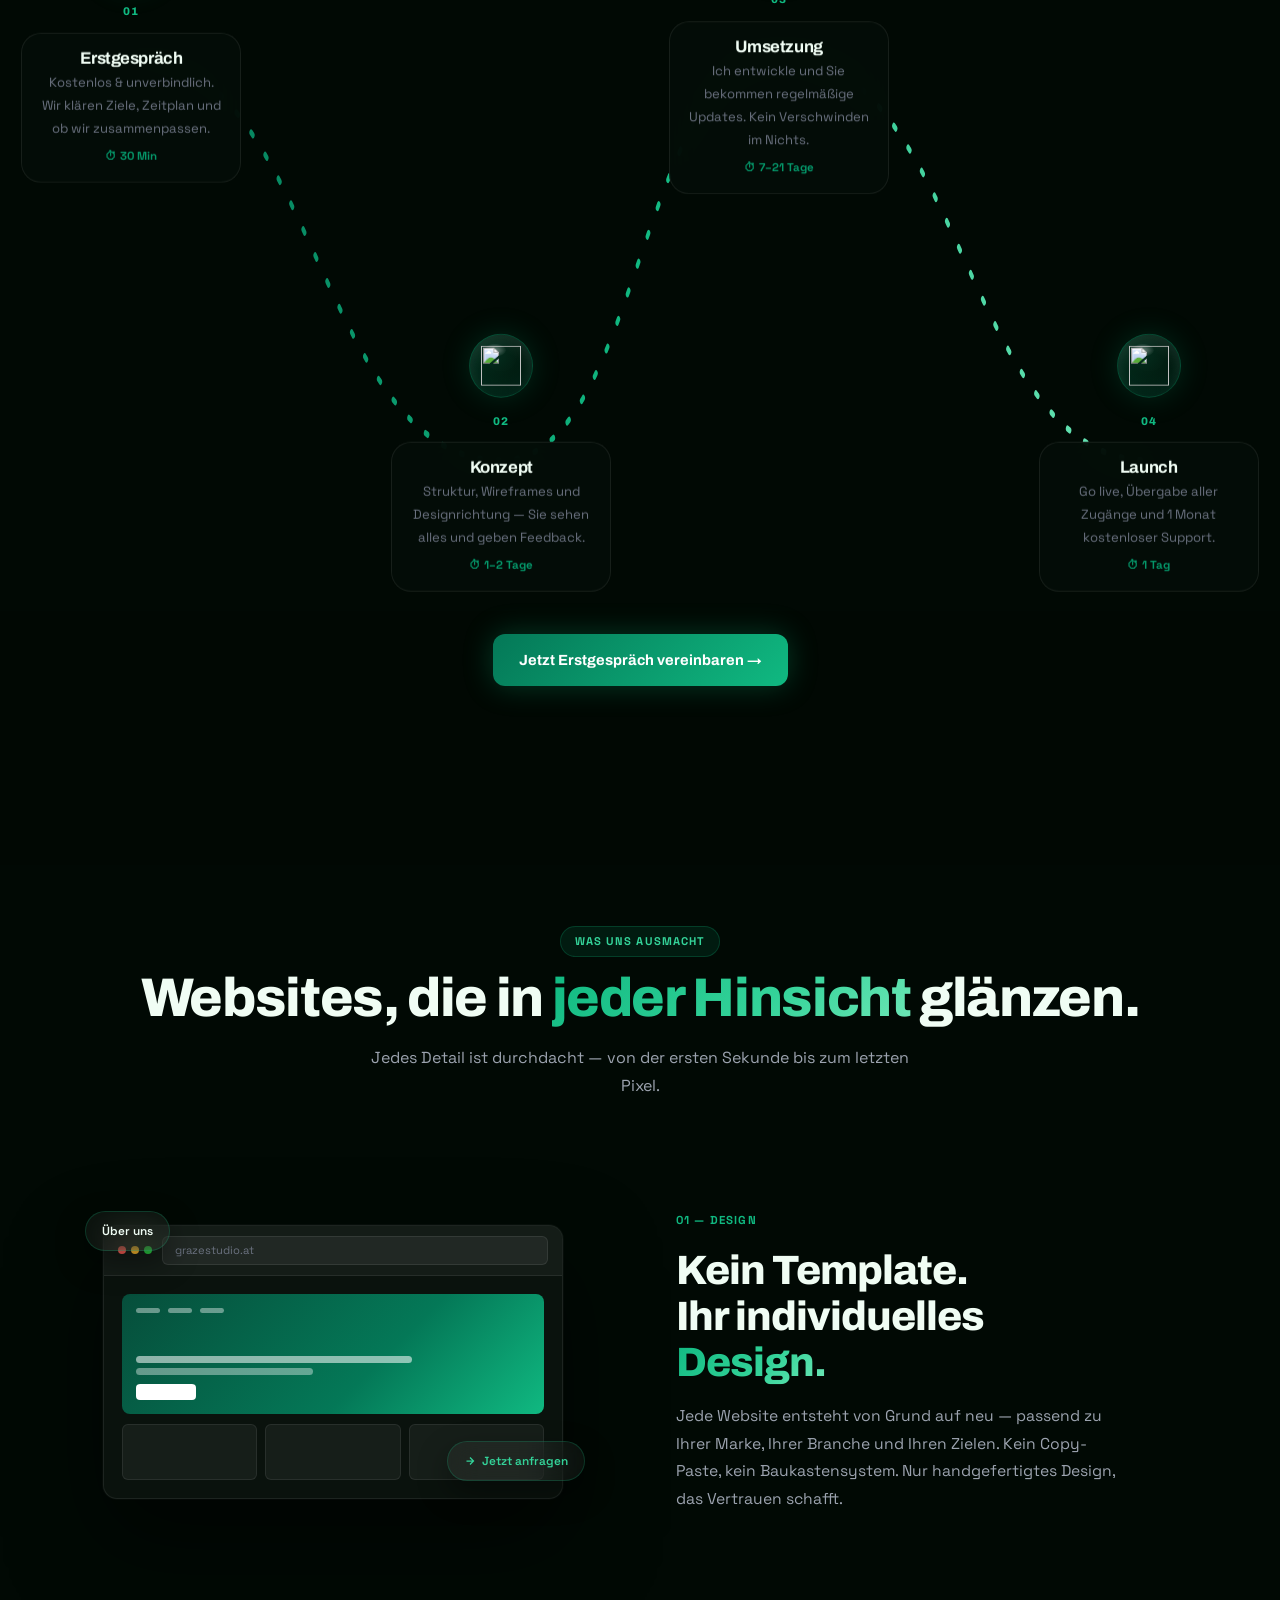
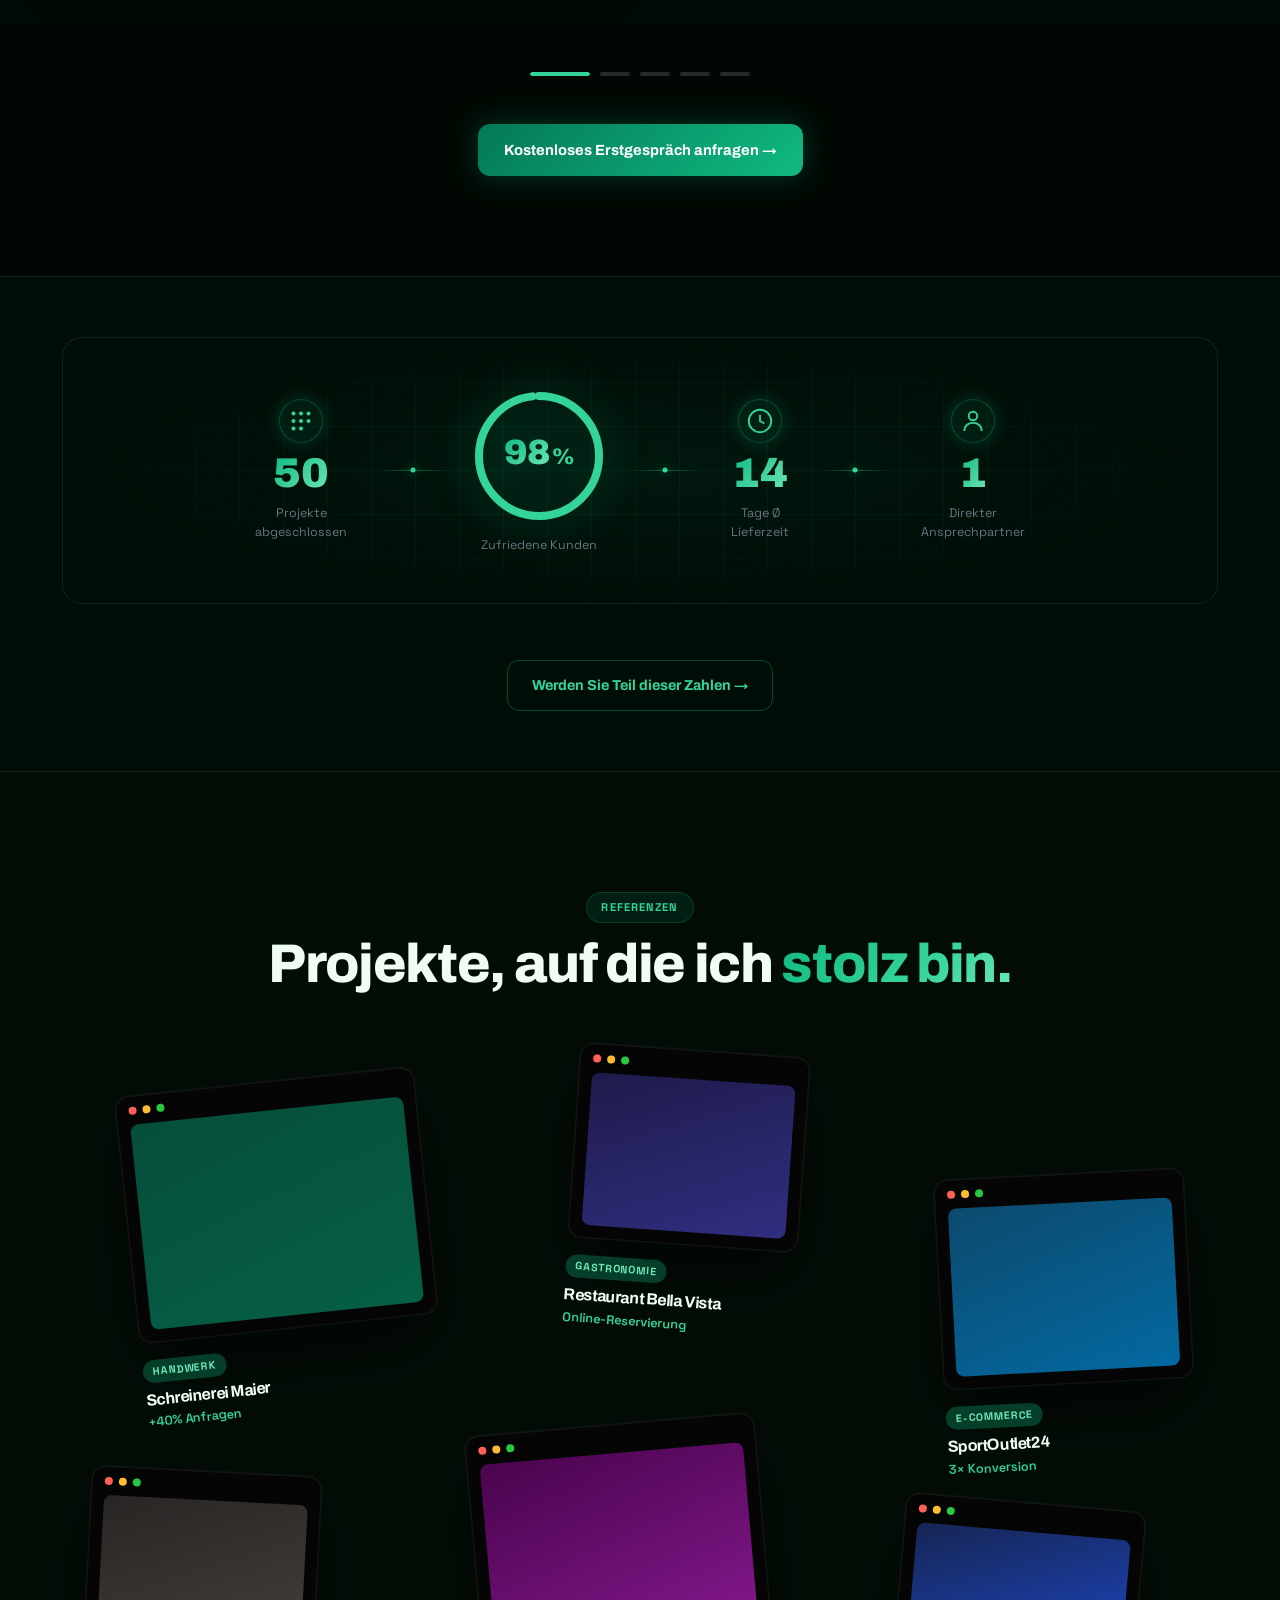
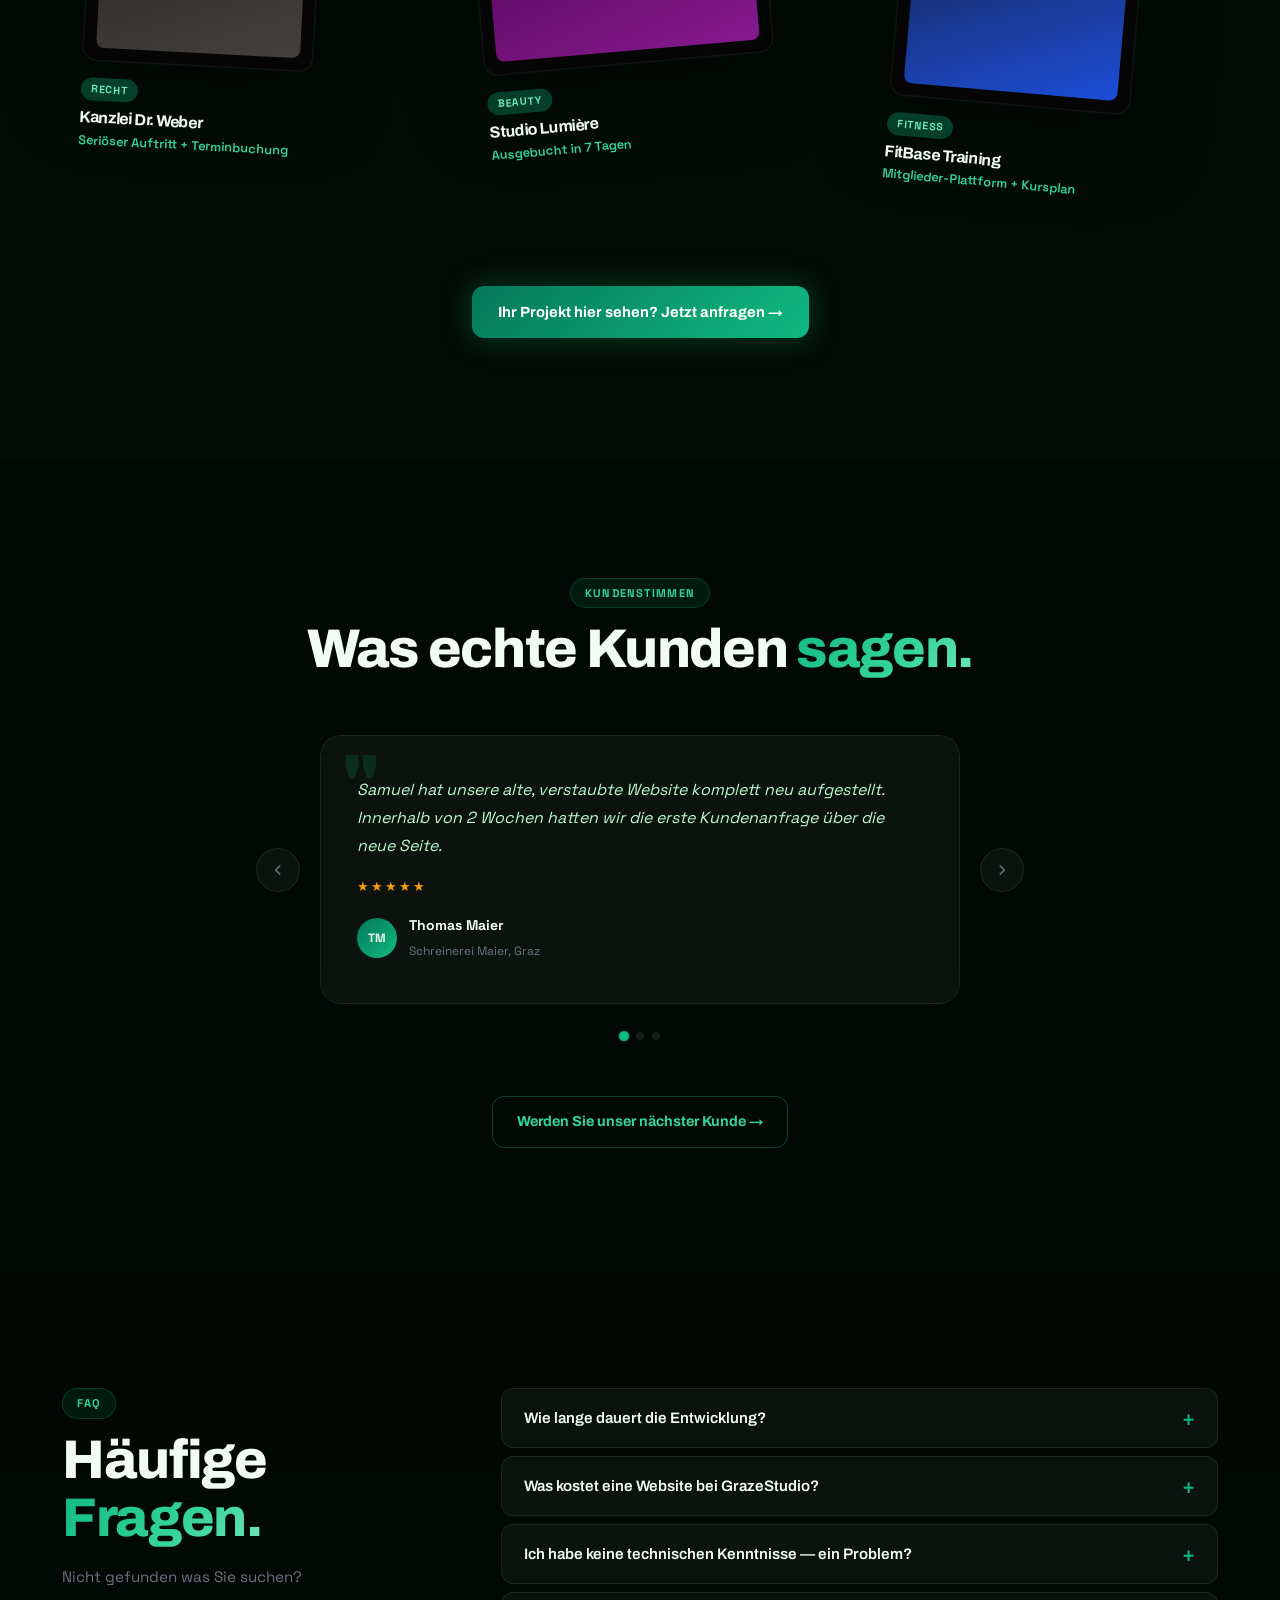
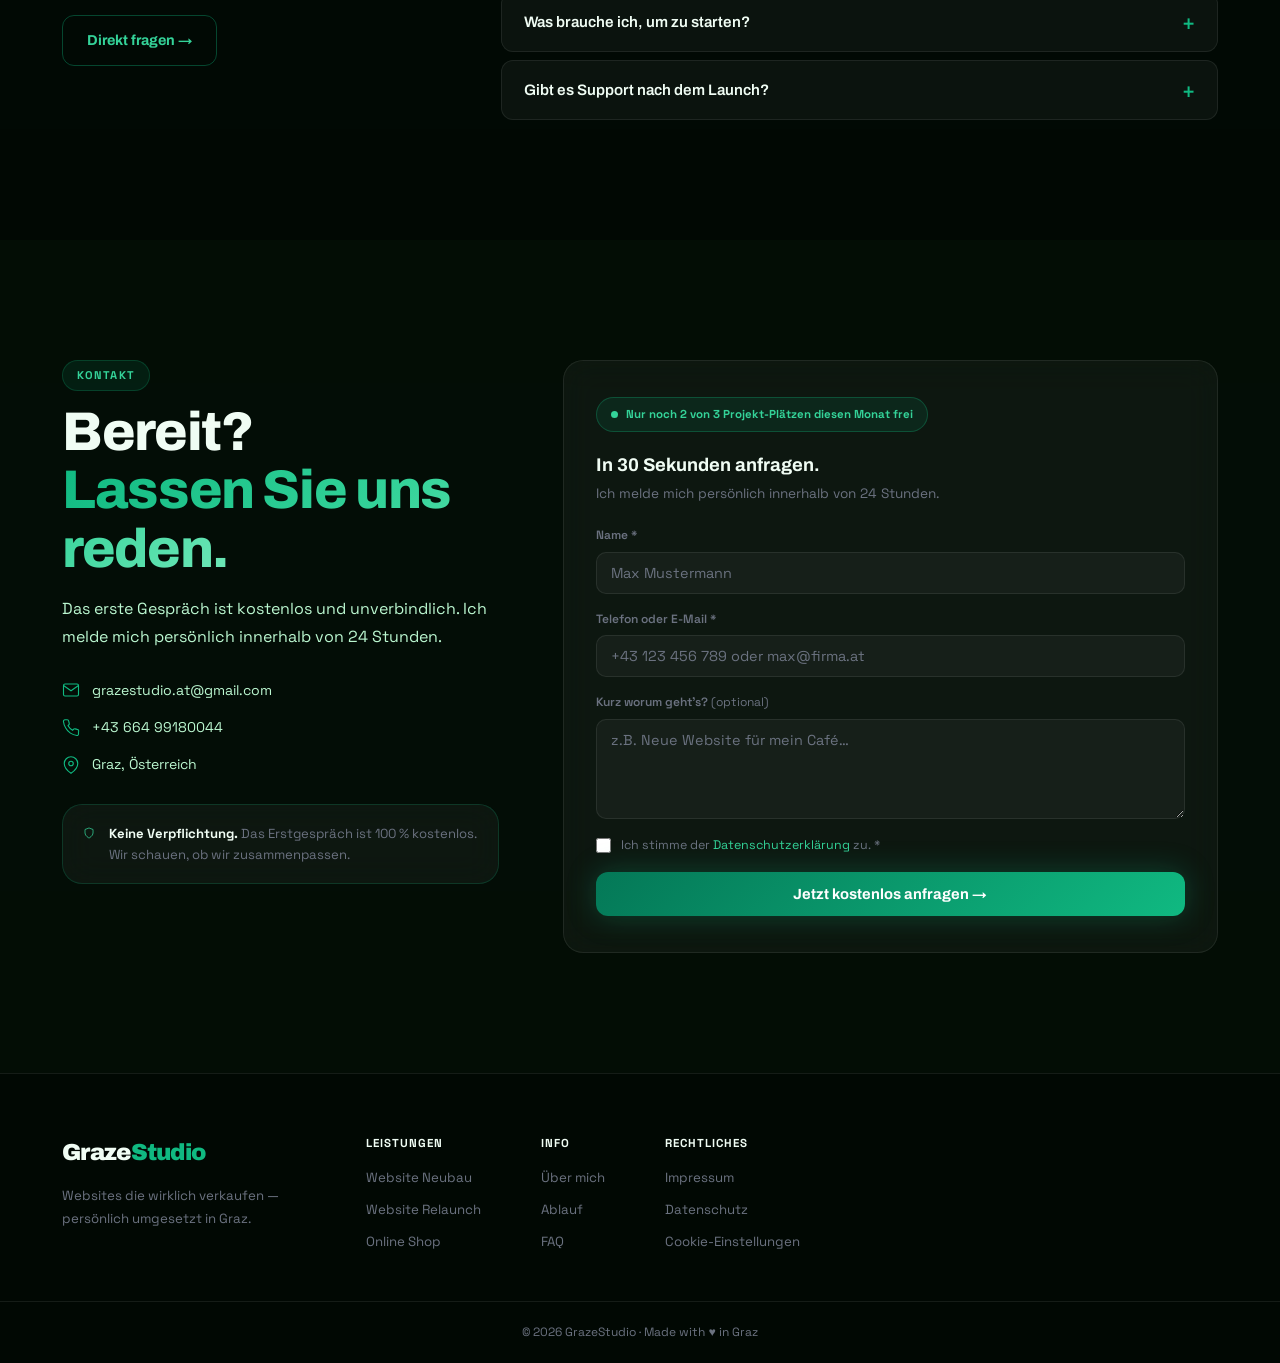
==== commit 8689fc64: "Use FormSubmit's literal-email endpoint format Dropped encodeURIComponent on the target address so t" ====
--- a/index.html
+++ b/index.html
@@ -966,6 +966,6 @@
     </div>
   </footer>
 
-  <script src="main.js?v=form-submit"></script>
+  <script src="main.js?v=form-submit2"></script>
 </body>
 </html>
